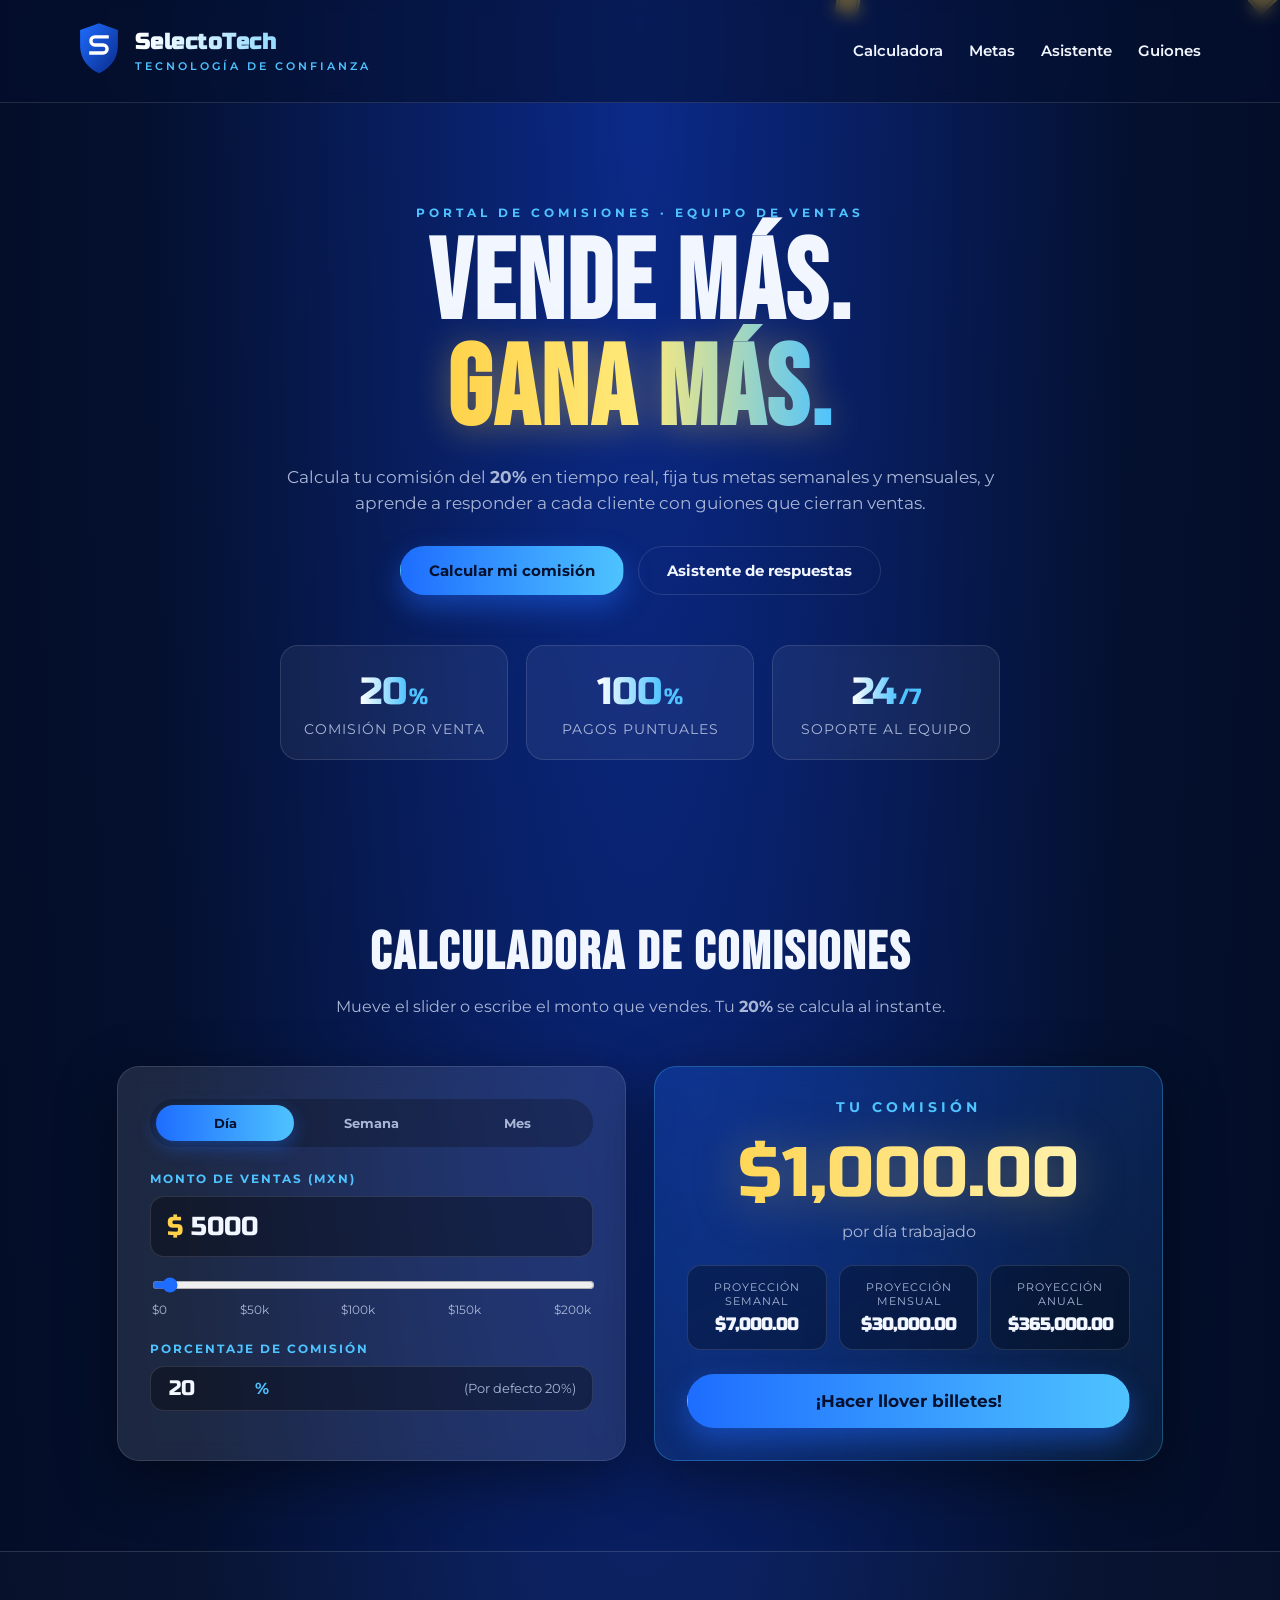
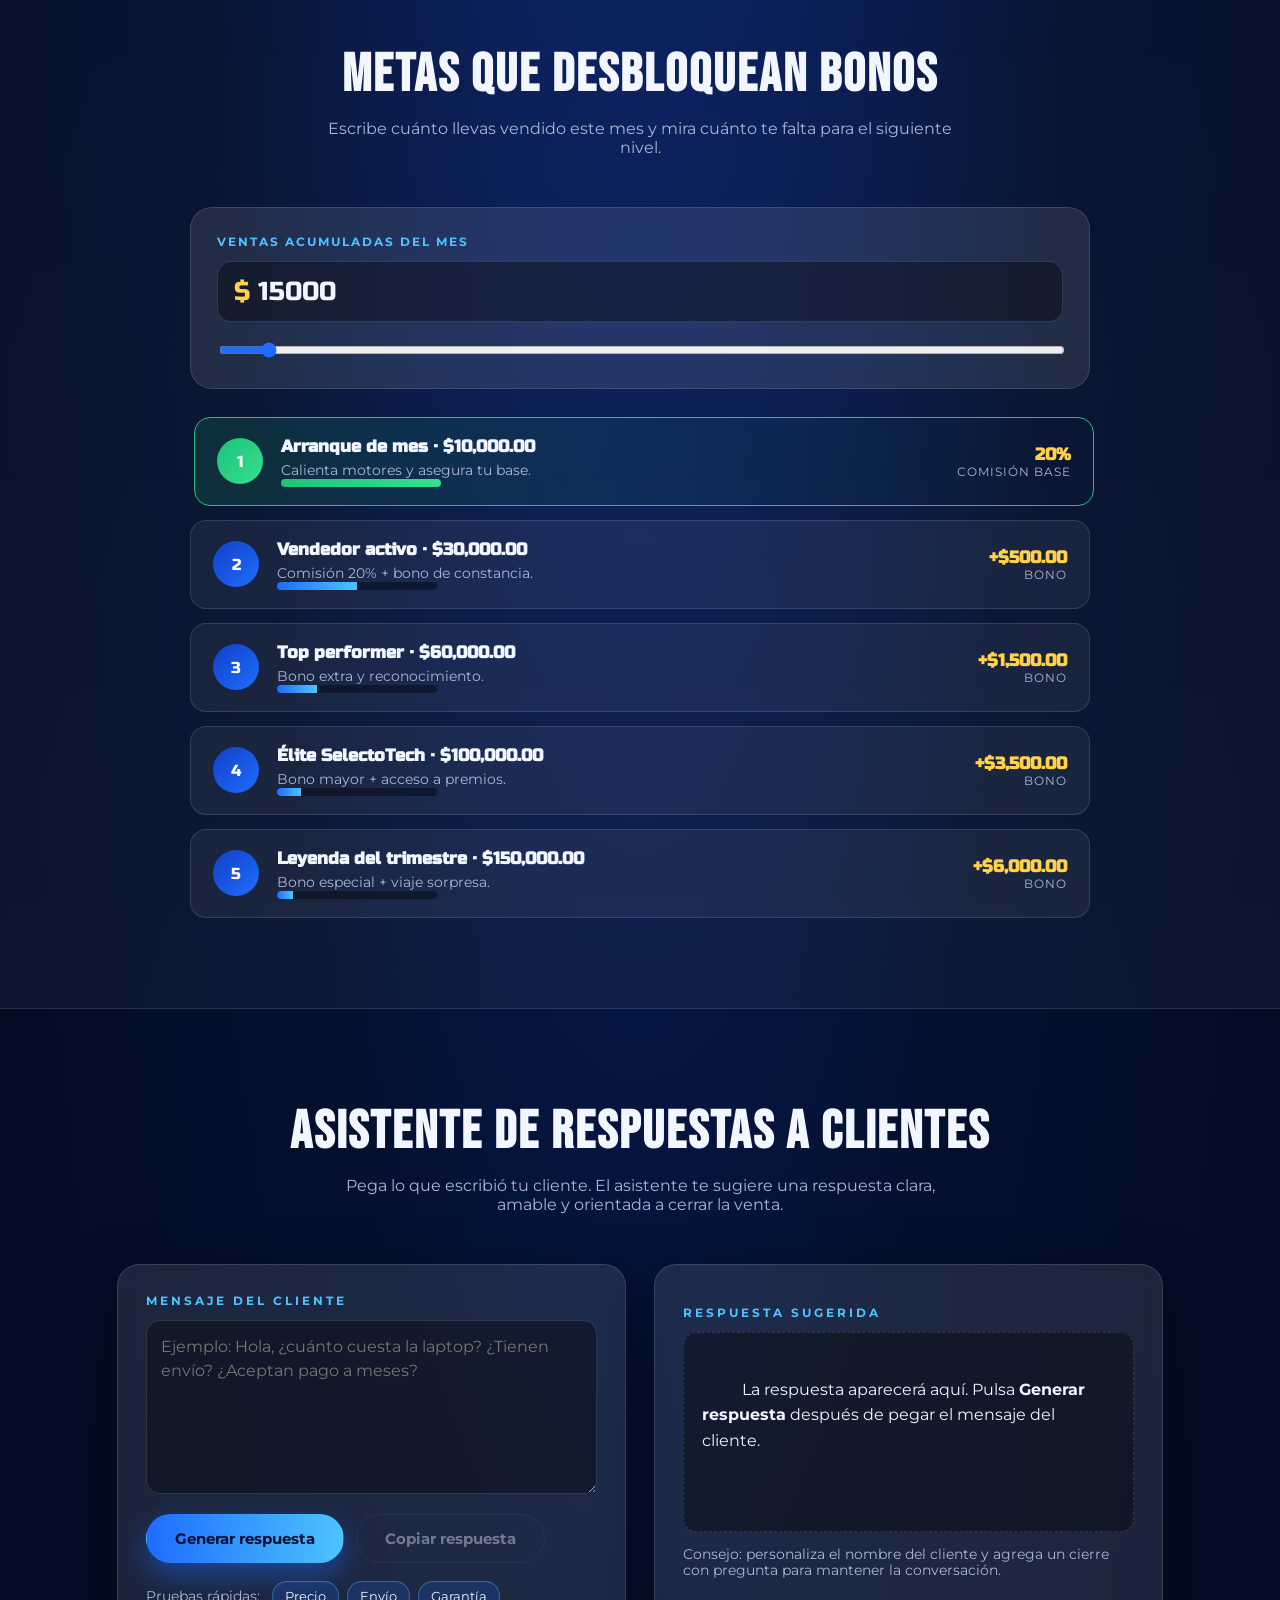
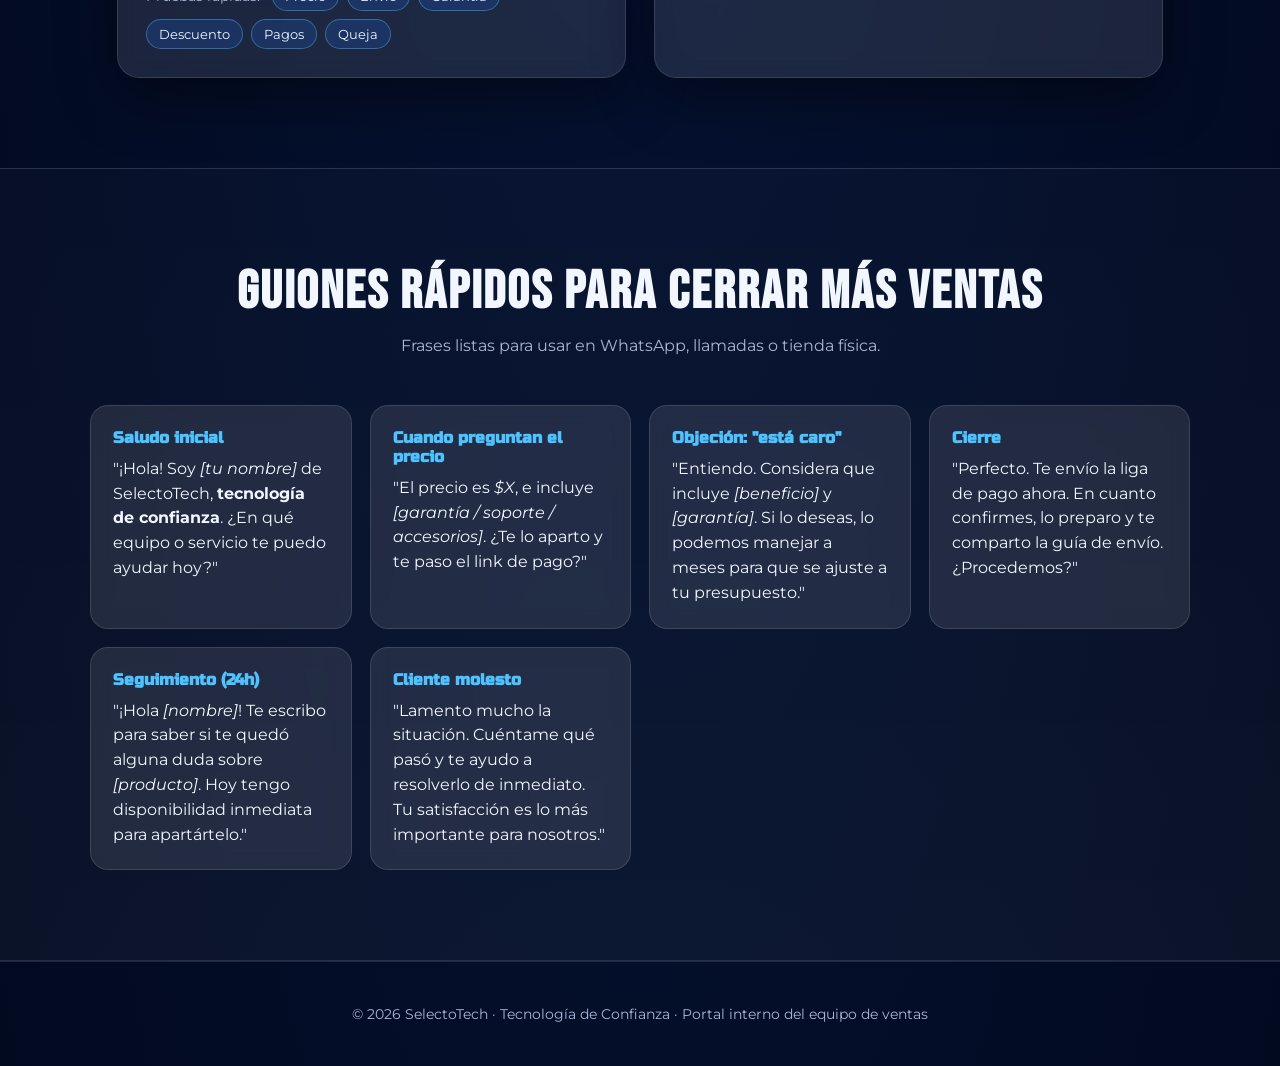
==== index.html @ 4cace069 "Add SelectoTech commissions landing page Interactive landing for the sales team with: - Real-time 20" ====
<!DOCTYPE html>
<html lang="es">
<head>
  <meta charset="UTF-8" />
  <meta name="viewport" content="width=device-width, initial-scale=1.0" />
  <title>SelectoTech | Portal de Comisiones</title>
  <meta name="description" content="Portal interactivo para el equipo de ventas de SelectoTech. Calcula tu comisión y aprende a responder a tus clientes." />
  <link rel="preconnect" href="https://fonts.googleapis.com" />
  <link rel="preconnect" href="https://fonts.gstatic.com" crossorigin />
  <link href="https://fonts.googleapis.com/css2?family=Bebas+Neue&family=Montserrat:wght@400;600;800&family=Russo+One&display=swap" rel="stylesheet" />
  <link rel="stylesheet" href="styles.css" />
</head>
<body>
  <!-- Lluvia de billetes -->
  <canvas id="moneyCanvas" aria-hidden="true"></canvas>

  <!-- Header -->
  <header class="site-header">
    <div class="brand">
      <div class="brand-shield" aria-hidden="true">
        <svg viewBox="0 0 64 80" width="44" height="54">
          <defs>
            <linearGradient id="shieldGrad" x1="0" x2="1" y1="0" y2="1">
              <stop offset="0%" stop-color="#1e6dff" />
              <stop offset="100%" stop-color="#0a2a8a" />
            </linearGradient>
          </defs>
          <path d="M32 2 L60 12 V36 C60 56 46 70 32 76 C18 70 4 56 4 36 V12 Z" fill="url(#shieldGrad)" />
          <path d="M44 22 H26 a6 6 0 0 0 0 12 h12 a6 6 0 0 1 0 12 H20" stroke="#fff" stroke-width="5" fill="none" stroke-linecap="square" />
        </svg>
      </div>
      <div class="brand-text">
        <h1>SelectoTech</h1>
        <span>TECNOLOGÍA DE CONFIANZA</span>
      </div>
    </div>
    <nav>
      <a href="#calculadora">Calculadora</a>
      <a href="#metas">Metas</a>
      <a href="#asistente">Asistente</a>
      <a href="#guion">Guiones</a>
    </nav>
  </header>

  <!-- Hero -->
  <section class="hero">
    <div class="hero-inner">
      <p class="eyebrow">PORTAL DE COMISIONES · EQUIPO DE VENTAS</p>
      <h2 class="hero-title">VENDE MÁS.<br /><span class="gradient-text">GANA MÁS.</span></h2>
      <p class="hero-sub">Calcula tu comisión del <strong>20%</strong> en tiempo real, fija tus metas semanales y mensuales, y aprende a responder a cada cliente con guiones que cierran ventas.</p>
      <div class="hero-cta">
        <a class="btn btn-primary" href="#calculadora">Calcular mi comisión</a>
        <a class="btn btn-ghost" href="#asistente">Asistente de respuestas</a>
      </div>
      <div class="hero-stats">
        <div><span class="stat-num" data-count="20">0</span><span class="stat-suffix">%</span><p>Comisión por venta</p></div>
        <div><span class="stat-num" data-count="100">0</span><span class="stat-suffix">%</span><p>Pagos puntuales</p></div>
        <div><span class="stat-num" data-count="24">0</span><span class="stat-suffix">/7</span><p>Soporte al equipo</p></div>
      </div>
    </div>
  </section>

  <!-- Calculadora -->
  <section id="calculadora" class="section">
    <div class="section-head">
      <h3>Calculadora de comisiones</h3>
      <p>Mueve el slider o escribe el monto que vendes. Tu <strong>20%</strong> se calcula al instante.</p>
    </div>

    <div class="calc-grid">
      <div class="calc-card">
        <div class="calc-tabs" role="tablist">
          <button class="calc-tab active" data-period="dia" role="tab">Día</button>
          <button class="calc-tab" data-period="semana" role="tab">Semana</button>
          <button class="calc-tab" data-period="mes" role="tab">Mes</button>
        </div>

        <label class="calc-label" for="ventaInput">Monto de ventas (MXN)</label>
        <div class="calc-input-row">
          <span class="currency">$</span>
          <input id="ventaInput" type="number" min="0" step="100" value="5000" />
        </div>

        <input id="ventaSlider" type="range" min="0" max="200000" step="500" value="5000" />
        <div class="slider-marks">
          <span>$0</span><span>$50k</span><span>$100k</span><span>$150k</span><span>$200k</span>
        </div>

        <label class="calc-label" for="rateInput">Porcentaje de comisión</label>
        <div class="rate-row">
          <input id="rateInput" type="number" min="1" max="100" step="1" value="20" />
          <span>%</span>
          <small>(Por defecto 20%)</small>
        </div>
      </div>

      <div class="result-card">
        <p class="result-label">TU COMISIÓN</p>
        <div class="result-amount" id="resultAmount">$1,000.00</div>
        <p class="result-period" id="resultPeriodLabel">por día trabajado</p>

        <div class="projection">
          <div>
            <p>Proyección semanal</p>
            <strong id="projWeek">$7,000.00</strong>
          </div>
          <div>
            <p>Proyección mensual</p>
            <strong id="projMonth">$30,000.00</strong>
          </div>
          <div>
            <p>Proyección anual</p>
            <strong id="projYear">$365,000.00</strong>
          </div>
        </div>

        <button id="celebrateBtn" class="btn btn-primary btn-lg">¡Hacer llover billetes!</button>
      </div>
    </div>
  </section>

  <!-- Metas -->
  <section id="metas" class="section section-alt">
    <div class="section-head">
      <h3>Metas que desbloquean bonos</h3>
      <p>Escribe cuánto llevas vendido este mes y mira cuánto te falta para el siguiente nivel.</p>
    </div>

    <div class="goals-wrapper">
      <div class="goals-input">
        <label for="ventaMes">Ventas acumuladas del mes</label>
        <div class="calc-input-row">
          <span class="currency">$</span>
          <input id="ventaMes" type="number" min="0" step="500" value="15000" />
        </div>
        <input id="ventaMesSlider" type="range" min="0" max="300000" step="1000" value="15000" />
      </div>

      <div class="goals-list" id="goalsList">
        <!-- Niveles inyectados por JS -->
      </div>
    </div>
  </section>

  <!-- Asistente -->
  <section id="asistente" class="section">
    <div class="section-head">
      <h3>Asistente de respuestas a clientes</h3>
      <p>Pega lo que escribió tu cliente. El asistente te sugiere una respuesta clara, amable y orientada a cerrar la venta.</p>
    </div>

    <div class="assistant">
      <div class="assistant-input">
        <label for="clienteMsg">Mensaje del cliente</label>
        <textarea id="clienteMsg" rows="6" placeholder="Ejemplo: Hola, ¿cuánto cuesta la laptop? ¿Tienen envío? ¿Aceptan pago a meses?"></textarea>
        <div class="assistant-actions">
          <button id="responderBtn" class="btn btn-primary">Generar respuesta</button>
          <button id="copiarBtn" class="btn btn-ghost" disabled>Copiar respuesta</button>
        </div>
        <div class="quick-tags">
          <span>Pruebas rápidas:</span>
          <button class="chip" data-sample="Hola, ¿cuánto cuesta la laptop?">Precio</button>
          <button class="chip" data-sample="¿Tienen envío a Monterrey?">Envío</button>
          <button class="chip" data-sample="¿Manejan garantía?">Garantía</button>
          <button class="chip" data-sample="Lo veo muy caro, ¿me dan descuento?">Descuento</button>
          <button class="chip" data-sample="¿Aceptan meses sin intereses?">Pagos</button>
          <button class="chip" data-sample="Tengo una queja, mi pedido no llegó.">Queja</button>
        </div>
      </div>

      <div class="assistant-output">
        <p class="output-label">RESPUESTA SUGERIDA</p>
        <div id="respuestaBox" class="respuesta-box">
          La respuesta aparecerá aquí. Pulsa <strong>Generar respuesta</strong> después de pegar el mensaje del cliente.
        </div>
        <p class="output-tip">Consejo: personaliza el nombre del cliente y agrega un cierre con pregunta para mantener la conversación.</p>
      </div>
    </div>
  </section>

  <!-- Guiones -->
  <section id="guion" class="section section-alt">
    <div class="section-head">
      <h3>Guiones rápidos para cerrar más ventas</h3>
      <p>Frases listas para usar en WhatsApp, llamadas o tienda física.</p>
    </div>

    <div class="scripts-grid">
      <article class="script-card">
        <h4>Saludo inicial</h4>
        <p>"¡Hola! Soy <em>[tu nombre]</em> de SelectoTech, <strong>tecnología de confianza</strong>. ¿En qué equipo o servicio te puedo ayudar hoy?"</p>
      </article>
      <article class="script-card">
        <h4>Cuando preguntan el precio</h4>
        <p>"El precio es <em>$X</em>, e incluye <em>[garantía / soporte / accesorios]</em>. ¿Te lo aparto y te paso el link de pago?"</p>
      </article>
      <article class="script-card">
        <h4>Objeción: "está caro"</h4>
        <p>"Entiendo. Considera que incluye <em>[beneficio]</em> y <em>[garantía]</em>. Si lo deseas, lo podemos manejar a meses para que se ajuste a tu presupuesto."</p>
      </article>
      <article class="script-card">
        <h4>Cierre</h4>
        <p>"Perfecto. Te envío la liga de pago ahora. En cuanto confirmes, lo preparo y te comparto la guía de envío. ¿Procedemos?"</p>
      </article>
      <article class="script-card">
        <h4>Seguimiento (24h)</h4>
        <p>"¡Hola <em>[nombre]</em>! Te escribo para saber si te quedó alguna duda sobre <em>[producto]</em>. Hoy tengo disponibilidad inmediata para apartártelo."</p>
      </article>
      <article class="script-card">
        <h4>Cliente molesto</h4>
        <p>"Lamento mucho la situación. Cuéntame qué pasó y te ayudo a resolverlo de inmediato. Tu satisfacción es lo más importante para nosotros."</p>
      </article>
    </div>
  </section>

  <footer class="site-footer">
    <p>© <span id="year"></span> SelectoTech · Tecnología de Confianza · Portal interno del equipo de ventas</p>
  </footer>

  <script src="script.js"></script>
</body>
</html>
---- styles.css ----
:root {
  --blue-900: #061a4a;
  --blue-800: #0a2a8a;
  --blue-700: #1240c7;
  --blue-500: #1e6dff;
  --blue-300: #4ec3ff;
  --blue-100: #d6ecff;
  --gold: #ffd24a;
  --green: #1ec27a;
  --bg: #04102e;
  --bg-soft: #07194a;
  --text: #f1f6ff;
  --muted: #a9b6d6;
  --card: rgba(255, 255, 255, 0.06);
  --card-strong: rgba(255, 255, 255, 0.1);
  --border: rgba(255, 255, 255, 0.12);
  --shadow: 0 18px 60px rgba(0, 0, 0, 0.45);
}

* { box-sizing: border-box; }

html, body {
  margin: 0;
  padding: 0;
  background: radial-gradient(ellipse at top, #0b2a8a 0%, var(--bg) 55%, #020a20 100%);
  color: var(--text);
  font-family: 'Montserrat', system-ui, sans-serif;
  scroll-behavior: smooth;
  overflow-x: hidden;
}

#moneyCanvas {
  position: fixed;
  inset: 0;
  width: 100%;
  height: 100%;
  pointer-events: none;
  z-index: 0;
}

.site-header,
.hero,
.section,
.site-footer { position: relative; z-index: 1; }

/* Header */
.site-header {
  display: flex;
  justify-content: space-between;
  align-items: center;
  padding: 22px 6vw;
  backdrop-filter: blur(8px);
  background: rgba(4, 16, 46, 0.55);
  border-bottom: 1px solid var(--border);
  position: sticky;
  top: 0;
  z-index: 20;
}

.brand { display: flex; align-items: center; gap: 14px; }
.brand-text h1 {
  margin: 0;
  font-family: 'Russo One', sans-serif;
  font-size: 1.35rem;
  letter-spacing: 0.5px;
  background: linear-gradient(90deg, #ffffff, var(--blue-300));
  -webkit-background-clip: text;
  background-clip: text;
  color: transparent;
}
.brand-text span {
  font-size: 0.7rem;
  letter-spacing: 3px;
  color: var(--blue-300);
  font-weight: 600;
}
.site-header nav { display: flex; gap: 22px; flex-wrap: wrap; }
.site-header nav a {
  color: var(--text);
  text-decoration: none;
  font-weight: 600;
  font-size: 0.92rem;
  position: relative;
  padding: 6px 2px;
}
.site-header nav a::after {
  content: '';
  position: absolute;
  left: 0; right: 0; bottom: 0;
  height: 2px;
  background: linear-gradient(90deg, var(--blue-500), var(--blue-300));
  transform: scaleX(0);
  transition: transform .25s;
  transform-origin: left;
}
.site-header nav a:hover::after { transform: scaleX(1); }

/* Hero */
.hero {
  padding: 90px 6vw 70px;
  text-align: center;
  overflow: hidden;
}
.eyebrow {
  text-transform: uppercase;
  letter-spacing: 4px;
  color: var(--blue-300);
  font-weight: 700;
  font-size: 0.78rem;
}
.hero-title {
  font-family: 'Bebas Neue', sans-serif;
  font-size: clamp(3rem, 9vw, 7rem);
  line-height: 0.95;
  margin: 12px 0 18px;
  letter-spacing: 2px;
}
.gradient-text {
  background: linear-gradient(90deg, var(--gold) 0%, #ffea7a 50%, var(--blue-300) 100%);
  -webkit-background-clip: text;
  background-clip: text;
  color: transparent;
  filter: drop-shadow(0 4px 18px rgba(255, 210, 74, 0.35));
}
.hero-sub {
  color: var(--muted);
  max-width: 720px;
  margin: 0 auto 30px;
  font-size: 1.05rem;
  line-height: 1.55;
}
.hero-cta {
  display: flex;
  gap: 14px;
  justify-content: center;
  flex-wrap: wrap;
  margin-bottom: 50px;
}

.btn {
  display: inline-block;
  padding: 14px 28px;
  border-radius: 999px;
  font-weight: 700;
  text-decoration: none;
  border: 1px solid transparent;
  cursor: pointer;
  font-family: inherit;
  font-size: 0.95rem;
  transition: transform .15s, box-shadow .15s, background .2s;
}
.btn-primary {
  background: linear-gradient(90deg, var(--blue-500), var(--blue-300));
  color: #04102e;
  box-shadow: 0 12px 28px rgba(30, 109, 255, 0.45);
}
.btn-primary:hover { transform: translateY(-2px); box-shadow: 0 18px 36px rgba(30, 109, 255, 0.55); }
.btn-ghost {
  background: transparent;
  border-color: var(--border);
  color: var(--text);
}
.btn-ghost:hover { background: var(--card-strong); }
.btn-lg { padding: 16px 30px; font-size: 1.05rem; }
.btn:disabled { opacity: 0.4; cursor: not-allowed; }

.hero-stats {
  display: grid;
  grid-template-columns: repeat(3, minmax(0, 1fr));
  max-width: 720px;
  margin: 0 auto;
  gap: 18px;
}
.hero-stats > div {
  background: var(--card);
  border: 1px solid var(--border);
  border-radius: 18px;
  padding: 22px 14px;
  backdrop-filter: blur(6px);
}
.stat-num {
  font-family: 'Russo One', sans-serif;
  font-size: 2.4rem;
  background: linear-gradient(90deg, #fff, var(--blue-300));
  -webkit-background-clip: text;
  background-clip: text;
  color: transparent;
}
.stat-suffix {
  font-family: 'Russo One', sans-serif;
  font-size: 1.4rem;
  color: var(--blue-300);
  margin-left: 2px;
}
.hero-stats p {
  margin: 6px 0 0;
  color: var(--muted);
  font-size: 0.85rem;
  letter-spacing: 1px;
  text-transform: uppercase;
}

/* Sections */
.section {
  padding: 90px 6vw;
  max-width: 1200px;
  margin: 0 auto;
}
.section-alt {
  background: linear-gradient(180deg, rgba(255,255,255,0.02), rgba(255,255,255,0.04));
  border-top: 1px solid var(--border);
  border-bottom: 1px solid var(--border);
  max-width: none;
}
.section-head {
  text-align: center;
  margin-bottom: 50px;
}
.section-head h3 {
  font-family: 'Bebas Neue', sans-serif;
  font-size: clamp(2.2rem, 5vw, 3.4rem);
  letter-spacing: 2px;
  margin: 0 0 12px;
}
.section-head p {
  color: var(--muted);
  max-width: 640px;
  margin: 0 auto;
}

/* Calculadora */
.calc-grid {
  display: grid;
  grid-template-columns: 1fr 1fr;
  gap: 28px;
  max-width: 1100px;
  margin: 0 auto;
}
.calc-card, .result-card {
  background: var(--card-strong);
  border: 1px solid var(--border);
  border-radius: 22px;
  padding: 32px;
  box-shadow: var(--shadow);
  backdrop-filter: blur(10px);
}
.calc-tabs {
  display: flex;
  gap: 8px;
  background: rgba(0, 0, 0, 0.25);
  padding: 6px;
  border-radius: 999px;
  margin-bottom: 24px;
}
.calc-tab {
  flex: 1;
  background: transparent;
  border: none;
  color: var(--muted);
  padding: 10px;
  border-radius: 999px;
  cursor: pointer;
  font-weight: 700;
  font-family: inherit;
  transition: all .2s;
}
.calc-tab.active {
  background: linear-gradient(90deg, var(--blue-500), var(--blue-300));
  color: #04102e;
  box-shadow: 0 6px 18px rgba(30, 109, 255, 0.4);
}
.calc-label {
  display: block;
  font-size: 0.78rem;
  text-transform: uppercase;
  letter-spacing: 2px;
  color: var(--blue-300);
  margin-bottom: 10px;
  font-weight: 700;
}
.calc-input-row {
  display: flex;
  align-items: center;
  background: rgba(0, 0, 0, 0.35);
  border: 1px solid var(--border);
  border-radius: 14px;
  padding: 0 16px;
  margin-bottom: 18px;
}
.calc-input-row .currency {
  font-family: 'Russo One', sans-serif;
  color: var(--gold);
  font-size: 1.6rem;
  margin-right: 8px;
}
.calc-input-row input {
  flex: 1;
  background: transparent;
  border: none;
  outline: none;
  color: var(--text);
  font-family: 'Russo One', sans-serif;
  font-size: 1.6rem;
  padding: 14px 0;
  width: 100%;
}
input[type='range'] {
  width: 100%;
  accent-color: var(--blue-500);
}
.slider-marks {
  display: flex;
  justify-content: space-between;
  color: var(--muted);
  font-size: 0.72rem;
  margin: 6px 2px 24px;
}
.rate-row {
  display: flex;
  align-items: center;
  gap: 8px;
  background: rgba(0, 0, 0, 0.35);
  border: 1px solid var(--border);
  border-radius: 14px;
  padding: 8px 16px;
}
.rate-row input {
  background: transparent;
  border: none;
  outline: none;
  color: var(--text);
  font-family: 'Russo One', sans-serif;
  font-size: 1.3rem;
  width: 80px;
}
.rate-row span { color: var(--blue-300); font-weight: 700; }
.rate-row small { color: var(--muted); margin-left: auto; }

.result-card {
  background: linear-gradient(160deg, rgba(30, 109, 255, 0.25), rgba(78, 195, 255, 0.08));
  border-color: rgba(78, 195, 255, 0.3);
  text-align: center;
  display: flex;
  flex-direction: column;
  justify-content: space-between;
}
.result-label {
  margin: 0 0 10px;
  font-size: 0.85rem;
  letter-spacing: 4px;
  color: var(--blue-300);
  font-weight: 700;
}
.result-amount {
  font-family: 'Russo One', sans-serif;
  font-size: clamp(2.6rem, 7vw, 4.4rem);
  margin: 6px 0;
  background: linear-gradient(90deg, var(--gold), #fff5b8);
  -webkit-background-clip: text;
  background-clip: text;
  color: transparent;
  filter: drop-shadow(0 4px 24px rgba(255, 210, 74, 0.3));
  transition: transform .2s;
}
.result-amount.bump { transform: scale(1.05); }
.result-period { color: var(--muted); margin: 0 0 24px; }
.projection {
  display: grid;
  grid-template-columns: repeat(3, 1fr);
  gap: 12px;
  margin-bottom: 24px;
}
.projection > div {
  background: rgba(0, 0, 0, 0.3);
  border: 1px solid var(--border);
  border-radius: 14px;
  padding: 14px 8px;
}
.projection p {
  margin: 0 0 6px;
  font-size: 0.7rem;
  letter-spacing: 1px;
  text-transform: uppercase;
  color: var(--muted);
}
.projection strong {
  font-family: 'Russo One', sans-serif;
  font-size: 1.05rem;
  color: var(--text);
}

/* Metas */
.goals-wrapper {
  max-width: 900px;
  margin: 0 auto;
  display: grid;
  gap: 28px;
}
.goals-input {
  background: var(--card-strong);
  border: 1px solid var(--border);
  border-radius: 22px;
  padding: 26px;
  backdrop-filter: blur(10px);
}
.goals-input label {
  display: block;
  text-transform: uppercase;
  letter-spacing: 2px;
  font-size: 0.78rem;
  color: var(--blue-300);
  font-weight: 700;
  margin-bottom: 12px;
}
.goals-list {
  display: grid;
  gap: 14px;
}
.goal-card {
  background: var(--card);
  border: 1px solid var(--border);
  border-radius: 16px;
  padding: 18px 22px;
  display: grid;
  grid-template-columns: auto 1fr auto;
  align-items: center;
  gap: 18px;
  transition: border-color .25s, transform .25s;
}
.goal-card.unlocked {
  border-color: var(--green);
  background: linear-gradient(90deg, rgba(30, 194, 122, 0.15), transparent);
  transform: translateX(4px);
}
.goal-icon {
  font-family: 'Russo One', sans-serif;
  width: 46px;
  height: 46px;
  border-radius: 50%;
  display: grid;
  place-items: center;
  background: linear-gradient(135deg, var(--blue-700), var(--blue-500));
  color: #fff;
}
.goal-card.unlocked .goal-icon {
  background: linear-gradient(135deg, var(--green), #34e08e);
}
.goal-info h5 {
  margin: 0 0 4px;
  font-family: 'Russo One', sans-serif;
  font-size: 1.05rem;
}
.goal-info p { margin: 0; color: var(--muted); font-size: 0.88rem; }
.goal-bar {
  position: relative;
  width: 160px;
  height: 8px;
  background: rgba(0, 0, 0, 0.4);
  border-radius: 999px;
  overflow: hidden;
}
.goal-bar span {
  position: absolute;
  inset: 0;
  background: linear-gradient(90deg, var(--blue-500), var(--blue-300));
  width: 0%;
  transition: width .4s ease;
}
.goal-card.unlocked .goal-bar span {
  background: linear-gradient(90deg, var(--green), #34e08e);
}
.goal-reward {
  text-align: right;
}
.goal-reward strong {
  font-family: 'Russo One', sans-serif;
  color: var(--gold);
  font-size: 1.05rem;
}
.goal-reward p { margin: 0; font-size: 0.72rem; color: var(--muted); text-transform: uppercase; letter-spacing: 1px; }

/* Asistente */
.assistant {
  display: grid;
  grid-template-columns: 1fr 1fr;
  gap: 28px;
  max-width: 1100px;
  margin: 0 auto;
}
.assistant-input, .assistant-output {
  background: var(--card-strong);
  border: 1px solid var(--border);
  border-radius: 22px;
  padding: 28px;
  backdrop-filter: blur(10px);
  box-shadow: var(--shadow);
}
.assistant-input label,
.output-label {
  display: block;
  text-transform: uppercase;
  letter-spacing: 3px;
  font-size: 0.78rem;
  color: var(--blue-300);
  font-weight: 700;
  margin-bottom: 12px;
}
.assistant-input textarea {
  width: 100%;
  background: rgba(0, 0, 0, 0.35);
  border: 1px solid var(--border);
  border-radius: 14px;
  color: var(--text);
  padding: 14px;
  resize: vertical;
  font-family: inherit;
  font-size: 1rem;
  line-height: 1.5;
  outline: none;
  transition: border-color .2s;
}
.assistant-input textarea:focus { border-color: var(--blue-500); }
.assistant-actions {
  display: flex;
  gap: 12px;
  margin-top: 16px;
  flex-wrap: wrap;
}
.quick-tags {
  margin-top: 18px;
  display: flex;
  flex-wrap: wrap;
  gap: 8px;
  align-items: center;
}
.quick-tags > span { color: var(--muted); font-size: 0.85rem; margin-right: 4px; }
.chip {
  background: rgba(30, 109, 255, 0.18);
  border: 1px solid rgba(78, 195, 255, 0.4);
  color: var(--text);
  padding: 6px 12px;
  border-radius: 999px;
  cursor: pointer;
  font-family: inherit;
  font-size: 0.82rem;
  transition: background .2s, transform .15s;
}
.chip:hover { background: rgba(30, 109, 255, 0.4); transform: translateY(-1px); }
.respuesta-box {
  background: rgba(0, 0, 0, 0.35);
  border: 1px dashed var(--border);
  border-radius: 14px;
  padding: 18px;
  min-height: 200px;
  white-space: pre-wrap;
  line-height: 1.6;
  color: var(--text);
}
.respuesta-box.has-content {
  border-style: solid;
  border-color: var(--blue-500);
  background: linear-gradient(160deg, rgba(30, 109, 255, 0.18), rgba(0,0,0,0.35));
}
.output-tip {
  margin-top: 14px;
  color: var(--muted);
  font-size: 0.85rem;
}

/* Guiones */
.scripts-grid {
  display: grid;
  grid-template-columns: repeat(auto-fit, minmax(260px, 1fr));
  gap: 18px;
  max-width: 1100px;
  margin: 0 auto;
}
.script-card {
  background: var(--card-strong);
  border: 1px solid var(--border);
  border-radius: 18px;
  padding: 22px;
  backdrop-filter: blur(10px);
  transition: transform .25s, border-color .25s;
}
.script-card:hover {
  transform: translateY(-4px);
  border-color: var(--blue-300);
}
.script-card h4 {
  font-family: 'Russo One', sans-serif;
  margin: 0 0 10px;
  color: var(--blue-300);
}
.script-card p {
  margin: 0;
  color: var(--text);
  line-height: 1.55;
}

/* Footer */
.site-footer {
  text-align: center;
  padding: 30px 6vw;
  color: var(--muted);
  font-size: 0.85rem;
  border-top: 1px solid var(--border);
}

/* Responsive */
@media (max-width: 860px) {
  .calc-grid, .assistant { grid-template-columns: 1fr; }
  .hero-stats { grid-template-columns: 1fr; }
  .site-header { flex-direction: column; gap: 14px; }
  .goal-card { grid-template-columns: auto 1fr; }
  .goal-bar { grid-column: 1 / -1; width: 100%; }
  .goal-reward { grid-column: 1 / -1; text-align: left; }
}
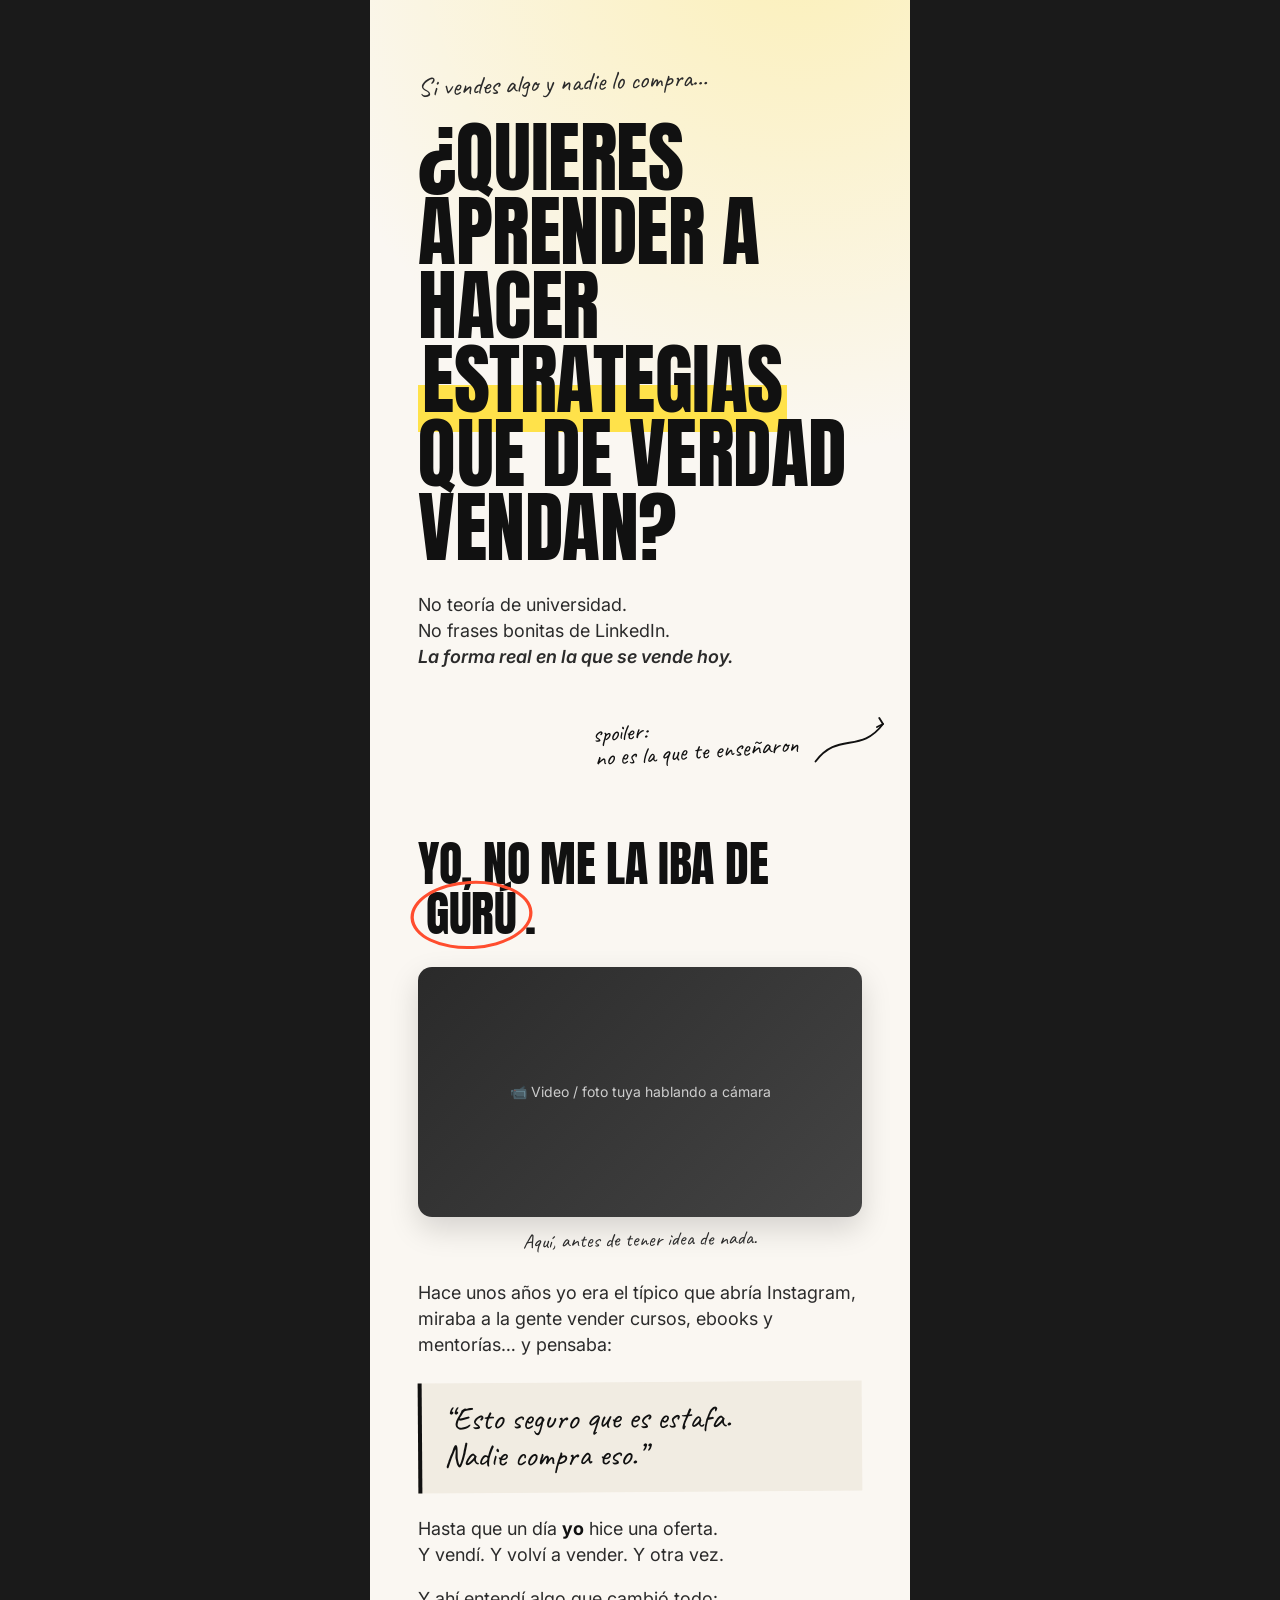
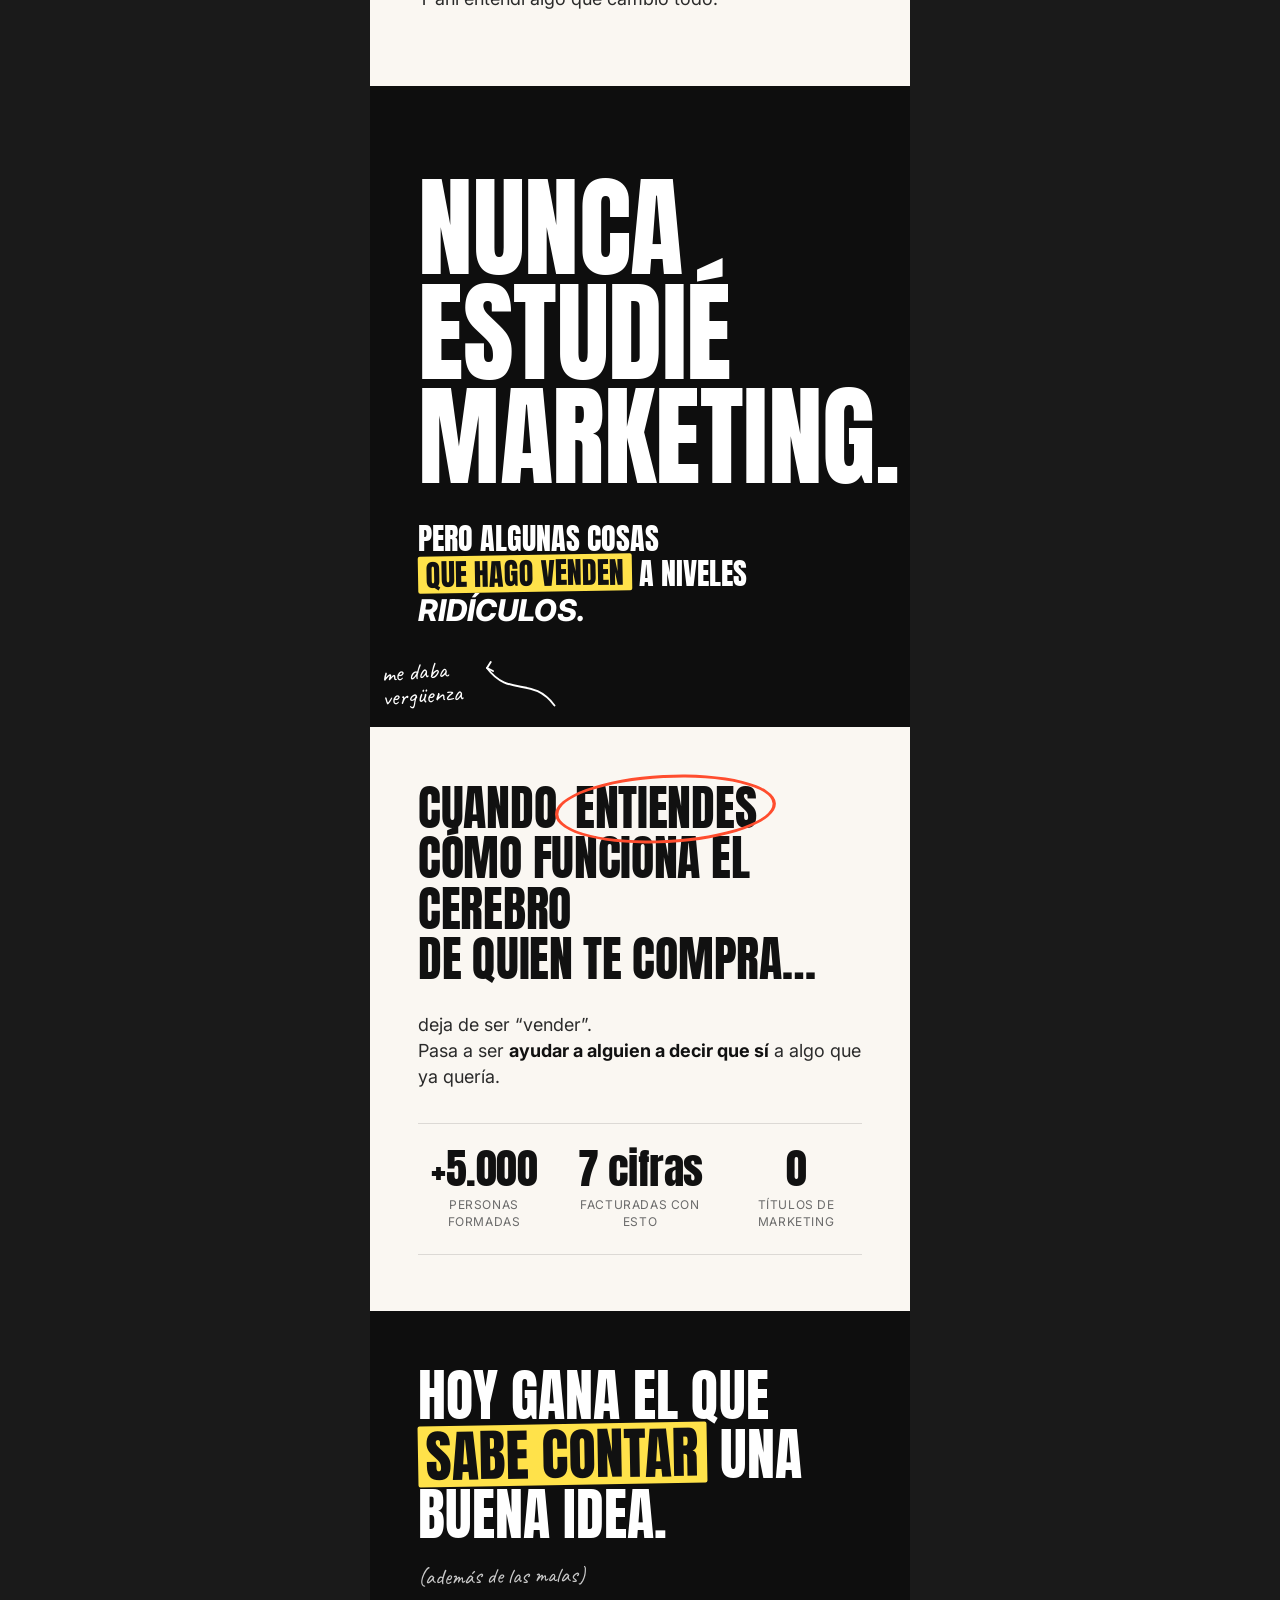
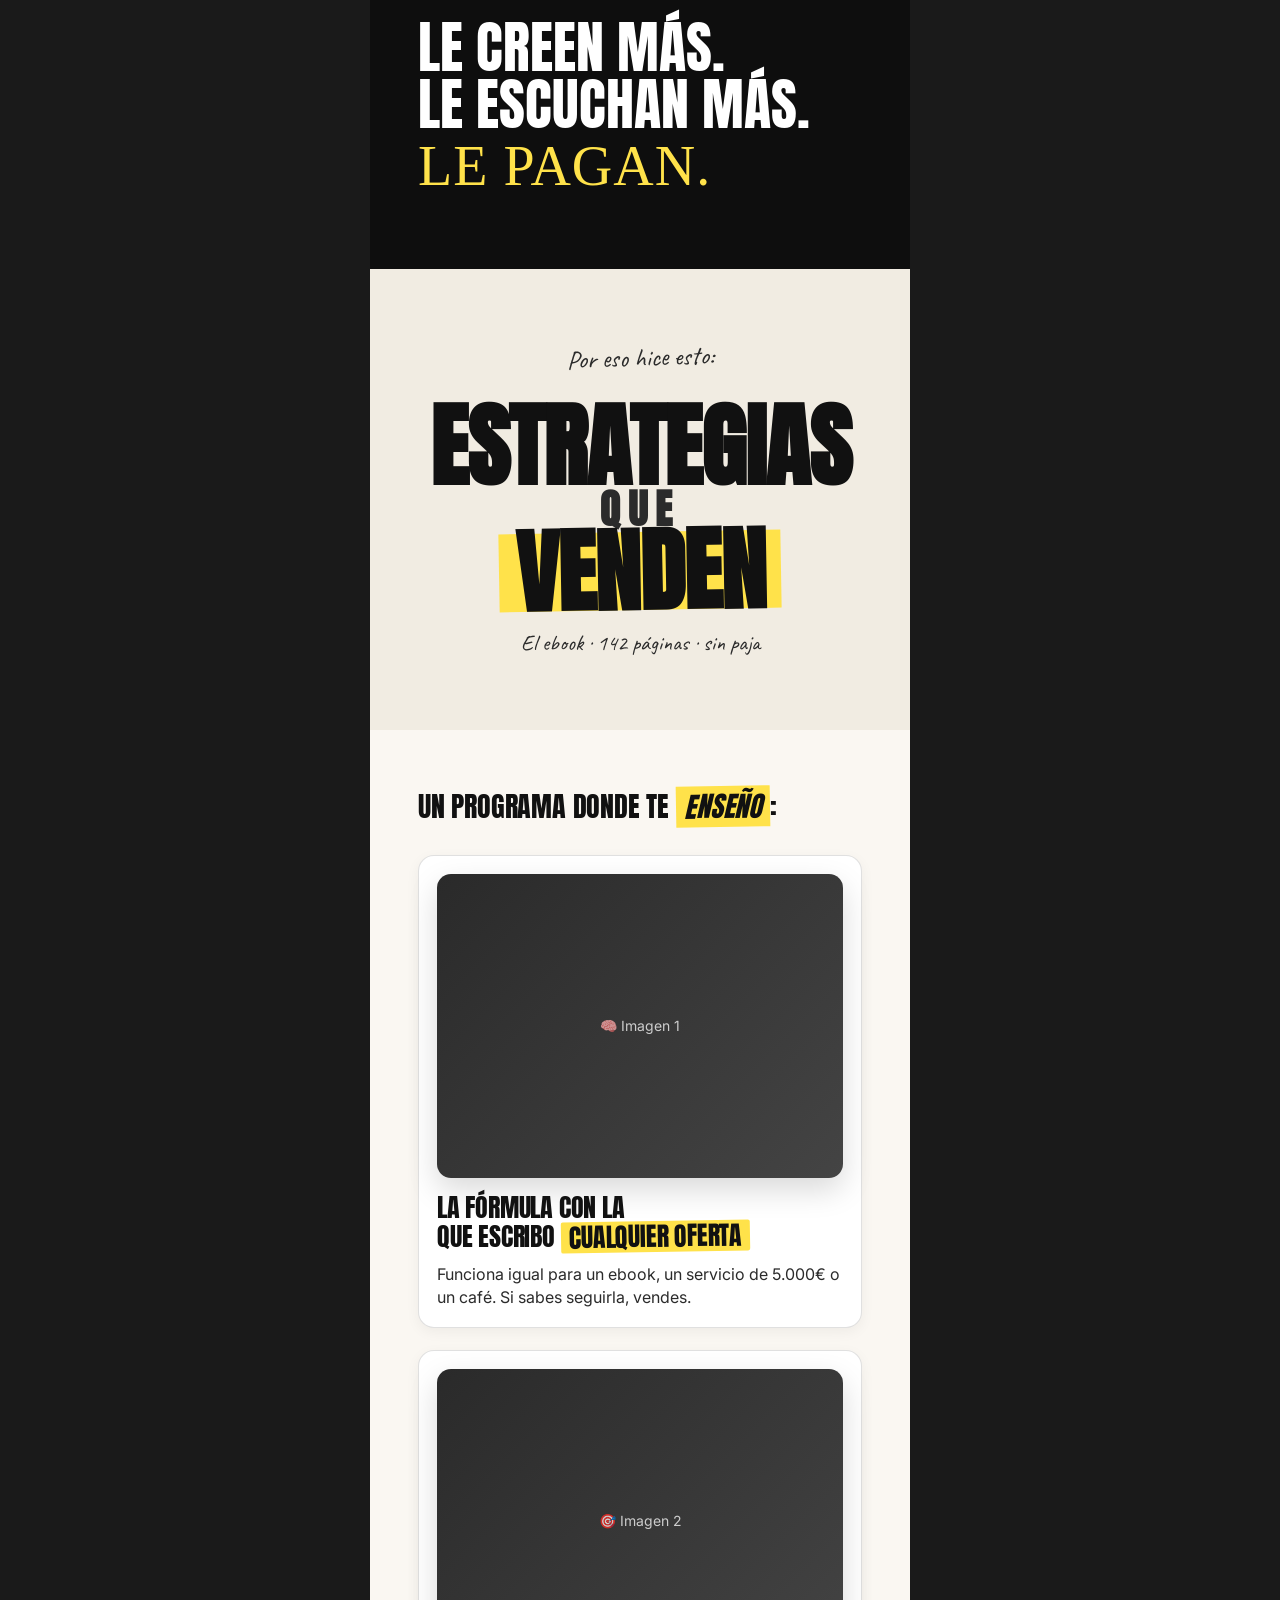
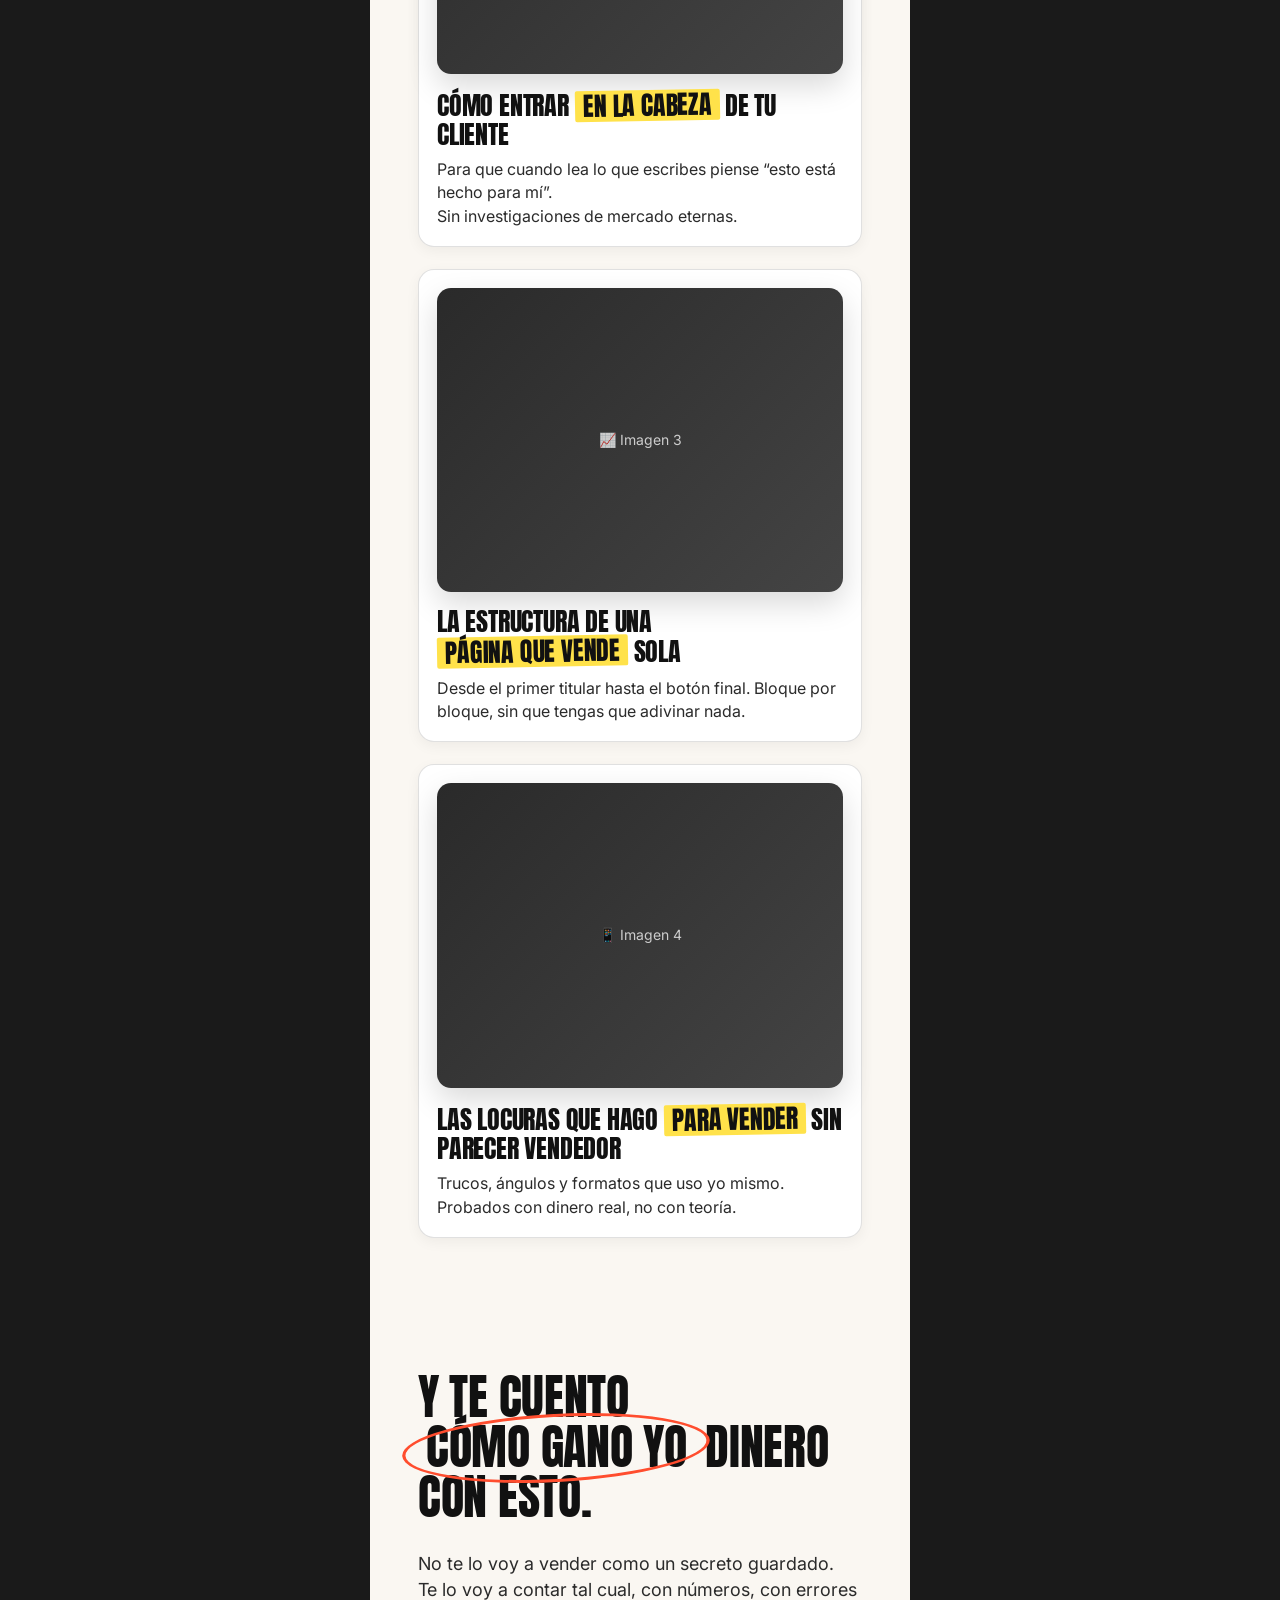
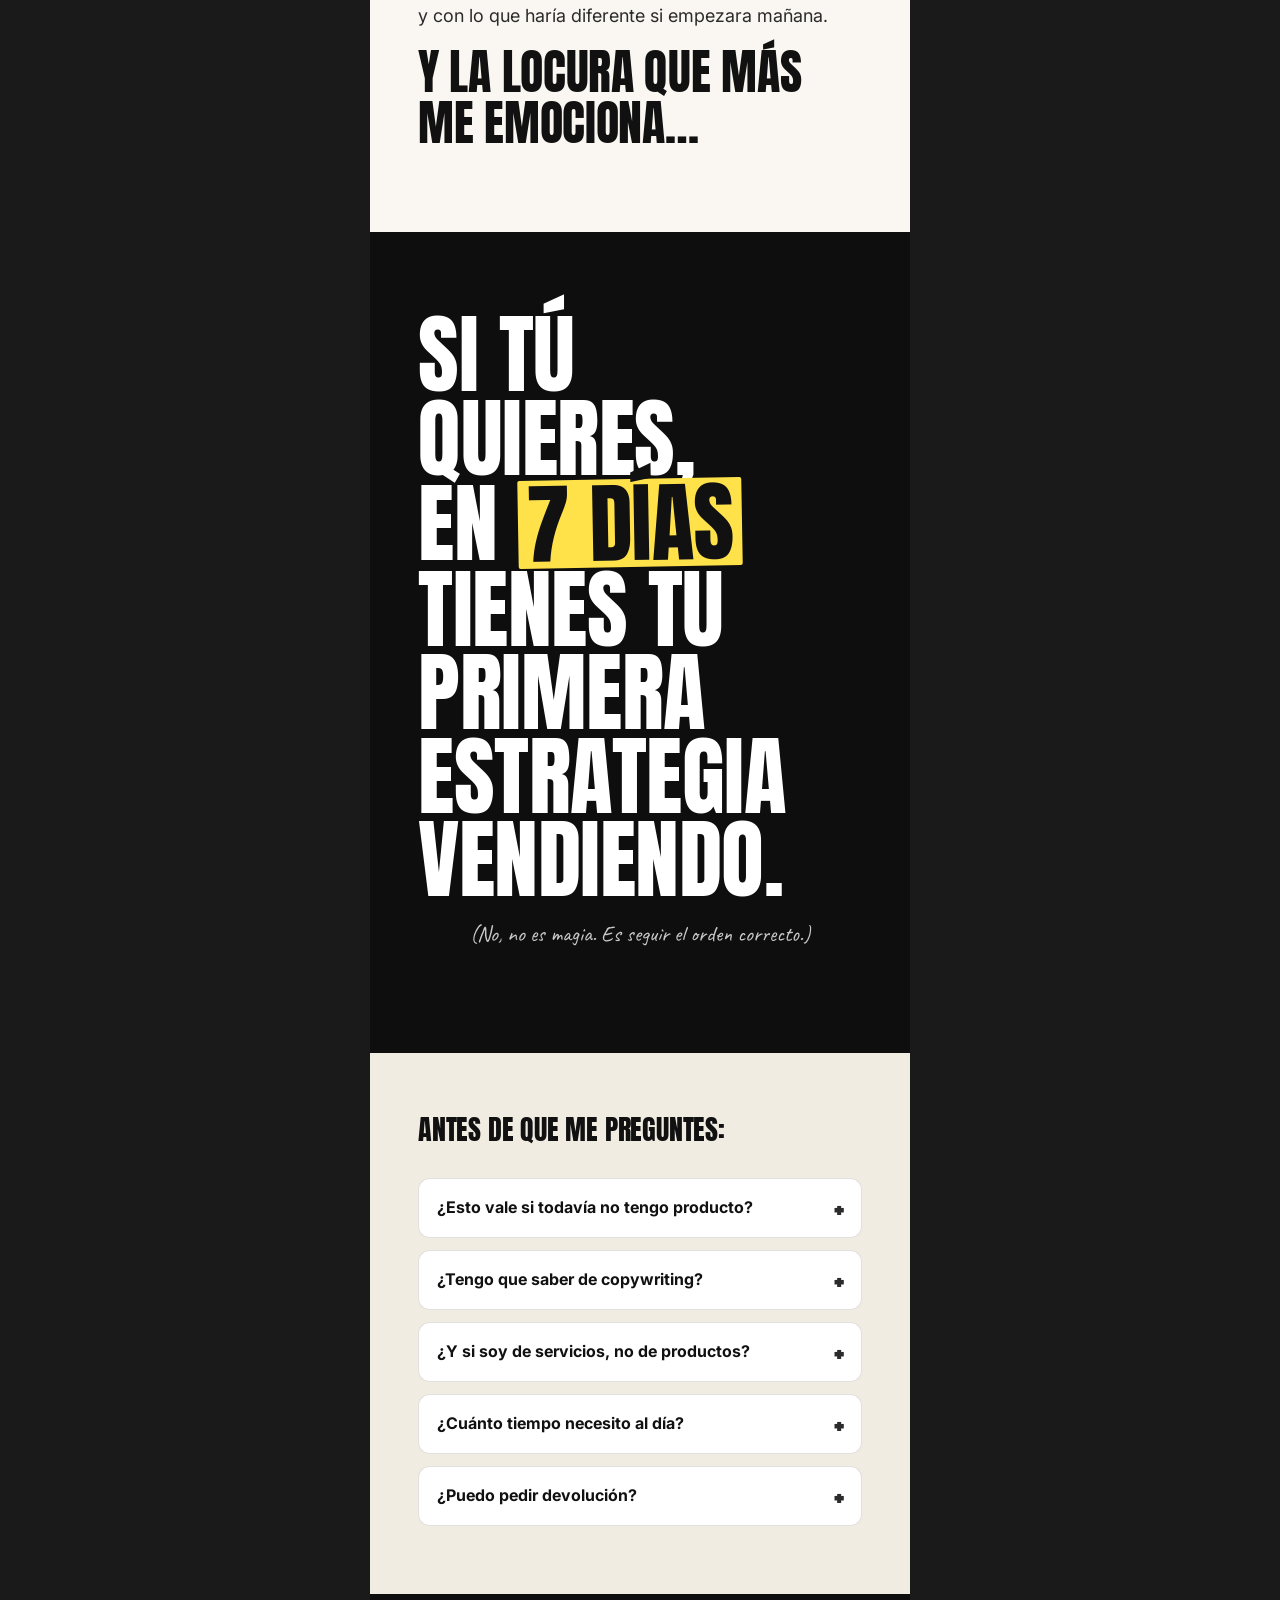
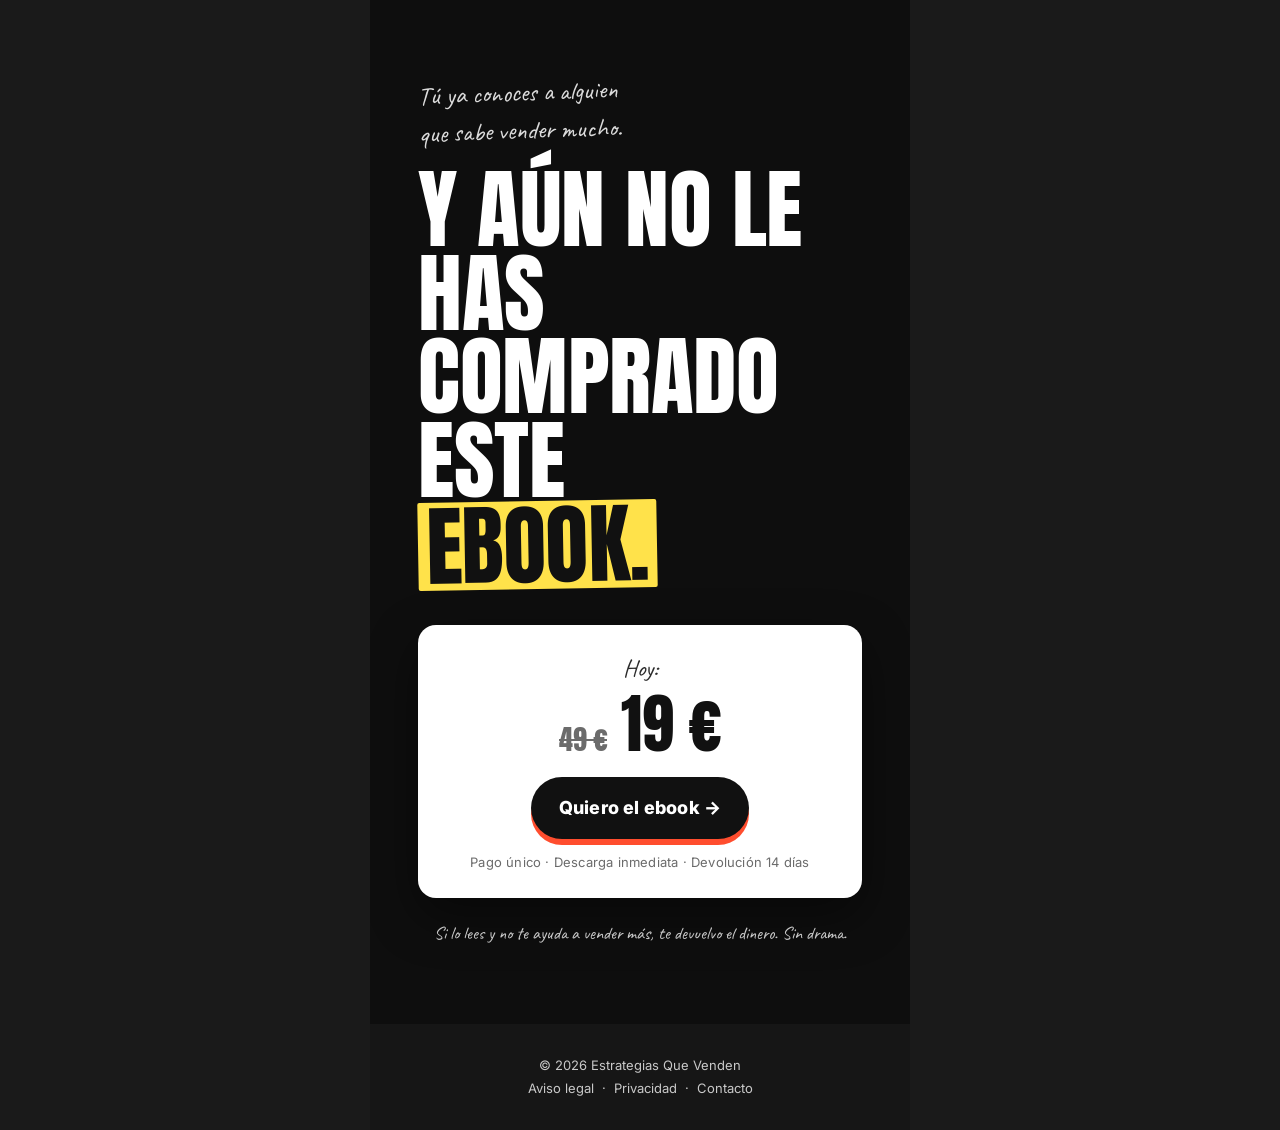
==== commit 5e78794e: "Add ebook landing page "Estrategias Que Venden" Long-form sales letter mimicking the reference image" ====
--- a/index.html
+++ b/index.html
@@ -1,222 +1,380 @@
-<!DOCTYPE html>
+<!doctype html>
 <html lang="es">
-<head>
-  <meta charset="UTF-8" />
-  <meta name="viewport" content="width=device-width, initial-scale=1.0" />
-  <title>SelectoTech | Portal de Comisiones</title>
-  <meta name="description" content="Portal interactivo para el equipo de ventas de SelectoTech. Calcula tu comisión y aprende a responder a tus clientes." />
-  <link rel="preconnect" href="https://fonts.googleapis.com" />
-  <link rel="preconnect" href="https://fonts.gstatic.com" crossorigin />
-  <link href="https://fonts.googleapis.com/css2?family=Bebas+Neue&family=Montserrat:wght@400;600;800&family=Russo+One&display=swap" rel="stylesheet" />
-  <link rel="stylesheet" href="styles.css" />
-</head>
-<body>
-  <!-- Lluvia de billetes -->
-  <canvas id="moneyCanvas" aria-hidden="true"></canvas>
-
-  <!-- Header -->
-  <header class="site-header">
-    <div class="brand">
-      <div class="brand-shield" aria-hidden="true">
-        <svg viewBox="0 0 64 80" width="44" height="54">
-          <defs>
-            <linearGradient id="shieldGrad" x1="0" x2="1" y1="0" y2="1">
-              <stop offset="0%" stop-color="#1e6dff" />
-              <stop offset="100%" stop-color="#0a2a8a" />
-            </linearGradient>
-          </defs>
-          <path d="M32 2 L60 12 V36 C60 56 46 70 32 76 C18 70 4 56 4 36 V12 Z" fill="url(#shieldGrad)" />
-          <path d="M44 22 H26 a6 6 0 0 0 0 12 h12 a6 6 0 0 1 0 12 H20" stroke="#fff" stroke-width="5" fill="none" stroke-linecap="square" />
-        </svg>
-      </div>
-      <div class="brand-text">
-        <h1>SelectoTech</h1>
-        <span>TECNOLOGÍA DE CONFIANZA</span>
-      </div>
-    </div>
-    <nav>
-      <a href="#calculadora">Calculadora</a>
-      <a href="#metas">Metas</a>
-      <a href="#asistente">Asistente</a>
-      <a href="#guion">Guiones</a>
-    </nav>
-  </header>
-
-  <!-- Hero -->
-  <section class="hero">
-    <div class="hero-inner">
-      <p class="eyebrow">PORTAL DE COMISIONES · EQUIPO DE VENTAS</p>
-      <h2 class="hero-title">VENDE MÁS.<br /><span class="gradient-text">GANA MÁS.</span></h2>
-      <p class="hero-sub">Calcula tu comisión del <strong>20%</strong> en tiempo real, fija tus metas semanales y mensuales, y aprende a responder a cada cliente con guiones que cierran ventas.</p>
-      <div class="hero-cta">
-        <a class="btn btn-primary" href="#calculadora">Calcular mi comisión</a>
-        <a class="btn btn-ghost" href="#asistente">Asistente de respuestas</a>
-      </div>
-      <div class="hero-stats">
-        <div><span class="stat-num" data-count="20">0</span><span class="stat-suffix">%</span><p>Comisión por venta</p></div>
-        <div><span class="stat-num" data-count="100">0</span><span class="stat-suffix">%</span><p>Pagos puntuales</p></div>
-        <div><span class="stat-num" data-count="24">0</span><span class="stat-suffix">/7</span><p>Soporte al equipo</p></div>
-      </div>
-    </div>
-  </section>
-
-  <!-- Calculadora -->
-  <section id="calculadora" class="section">
-    <div class="section-head">
-      <h3>Calculadora de comisiones</h3>
-      <p>Mueve el slider o escribe el monto que vendes. Tu <strong>20%</strong> se calcula al instante.</p>
-    </div>
-
-    <div class="calc-grid">
-      <div class="calc-card">
-        <div class="calc-tabs" role="tablist">
-          <button class="calc-tab active" data-period="dia" role="tab">Día</button>
-          <button class="calc-tab" data-period="semana" role="tab">Semana</button>
-          <button class="calc-tab" data-period="mes" role="tab">Mes</button>
+  <head>
+    <meta charset="utf-8" />
+    <meta name="viewport" content="width=device-width, initial-scale=1" />
+    <title>Estrategias Que Venden — el ebook</title>
+    <meta
+      name="description"
+      content="El ebook donde te enseño, paso a paso, a crear estrategias de marketing que de verdad venden. Sin teoría aburrida. Solo lo que funciona."
+    />
+    <link rel="preconnect" href="https://fonts.googleapis.com" />
+    <link rel="preconnect" href="https://fonts.gstatic.com" crossorigin />
+    <link
+      href="https://fonts.googleapis.com/css2?family=Anton&family=Caveat:wght@500;700&family=Inter:wght@400;500;600;700;800;900&family=Permanent+Marker&display=swap"
+      rel="stylesheet"
+    />
+    <link rel="stylesheet" href="styles.css" />
+  </head>
+  <body>
+    <main class="page">
+      <!-- ============================ HERO ============================ -->
+      <section class="hero">
+        <p class="kicker">Si vendes algo y nadie lo compra…</p>
+
+        <h1 class="hero-title">
+          <span class="word">¿Quieres</span>
+          <span class="word">aprender</span>
+          <span class="word">a hacer</span>
+          <span class="word highlight">estrategias</span>
+          <span class="word">que de verdad</span>
+          <span class="word underline-stroke">vendan?</span>
+        </h1>
+
+        <p class="hero-sub">
+          No teoría de universidad.<br />
+          No frases bonitas de LinkedIn.<br />
+          <em>La forma real en la que se vende hoy.</em>
+        </p>
+
+        <div class="scribble scribble-right">
+          <span class="caveat">spoiler:<br />no es la que te enseñaron</span>
+          <svg viewBox="0 0 120 80" aria-hidden="true">
+            <path
+              d="M10 70 C 40 30, 70 60, 100 20"
+              fill="none"
+              stroke="currentColor"
+              stroke-width="2.5"
+              stroke-linecap="round"
+            />
+            <path
+              d="M95 12 L100 20 L92 24"
+              fill="none"
+              stroke="currentColor"
+              stroke-width="2.5"
+              stroke-linecap="round"
+              stroke-linejoin="round"
+            />
+          </svg>
         </div>
-
-        <label class="calc-label" for="ventaInput">Monto de ventas (MXN)</label>
-        <div class="calc-input-row">
-          <span class="currency">$</span>
-          <input id="ventaInput" type="number" min="0" step="100" value="5000" />
+      </section>
+
+      <!-- ============================ STORY 1 ============================ -->
+      <section class="story light">
+        <p class="big-line">
+          Yo, no me la iba de
+          <span class="circle-handdrawn">gurú</span>.
+        </p>
+
+        <figure class="media">
+          <div class="image-placeholder ratio-16-9">
+            <span>📹 Video / foto tuya hablando a cámara</span>
+          </div>
+          <figcaption>Aquí, antes de tener idea de nada.</figcaption>
+        </figure>
+
+        <p class="paragraph">
+          Hace unos años yo era el típico que abría Instagram, miraba a la gente
+          vender cursos, ebooks y mentorías… y pensaba:
+        </p>
+
+        <p class="quote-handwritten">
+          “Esto seguro que es estafa. <br />
+          Nadie compra eso.”
+        </p>
+
+        <p class="paragraph">
+          Hasta que un día <strong>yo</strong> hice una oferta.<br />
+          Y vendí. Y volví a vender. Y otra vez.
+        </p>
+
+        <p class="paragraph">
+          Y ahí entendí algo que cambió todo:
+        </p>
+      </section>
+
+      <!-- ============================ DARK SLOGAN ============================ -->
+      <section class="dark slogan">
+        <h2 class="anton">
+          Nunca estudié<br />
+          marketing.
+        </h2>
+
+        <div class="scribble scribble-left light-scribble">
+          <svg viewBox="0 0 120 80" aria-hidden="true">
+            <path
+              d="M110 70 C 80 30, 50 60, 20 20"
+              fill="none"
+              stroke="currentColor"
+              stroke-width="2.5"
+              stroke-linecap="round"
+            />
+            <path
+              d="M25 12 L20 20 L28 24"
+              fill="none"
+              stroke="currentColor"
+              stroke-width="2.5"
+              stroke-linecap="round"
+              stroke-linejoin="round"
+            />
+          </svg>
+          <span class="caveat">me daba<br />vergüenza</span>
         </div>
 
-        <input id="ventaSlider" type="range" min="0" max="200000" step="500" value="5000" />
-        <div class="slider-marks">
-          <span>$0</span><span>$50k</span><span>$100k</span><span>$150k</span><span>$200k</span>
+        <p class="dark-sub">
+          Pero algunas cosas
+          <span class="hl-yellow">que hago venden</span>
+          a niveles
+          <em>ridículos.</em>
+        </p>
+      </section>
+
+      <!-- ============================ STORY 2 ============================ -->
+      <section class="story light">
+        <p class="big-line">
+          Cuando <span class="circle-handdrawn">entiendes</span><br />
+          cómo funciona el cerebro<br />
+          de quien te compra…
+        </p>
+
+        <p class="paragraph">
+          deja de ser “vender”. <br />
+          Pasa a ser
+          <strong>ayudar a alguien a decir que sí</strong>
+          a algo que ya quería.
+        </p>
+
+        <div class="stats">
+          <div class="stat">
+            <div class="stat-num">+5.000</div>
+            <div class="stat-label">personas formadas</div>
+          </div>
+          <div class="stat">
+            <div class="stat-num">7 cifras</div>
+            <div class="stat-label">facturadas con esto</div>
+          </div>
+          <div class="stat">
+            <div class="stat-num">0</div>
+            <div class="stat-label">títulos de marketing</div>
+          </div>
         </div>
-
-        <label class="calc-label" for="rateInput">Porcentaje de comisión</label>
-        <div class="rate-row">
-          <input id="rateInput" type="number" min="1" max="100" step="1" value="20" />
-          <span>%</span>
-          <small>(Por defecto 20%)</small>
+      </section>
+
+      <!-- ============================ DARK BLOCK 2 ============================ -->
+      <section class="dark cta-block">
+        <p class="big-line light-text">
+          Hoy gana el que
+          <span class="hl-yellow">sabe contar</span>
+          una buena idea.
+        </p>
+
+        <p class="dim">(además de las malas)</p>
+
+        <p class="big-line light-text">
+          Le creen más.<br />
+          Le escuchan más.<br />
+          <span class="marker">Le pagan.</span>
+        </p>
+      </section>
+
+      <!-- ============================ BRAND REVEAL ============================ -->
+      <section class="brand-reveal">
+        <p class="kicker dark-kicker">Por eso hice esto:</p>
+
+        <h2 class="brand-name">
+          <span class="b1">Estrategias</span>
+          <span class="b2">Que</span>
+          <span class="b3">Venden</span>
+        </h2>
+
+        <p class="brand-tag">El ebook · 142 páginas · sin paja</p>
+      </section>
+
+      <!-- ============================ WHAT YOU LEARN ============================ -->
+      <section class="learn">
+        <p class="section-title">Un programa donde te <em>enseño</em>:</p>
+
+        <article class="bullet">
+          <div class="image-placeholder ratio-4-3">
+            <span>🧠 Imagen 1</span>
+          </div>
+          <h3>
+            La fórmula con la<br />
+            que escribo
+            <span class="hl-yellow">cualquier oferta</span>
+          </h3>
+          <p>
+            Funciona igual para un ebook, un servicio de 5.000€ o un café. Si
+            sabes seguirla, vendes.
+          </p>
+        </article>
+
+        <article class="bullet">
+          <div class="image-placeholder ratio-4-3">
+            <span>🎯 Imagen 2</span>
+          </div>
+          <h3>
+            Cómo entrar
+            <span class="hl-yellow">en la cabeza</span>
+            de tu cliente
+          </h3>
+          <p>
+            Para que cuando lea lo que escribes piense “esto está hecho para
+            mí”. <br />
+            Sin investigaciones de mercado eternas.
+          </p>
+        </article>
+
+        <article class="bullet">
+          <div class="image-placeholder ratio-4-3">
+            <span>📈 Imagen 3</span>
+          </div>
+          <h3>
+            La estructura de una
+            <span class="hl-yellow">página que vende</span>
+            sola
+          </h3>
+          <p>
+            Desde el primer titular hasta el botón final. Bloque por bloque, sin
+            que tengas que adivinar nada.
+          </p>
+        </article>
+
+        <article class="bullet">
+          <div class="image-placeholder ratio-4-3">
+            <span>📱 Imagen 4</span>
+          </div>
+          <h3>
+            Las locuras que hago
+            <span class="hl-yellow">para vender</span>
+            sin parecer vendedor
+          </h3>
+          <p>
+            Trucos, ángulos y formatos que uso yo mismo. Probados con dinero
+            real, no con teoría.
+          </p>
+        </article>
+      </section>
+
+      <!-- ============================ MORE STORY ============================ -->
+      <section class="story light">
+        <p class="big-line">
+          Y te cuento
+          <span class="circle-handdrawn">cómo gano yo</span>
+          dinero con esto.
+        </p>
+
+        <p class="paragraph">
+          No te lo voy a vender como un secreto guardado. <br />
+          Te lo voy a contar tal cual, con números, con errores y con lo que
+          haría diferente si empezara mañana.
+        </p>
+
+        <p class="big-line">
+          Y la locura que MÁS me emociona…
+        </p>
+      </section>
+
+      <!-- ============================ BIG PROMISE ============================ -->
+      <section class="promise dark">
+        <p class="anton xl">
+          Si tú quieres,<br />
+          en
+          <span class="hl-yellow">7 días</span>
+          tienes tu<br />
+          primera estrategia<br />
+          <span class="underline-stroke">vendiendo.</span>
+        </p>
+
+        <p class="dim center">
+          (No, no es magia. Es seguir el orden correcto.)
+        </p>
+      </section>
+
+      <!-- ============================ FAQ ============================ -->
+      <section class="faq">
+        <p class="section-title">Antes de que me preguntes:</p>
+
+        <details>
+          <summary>¿Esto vale si todavía no tengo producto?</summary>
+          <p>
+            Sí. De hecho, el ebook empieza por ahí: cómo elegir qué vender (y a
+            quién) antes de gastar un euro.
+          </p>
+        </details>
+
+        <details>
+          <summary>¿Tengo que saber de copywriting?</summary>
+          <p>
+            No. Si sabes escribir un WhatsApp a un amigo, te sobra. El método
+            está pensado para gente que arranca de cero.
+          </p>
+        </details>
+
+        <details>
+          <summary>¿Y si soy de servicios, no de productos?</summary>
+          <p>
+            Mejor. Los servicios son lo más fácil de vender cuando aplicas estas
+            estructuras: márgenes altos, menos competencia, decisiones rápidas.
+          </p>
+        </details>
+
+        <details>
+          <summary>¿Cuánto tiempo necesito al día?</summary>
+          <p>
+            Con 1 hora al día durante una semana tienes la estrategia montada.
+            Implementarla depende de ti.
+          </p>
+        </details>
+
+        <details>
+          <summary>¿Puedo pedir devolución?</summary>
+          <p>
+            Sí. 14 días, sin preguntas raras. Si no te sirve, te devuelvo el
+            dinero y seguimos siendo amigos.
+          </p>
+        </details>
+      </section>
+
+      <!-- ============================ FINAL CTA ============================ -->
+      <section class="final-cta dark">
+        <p class="kicker light-kicker">Tú ya conoces a alguien<br />que sabe vender mucho.</p>
+
+        <h2 class="anton xxl">
+          Y aún no le has<br />
+          comprado este<br />
+          <span class="hl-yellow">ebook.</span>
+        </h2>
+
+        <div class="price-card">
+          <p class="price-label">Hoy:</p>
+          <p class="price">
+            <span class="strike">49 €</span>
+            <span class="now">19 €</span>
+          </p>
+          <a href="#comprar" class="buy-btn">Quiero el ebook →</a>
+          <p class="micro">
+            Pago único · Descarga inmediata · Devolución 14 días
+          </p>
         </div>
-      </div>
-
-      <div class="result-card">
-        <p class="result-label">TU COMISIÓN</p>
-        <div class="result-amount" id="resultAmount">$1,000.00</div>
-        <p class="result-period" id="resultPeriodLabel">por día trabajado</p>
-
-        <div class="projection">
-          <div>
-            <p>Proyección semanal</p>
-            <strong id="projWeek">$7,000.00</strong>
-          </div>
-          <div>
-            <p>Proyección mensual</p>
-            <strong id="projMonth">$30,000.00</strong>
-          </div>
-          <div>
-            <p>Proyección anual</p>
-            <strong id="projYear">$365,000.00</strong>
-          </div>
-        </div>
-
-        <button id="celebrateBtn" class="btn btn-primary btn-lg">¡Hacer llover billetes!</button>
-      </div>
-    </div>
-  </section>
-
-  <!-- Metas -->
-  <section id="metas" class="section section-alt">
-    <div class="section-head">
-      <h3>Metas que desbloquean bonos</h3>
-      <p>Escribe cuánto llevas vendido este mes y mira cuánto te falta para el siguiente nivel.</p>
-    </div>
-
-    <div class="goals-wrapper">
-      <div class="goals-input">
-        <label for="ventaMes">Ventas acumuladas del mes</label>
-        <div class="calc-input-row">
-          <span class="currency">$</span>
-          <input id="ventaMes" type="number" min="0" step="500" value="15000" />
-        </div>
-        <input id="ventaMesSlider" type="range" min="0" max="300000" step="1000" value="15000" />
-      </div>
-
-      <div class="goals-list" id="goalsList">
-        <!-- Niveles inyectados por JS -->
-      </div>
-    </div>
-  </section>
-
-  <!-- Asistente -->
-  <section id="asistente" class="section">
-    <div class="section-head">
-      <h3>Asistente de respuestas a clientes</h3>
-      <p>Pega lo que escribió tu cliente. El asistente te sugiere una respuesta clara, amable y orientada a cerrar la venta.</p>
-    </div>
-
-    <div class="assistant">
-      <div class="assistant-input">
-        <label for="clienteMsg">Mensaje del cliente</label>
-        <textarea id="clienteMsg" rows="6" placeholder="Ejemplo: Hola, ¿cuánto cuesta la laptop? ¿Tienen envío? ¿Aceptan pago a meses?"></textarea>
-        <div class="assistant-actions">
-          <button id="responderBtn" class="btn btn-primary">Generar respuesta</button>
-          <button id="copiarBtn" class="btn btn-ghost" disabled>Copiar respuesta</button>
-        </div>
-        <div class="quick-tags">
-          <span>Pruebas rápidas:</span>
-          <button class="chip" data-sample="Hola, ¿cuánto cuesta la laptop?">Precio</button>
-          <button class="chip" data-sample="¿Tienen envío a Monterrey?">Envío</button>
-          <button class="chip" data-sample="¿Manejan garantía?">Garantía</button>
-          <button class="chip" data-sample="Lo veo muy caro, ¿me dan descuento?">Descuento</button>
-          <button class="chip" data-sample="¿Aceptan meses sin intereses?">Pagos</button>
-          <button class="chip" data-sample="Tengo una queja, mi pedido no llegó.">Queja</button>
-        </div>
-      </div>
-
-      <div class="assistant-output">
-        <p class="output-label">RESPUESTA SUGERIDA</p>
-        <div id="respuestaBox" class="respuesta-box">
-          La respuesta aparecerá aquí. Pulsa <strong>Generar respuesta</strong> después de pegar el mensaje del cliente.
-        </div>
-        <p class="output-tip">Consejo: personaliza el nombre del cliente y agrega un cierre con pregunta para mantener la conversación.</p>
-      </div>
-    </div>
-  </section>
-
-  <!-- Guiones -->
-  <section id="guion" class="section section-alt">
-    <div class="section-head">
-      <h3>Guiones rápidos para cerrar más ventas</h3>
-      <p>Frases listas para usar en WhatsApp, llamadas o tienda física.</p>
-    </div>
-
-    <div class="scripts-grid">
-      <article class="script-card">
-        <h4>Saludo inicial</h4>
-        <p>"¡Hola! Soy <em>[tu nombre]</em> de SelectoTech, <strong>tecnología de confianza</strong>. ¿En qué equipo o servicio te puedo ayudar hoy?"</p>
-      </article>
-      <article class="script-card">
-        <h4>Cuando preguntan el precio</h4>
-        <p>"El precio es <em>$X</em>, e incluye <em>[garantía / soporte / accesorios]</em>. ¿Te lo aparto y te paso el link de pago?"</p>
-      </article>
-      <article class="script-card">
-        <h4>Objeción: "está caro"</h4>
-        <p>"Entiendo. Considera que incluye <em>[beneficio]</em> y <em>[garantía]</em>. Si lo deseas, lo podemos manejar a meses para que se ajuste a tu presupuesto."</p>
-      </article>
-      <article class="script-card">
-        <h4>Cierre</h4>
-        <p>"Perfecto. Te envío la liga de pago ahora. En cuanto confirmes, lo preparo y te comparto la guía de envío. ¿Procedemos?"</p>
-      </article>
-      <article class="script-card">
-        <h4>Seguimiento (24h)</h4>
-        <p>"¡Hola <em>[nombre]</em>! Te escribo para saber si te quedó alguna duda sobre <em>[producto]</em>. Hoy tengo disponibilidad inmediata para apartártelo."</p>
-      </article>
-      <article class="script-card">
-        <h4>Cliente molesto</h4>
-        <p>"Lamento mucho la situación. Cuéntame qué pasó y te ayudo a resolverlo de inmediato. Tu satisfacción es lo más importante para nosotros."</p>
-      </article>
-    </div>
-  </section>
-
-  <footer class="site-footer">
-    <p>© <span id="year"></span> SelectoTech · Tecnología de Confianza · Portal interno del equipo de ventas</p>
-  </footer>
-
-  <script src="script.js"></script>
-</body>
+
+        <p class="dim center small">
+          Si lo lees y no te ayuda a vender más, te devuelvo el dinero. Sin
+          drama.
+        </p>
+      </section>
+
+      <footer class="foot">
+        <p>© <span id="year"></span> Estrategias Que Venden</p>
+        <p class="legal">
+          <a href="#">Aviso legal</a> · <a href="#">Privacidad</a> ·
+          <a href="#">Contacto</a>
+        </p>
+      </footer>
+    </main>
+
+    <script>
+      document.getElementById("year").textContent = new Date().getFullYear();
+    </script>
+  </body>
 </html>
--- a/styles.css
+++ b/styles.css
@@ -1,618 +1,692 @@
+/* =========================================================
+   Estrategias Que Venden — Landing Page
+   Storytelling / mobile-first sales letter style
+   ========================================================= */
+
 :root {
-  --blue-900: #061a4a;
-  --blue-800: #0a2a8a;
-  --blue-700: #1240c7;
-  --blue-500: #1e6dff;
-  --blue-300: #4ec3ff;
-  --blue-100: #d6ecff;
-  --gold: #ffd24a;
-  --green: #1ec27a;
-  --bg: #04102e;
-  --bg-soft: #07194a;
-  --text: #f1f6ff;
-  --muted: #a9b6d6;
-  --card: rgba(255, 255, 255, 0.06);
-  --card-strong: rgba(255, 255, 255, 0.1);
-  --border: rgba(255, 255, 255, 0.12);
-  --shadow: 0 18px 60px rgba(0, 0, 0, 0.45);
-}
-
-* { box-sizing: border-box; }
-
-html, body {
+  --bg-light: #faf7f2;
+  --bg-paper: #f1ece2;
+  --bg-dark: #0e0e0e;
+  --bg-dark-2: #161616;
+  --ink: #111111;
+  --ink-soft: #2b2b2b;
+  --ink-dim: #6b6b6b;
+  --light: #ffffff;
+  --light-dim: #c9c9c9;
+  --accent: #ffe24a;      /* highlighter yellow */
+  --accent-2: #ff4d2e;    /* hot orange-red */
+  --rule: rgba(0, 0, 0, 0.12);
+
+  --max-w: 540px;
+  --side: 22px;
+
+  --f-sans: "Inter", system-ui, -apple-system, "Segoe UI", Roboto, sans-serif;
+  --f-display: "Anton", "Inter", sans-serif;
+  --f-hand: "Caveat", cursive;
+  --f-marker: "Permanent Marker", cursive;
+}
+
+* {
+  box-sizing: border-box;
+  -webkit-font-smoothing: antialiased;
+}
+
+html,
+body {
   margin: 0;
   padding: 0;
-  background: radial-gradient(ellipse at top, #0b2a8a 0%, var(--bg) 55%, #020a20 100%);
-  color: var(--text);
-  font-family: 'Montserrat', system-ui, sans-serif;
-  scroll-behavior: smooth;
-  overflow-x: hidden;
-}
-
-#moneyCanvas {
-  position: fixed;
-  inset: 0;
-  width: 100%;
-  height: 100%;
+  background: #1a1a1a;
+  color: var(--ink);
+  font-family: var(--f-sans);
+  font-size: 17px;
+  line-height: 1.45;
+}
+
+img {
+  max-width: 100%;
+  display: block;
+}
+
+a {
+  color: inherit;
+}
+
+/* ------------ Page container (mobile-first column) ------------ */
+.page {
+  max-width: var(--max-w);
+  margin: 0 auto;
+  background: var(--bg-light);
+  overflow: hidden;
+}
+
+/* ----------------------- Sections ----------------------- */
+section {
+  padding: 56px var(--side);
+  position: relative;
+}
+
+section.light {
+  background: var(--bg-light);
+  color: var(--ink);
+}
+
+section.dark {
+  background: var(--bg-dark);
+  color: var(--light);
+}
+
+section.dark .paragraph,
+section.dark .dim {
+  color: var(--light-dim);
+}
+
+/* ----------------------- Hero ----------------------- */
+.hero {
+  padding-top: 64px;
+  padding-bottom: 80px;
+  background:
+    radial-gradient(
+      circle at 80% -10%,
+      rgba(255, 226, 74, 0.35),
+      transparent 55%
+    ),
+    var(--bg-light);
+}
+
+.kicker {
+  font-family: var(--f-hand);
+  font-size: 26px;
+  color: var(--ink-soft);
+  margin: 0 0 18px;
+  transform: rotate(-2deg);
+  display: inline-block;
+}
+
+.dark-kicker {
+  color: var(--ink-soft);
+}
+
+.light-kicker {
+  color: var(--light);
+  opacity: 0.85;
+}
+
+.hero-title {
+  font-family: var(--f-display);
+  font-weight: 400;
+  font-size: 54px;
+  line-height: 0.95;
+  letter-spacing: -0.5px;
+  margin: 0 0 28px;
+  text-transform: uppercase;
+}
+
+.hero-title .word {
+  display: inline;
+}
+
+.hero-title .word.highlight {
+  background: linear-gradient(transparent 55%, var(--accent) 55% 95%, transparent 95%);
+  padding: 0 4px;
+}
+
+.underline-stroke {
+  position: relative;
+  display: inline-block;
+}
+.underline-stroke::after {
+  content: "";
+  position: absolute;
+  left: -2px;
+  right: -2px;
+  bottom: -4px;
+  height: 6px;
+  background: var(--accent-2);
+  border-radius: 4px;
+  transform: skewX(-12deg) rotate(-1deg);
+  z-index: -1;
+}
+
+.hero-sub {
+  font-size: 18px;
+  color: var(--ink-soft);
+  margin: 0 0 32px;
+  max-width: 440px;
+}
+
+.hero-sub em {
+  font-style: italic;
+  font-weight: 600;
+}
+
+/* ----------------------- Scribbles (handdrawn) ----------------------- */
+.scribble {
+  position: absolute;
+  display: flex;
+  align-items: center;
+  gap: 10px;
+  color: var(--ink);
+}
+
+.scribble svg {
+  width: 90px;
+  height: 60px;
+  flex-shrink: 0;
+}
+
+.scribble .caveat {
+  font-family: var(--f-hand);
+  font-size: 24px;
+  line-height: 1;
+  transform: rotate(-4deg);
+}
+
+.scribble-right {
+  right: 12px;
+  bottom: 14px;
+}
+
+.scribble-left {
+  left: 12px;
+  bottom: 14px;
+  flex-direction: row-reverse;
+}
+
+.light-scribble {
+  color: var(--light);
+}
+
+/* ----------------------- Story blocks ----------------------- */
+.story .big-line {
+  font-family: var(--f-display);
+  font-size: 36px;
+  line-height: 1.05;
+  text-transform: uppercase;
+  margin: 0 0 28px;
+  letter-spacing: -0.3px;
+}
+
+.story .paragraph {
+  font-size: 18px;
+  margin: 0 0 18px;
+  color: var(--ink-soft);
+  max-width: 460px;
+}
+
+.story .paragraph strong {
+  color: var(--ink);
+}
+
+.quote-handwritten {
+  font-family: var(--f-hand);
+  font-size: 32px;
+  line-height: 1.15;
+  background: var(--bg-paper);
+  padding: 18px 22px;
+  border-left: 4px solid var(--ink);
+  margin: 24px 0;
+  transform: rotate(-0.4deg);
+  color: var(--ink);
+}
+
+/* circle drawn around word */
+.circle-handdrawn {
+  position: relative;
+  display: inline-block;
+  padding: 0 8px;
+}
+.circle-handdrawn::before {
+  content: "";
+  position: absolute;
+  inset: -8px -2px -10px -2px;
+  border: 3px solid var(--accent-2);
+  border-radius: 50%;
+  transform: rotate(-3deg) scaleX(1.1);
   pointer-events: none;
-  z-index: 0;
-}
-
-.site-header,
-.hero,
-.section,
-.site-footer { position: relative; z-index: 1; }
-
-/* Header */
-.site-header {
+}
+
+/* ----------------------- Media placeholders ----------------------- */
+.media {
+  margin: 26px 0;
+}
+
+.media figcaption {
+  font-family: var(--f-hand);
+  font-size: 20px;
+  color: var(--ink-soft);
+  margin-top: 8px;
+  text-align: center;
+  transform: rotate(-1deg);
+}
+
+.image-placeholder {
+  background: linear-gradient(135deg, #2a2a2a 0%, #444 100%);
+  color: rgba(255, 255, 255, 0.75);
+  border-radius: 14px;
+  display: flex;
+  align-items: center;
+  justify-content: center;
+  font-family: var(--f-sans);
+  font-size: 14px;
+  text-align: center;
+  padding: 18px;
+  box-shadow: 0 12px 30px rgba(0, 0, 0, 0.15);
+}
+
+.ratio-16-9 {
+  aspect-ratio: 16 / 9;
+}
+.ratio-4-3 {
+  aspect-ratio: 4 / 3;
+}
+
+/* ----------------------- Dark slogan ----------------------- */
+.slogan {
+  padding-top: 90px;
+  padding-bottom: 100px;
+  text-align: left;
+}
+
+.anton {
+  font-family: var(--f-display);
+  font-weight: 400;
+  text-transform: uppercase;
+  letter-spacing: -0.5px;
+  line-height: 0.95;
+  margin: 0;
+}
+
+.slogan .anton {
+  font-size: 72px;
+}
+
+.dark-sub {
+  font-family: var(--f-display);
+  font-size: 30px;
+  line-height: 1.1;
+  margin: 32px 0 0;
+  text-transform: uppercase;
+  color: var(--light);
+}
+
+.dark-sub em {
+  font-style: italic;
+  font-family: "Inter", sans-serif;
+  font-weight: 800;
+}
+
+.hl-yellow {
+  background: var(--accent);
+  color: var(--ink);
+  padding: 2px 8px;
+  display: inline-block;
+  transform: rotate(-1deg);
+  border-radius: 2px;
+}
+
+/* ----------------------- Stats ----------------------- */
+.stats {
+  display: grid;
+  grid-template-columns: repeat(3, 1fr);
+  gap: 12px;
+  margin: 32px 0 0;
+  padding: 24px 0;
+  border-top: 1px solid var(--rule);
+  border-bottom: 1px solid var(--rule);
+}
+
+.stat {
+  text-align: center;
+}
+
+.stat-num {
+  font-family: var(--f-display);
+  font-size: 30px;
+  line-height: 1;
+  letter-spacing: -0.5px;
+}
+
+.stat-label {
+  font-size: 12px;
+  text-transform: uppercase;
+  letter-spacing: 0.6px;
+  color: var(--ink-dim);
+  margin-top: 6px;
+}
+
+/* ----------------------- CTA block (dark middle) ----------------------- */
+.cta-block .big-line {
+  font-family: var(--f-display);
+  font-size: 40px;
+  line-height: 1.02;
+  text-transform: uppercase;
+  margin: 0 0 18px;
+  color: var(--light);
+}
+
+.cta-block .dim {
+  font-family: var(--f-hand);
+  font-size: 22px;
+  color: var(--light-dim);
+  margin: 0 0 26px;
+  transform: rotate(-1deg);
+  display: inline-block;
+}
+
+.marker {
+  font-family: var(--f-marker);
+  color: var(--accent);
+  font-weight: 400;
+  letter-spacing: 1px;
+}
+
+.light-text {
+  color: var(--light);
+}
+
+/* ----------------------- Brand reveal ----------------------- */
+.brand-reveal {
+  background: var(--bg-paper);
+  text-align: center;
+  padding: 70px var(--side);
+}
+
+.brand-name {
+  font-family: var(--f-display);
+  font-size: 64px;
+  line-height: 0.85;
+  margin: 12px 0 18px;
+  text-transform: uppercase;
+  letter-spacing: -1px;
+  display: flex;
+  flex-direction: column;
+  align-items: center;
+}
+
+.brand-name .b1 {
+  color: var(--ink);
+}
+.brand-name .b2 {
+  font-size: 0.45em;
+  letter-spacing: 8px;
+  color: var(--ink-soft);
+  margin: 6px 0;
+}
+.brand-name .b3 {
+  background: var(--accent);
+  padding: 0 16px;
+  transform: rotate(-1deg);
+  color: var(--ink);
+}
+
+.brand-tag {
+  font-family: var(--f-hand);
+  font-size: 22px;
+  color: var(--ink-soft);
+  margin: 16px 0 0;
+}
+
+/* ----------------------- Learn / Bullets ----------------------- */
+.section-title {
+  font-family: var(--f-display);
+  font-size: 28px;
+  text-transform: uppercase;
+  margin: 0 0 28px;
+  letter-spacing: -0.2px;
+}
+
+.section-title em {
+  font-style: italic;
+  background: var(--accent);
+  padding: 0 8px;
+  display: inline-block;
+  transform: rotate(-1deg);
+}
+
+.bullet {
+  background: var(--light);
+  border-radius: 16px;
+  padding: 18px;
+  margin: 0 0 22px;
+  box-shadow: 0 4px 14px rgba(0, 0, 0, 0.05);
+  border: 1px solid var(--rule);
+}
+
+.bullet .image-placeholder {
+  margin-bottom: 16px;
+}
+
+.bullet h3 {
+  font-family: var(--f-display);
+  font-weight: 400;
+  font-size: 26px;
+  line-height: 1.05;
+  text-transform: uppercase;
+  margin: 0 0 10px;
+  letter-spacing: -0.2px;
+}
+
+.bullet p {
+  margin: 0;
+  color: var(--ink-soft);
+  font-size: 16px;
+}
+
+/* ----------------------- Promise ----------------------- */
+.promise {
+  text-align: left;
+  padding: 80px var(--side);
+}
+
+.anton.xl {
+  font-size: 60px;
+  color: var(--light);
+}
+
+.anton.xxl {
+  font-size: 64px;
+  color: var(--light);
+}
+
+.dim {
+  color: var(--ink-dim);
+  font-family: var(--f-hand);
+  font-size: 22px;
+}
+
+.dim.center {
+  display: block;
+  text-align: center;
+  margin-top: 18px;
+}
+
+.dim.small {
+  font-size: 18px;
+  margin-top: 22px;
+}
+
+/* ----------------------- FAQ ----------------------- */
+.faq {
+  background: var(--bg-paper);
+}
+
+.faq details {
+  background: var(--light);
+  border-radius: 12px;
+  border: 1px solid var(--rule);
+  padding: 16px 18px;
+  margin: 0 0 12px;
+}
+
+.faq summary {
+  cursor: pointer;
+  list-style: none;
+  font-weight: 700;
+  font-size: 16px;
   display: flex;
   justify-content: space-between;
   align-items: center;
-  padding: 22px 6vw;
-  backdrop-filter: blur(8px);
-  background: rgba(4, 16, 46, 0.55);
-  border-bottom: 1px solid var(--border);
-  position: sticky;
-  top: 0;
-  z-index: 20;
-}
-
-.brand { display: flex; align-items: center; gap: 14px; }
-.brand-text h1 {
-  margin: 0;
-  font-family: 'Russo One', sans-serif;
-  font-size: 1.35rem;
-  letter-spacing: 0.5px;
-  background: linear-gradient(90deg, #ffffff, var(--blue-300));
-  -webkit-background-clip: text;
-  background-clip: text;
-  color: transparent;
-}
-.brand-text span {
-  font-size: 0.7rem;
-  letter-spacing: 3px;
-  color: var(--blue-300);
-  font-weight: 600;
-}
-.site-header nav { display: flex; gap: 22px; flex-wrap: wrap; }
-.site-header nav a {
-  color: var(--text);
+  gap: 12px;
+}
+
+.faq summary::-webkit-details-marker {
+  display: none;
+}
+
+.faq summary::after {
+  content: "+";
+  font-family: var(--f-display);
+  font-size: 26px;
+  color: var(--ink-soft);
+  line-height: 1;
+  transition: transform 0.2s ease;
+}
+
+.faq details[open] summary::after {
+  content: "–";
+}
+
+.faq details p {
+  margin: 12px 0 0;
+  color: var(--ink-soft);
+  font-size: 16px;
+}
+
+/* ----------------------- Final CTA ----------------------- */
+.final-cta {
+  padding-top: 80px;
+  padding-bottom: 60px;
+  text-align: left;
+}
+
+.final-cta .kicker {
+  color: var(--light);
+  opacity: 0.85;
+}
+
+.price-card {
+  background: var(--light);
+  color: var(--ink);
+  border-radius: 18px;
+  padding: 26px 22px;
+  margin: 36px 0 18px;
+  text-align: center;
+  box-shadow: 0 18px 50px rgba(0, 0, 0, 0.45);
+}
+
+.price-label {
+  font-family: var(--f-hand);
+  font-size: 24px;
+  margin: 0 0 6px;
+  color: var(--ink-soft);
+}
+
+.price {
+  margin: 0 0 18px;
+  display: flex;
+  align-items: baseline;
+  justify-content: center;
+  gap: 14px;
+  font-family: var(--f-display);
+  letter-spacing: -0.5px;
+}
+
+.price .strike {
+  font-size: 28px;
+  color: var(--ink-dim);
+  text-decoration: line-through;
+}
+
+.price .now {
+  font-size: 64px;
+  line-height: 1;
+}
+
+.buy-btn {
+  display: inline-block;
+  background: var(--ink);
+  color: var(--light);
   text-decoration: none;
-  font-weight: 600;
-  font-size: 0.92rem;
-  position: relative;
-  padding: 6px 2px;
-}
-.site-header nav a::after {
-  content: '';
-  position: absolute;
-  left: 0; right: 0; bottom: 0;
-  height: 2px;
-  background: linear-gradient(90deg, var(--blue-500), var(--blue-300));
-  transform: scaleX(0);
-  transition: transform .25s;
-  transform-origin: left;
-}
-.site-header nav a:hover::after { transform: scaleX(1); }
-
-/* Hero */
-.hero {
-  padding: 90px 6vw 70px;
+  font-weight: 800;
+  font-size: 18px;
+  padding: 18px 28px;
+  border-radius: 999px;
+  letter-spacing: 0.2px;
+  transition: transform 0.15s ease, box-shadow 0.15s ease;
+  box-shadow: 0 6px 0 var(--accent-2);
+}
+
+.buy-btn:hover {
+  transform: translateY(-2px);
+  box-shadow: 0 8px 0 var(--accent-2);
+}
+
+.buy-btn:active {
+  transform: translateY(2px);
+  box-shadow: 0 2px 0 var(--accent-2);
+}
+
+.micro {
+  margin: 14px 0 0;
+  font-size: 13px;
+  color: var(--ink-dim);
+  letter-spacing: 0.2px;
+}
+
+/* ----------------------- Footer ----------------------- */
+.foot {
+  background: var(--bg-dark-2);
+  color: var(--light-dim);
+  padding: 28px var(--side);
+  font-size: 13px;
   text-align: center;
-  overflow: hidden;
-}
-.eyebrow {
-  text-transform: uppercase;
-  letter-spacing: 4px;
-  color: var(--blue-300);
-  font-weight: 700;
-  font-size: 0.78rem;
-}
-.hero-title {
-  font-family: 'Bebas Neue', sans-serif;
-  font-size: clamp(3rem, 9vw, 7rem);
-  line-height: 0.95;
-  margin: 12px 0 18px;
-  letter-spacing: 2px;
-}
-.gradient-text {
-  background: linear-gradient(90deg, var(--gold) 0%, #ffea7a 50%, var(--blue-300) 100%);
-  -webkit-background-clip: text;
-  background-clip: text;
-  color: transparent;
-  filter: drop-shadow(0 4px 18px rgba(255, 210, 74, 0.35));
-}
-.hero-sub {
-  color: var(--muted);
-  max-width: 720px;
-  margin: 0 auto 30px;
-  font-size: 1.05rem;
-  line-height: 1.55;
-}
-.hero-cta {
-  display: flex;
-  gap: 14px;
-  justify-content: center;
-  flex-wrap: wrap;
-  margin-bottom: 50px;
-}
-
-.btn {
-  display: inline-block;
-  padding: 14px 28px;
-  border-radius: 999px;
-  font-weight: 700;
+}
+
+.foot p {
+  margin: 4px 0;
+}
+
+.foot .legal a {
+  color: var(--light-dim);
   text-decoration: none;
-  border: 1px solid transparent;
-  cursor: pointer;
-  font-family: inherit;
-  font-size: 0.95rem;
-  transition: transform .15s, box-shadow .15s, background .2s;
-}
-.btn-primary {
-  background: linear-gradient(90deg, var(--blue-500), var(--blue-300));
-  color: #04102e;
-  box-shadow: 0 12px 28px rgba(30, 109, 255, 0.45);
-}
-.btn-primary:hover { transform: translateY(-2px); box-shadow: 0 18px 36px rgba(30, 109, 255, 0.55); }
-.btn-ghost {
-  background: transparent;
-  border-color: var(--border);
-  color: var(--text);
-}
-.btn-ghost:hover { background: var(--card-strong); }
-.btn-lg { padding: 16px 30px; font-size: 1.05rem; }
-.btn:disabled { opacity: 0.4; cursor: not-allowed; }
-
-.hero-stats {
-  display: grid;
-  grid-template-columns: repeat(3, minmax(0, 1fr));
-  max-width: 720px;
-  margin: 0 auto;
-  gap: 18px;
-}
-.hero-stats > div {
-  background: var(--card);
-  border: 1px solid var(--border);
-  border-radius: 18px;
-  padding: 22px 14px;
-  backdrop-filter: blur(6px);
-}
-.stat-num {
-  font-family: 'Russo One', sans-serif;
-  font-size: 2.4rem;
-  background: linear-gradient(90deg, #fff, var(--blue-300));
-  -webkit-background-clip: text;
-  background-clip: text;
-  color: transparent;
-}
-.stat-suffix {
-  font-family: 'Russo One', sans-serif;
-  font-size: 1.4rem;
-  color: var(--blue-300);
-  margin-left: 2px;
-}
-.hero-stats p {
-  margin: 6px 0 0;
-  color: var(--muted);
-  font-size: 0.85rem;
-  letter-spacing: 1px;
-  text-transform: uppercase;
-}
-
-/* Sections */
-.section {
-  padding: 90px 6vw;
-  max-width: 1200px;
-  margin: 0 auto;
-}
-.section-alt {
-  background: linear-gradient(180deg, rgba(255,255,255,0.02), rgba(255,255,255,0.04));
-  border-top: 1px solid var(--border);
-  border-bottom: 1px solid var(--border);
-  max-width: none;
-}
-.section-head {
-  text-align: center;
-  margin-bottom: 50px;
-}
-.section-head h3 {
-  font-family: 'Bebas Neue', sans-serif;
-  font-size: clamp(2.2rem, 5vw, 3.4rem);
-  letter-spacing: 2px;
-  margin: 0 0 12px;
-}
-.section-head p {
-  color: var(--muted);
-  max-width: 640px;
-  margin: 0 auto;
-}
-
-/* Calculadora */
-.calc-grid {
-  display: grid;
-  grid-template-columns: 1fr 1fr;
-  gap: 28px;
-  max-width: 1100px;
-  margin: 0 auto;
-}
-.calc-card, .result-card {
-  background: var(--card-strong);
-  border: 1px solid var(--border);
-  border-radius: 22px;
-  padding: 32px;
-  box-shadow: var(--shadow);
-  backdrop-filter: blur(10px);
-}
-.calc-tabs {
-  display: flex;
-  gap: 8px;
-  background: rgba(0, 0, 0, 0.25);
-  padding: 6px;
-  border-radius: 999px;
-  margin-bottom: 24px;
-}
-.calc-tab {
-  flex: 1;
-  background: transparent;
-  border: none;
-  color: var(--muted);
-  padding: 10px;
-  border-radius: 999px;
-  cursor: pointer;
-  font-weight: 700;
-  font-family: inherit;
-  transition: all .2s;
-}
-.calc-tab.active {
-  background: linear-gradient(90deg, var(--blue-500), var(--blue-300));
-  color: #04102e;
-  box-shadow: 0 6px 18px rgba(30, 109, 255, 0.4);
-}
-.calc-label {
-  display: block;
-  font-size: 0.78rem;
-  text-transform: uppercase;
-  letter-spacing: 2px;
-  color: var(--blue-300);
-  margin-bottom: 10px;
-  font-weight: 700;
-}
-.calc-input-row {
-  display: flex;
-  align-items: center;
-  background: rgba(0, 0, 0, 0.35);
-  border: 1px solid var(--border);
-  border-radius: 14px;
-  padding: 0 16px;
-  margin-bottom: 18px;
-}
-.calc-input-row .currency {
-  font-family: 'Russo One', sans-serif;
-  color: var(--gold);
-  font-size: 1.6rem;
-  margin-right: 8px;
-}
-.calc-input-row input {
-  flex: 1;
-  background: transparent;
-  border: none;
-  outline: none;
-  color: var(--text);
-  font-family: 'Russo One', sans-serif;
-  font-size: 1.6rem;
-  padding: 14px 0;
-  width: 100%;
-}
-input[type='range'] {
-  width: 100%;
-  accent-color: var(--blue-500);
-}
-.slider-marks {
-  display: flex;
-  justify-content: space-between;
-  color: var(--muted);
-  font-size: 0.72rem;
-  margin: 6px 2px 24px;
-}
-.rate-row {
-  display: flex;
-  align-items: center;
-  gap: 8px;
-  background: rgba(0, 0, 0, 0.35);
-  border: 1px solid var(--border);
-  border-radius: 14px;
-  padding: 8px 16px;
-}
-.rate-row input {
-  background: transparent;
-  border: none;
-  outline: none;
-  color: var(--text);
-  font-family: 'Russo One', sans-serif;
-  font-size: 1.3rem;
-  width: 80px;
-}
-.rate-row span { color: var(--blue-300); font-weight: 700; }
-.rate-row small { color: var(--muted); margin-left: auto; }
-
-.result-card {
-  background: linear-gradient(160deg, rgba(30, 109, 255, 0.25), rgba(78, 195, 255, 0.08));
-  border-color: rgba(78, 195, 255, 0.3);
-  text-align: center;
-  display: flex;
-  flex-direction: column;
-  justify-content: space-between;
-}
-.result-label {
-  margin: 0 0 10px;
-  font-size: 0.85rem;
-  letter-spacing: 4px;
-  color: var(--blue-300);
-  font-weight: 700;
-}
-.result-amount {
-  font-family: 'Russo One', sans-serif;
-  font-size: clamp(2.6rem, 7vw, 4.4rem);
-  margin: 6px 0;
-  background: linear-gradient(90deg, var(--gold), #fff5b8);
-  -webkit-background-clip: text;
-  background-clip: text;
-  color: transparent;
-  filter: drop-shadow(0 4px 24px rgba(255, 210, 74, 0.3));
-  transition: transform .2s;
-}
-.result-amount.bump { transform: scale(1.05); }
-.result-period { color: var(--muted); margin: 0 0 24px; }
-.projection {
-  display: grid;
-  grid-template-columns: repeat(3, 1fr);
-  gap: 12px;
-  margin-bottom: 24px;
-}
-.projection > div {
-  background: rgba(0, 0, 0, 0.3);
-  border: 1px solid var(--border);
-  border-radius: 14px;
-  padding: 14px 8px;
-}
-.projection p {
-  margin: 0 0 6px;
-  font-size: 0.7rem;
-  letter-spacing: 1px;
-  text-transform: uppercase;
-  color: var(--muted);
-}
-.projection strong {
-  font-family: 'Russo One', sans-serif;
-  font-size: 1.05rem;
-  color: var(--text);
-}
-
-/* Metas */
-.goals-wrapper {
-  max-width: 900px;
-  margin: 0 auto;
-  display: grid;
-  gap: 28px;
-}
-.goals-input {
-  background: var(--card-strong);
-  border: 1px solid var(--border);
-  border-radius: 22px;
-  padding: 26px;
-  backdrop-filter: blur(10px);
-}
-.goals-input label {
-  display: block;
-  text-transform: uppercase;
-  letter-spacing: 2px;
-  font-size: 0.78rem;
-  color: var(--blue-300);
-  font-weight: 700;
-  margin-bottom: 12px;
-}
-.goals-list {
-  display: grid;
-  gap: 14px;
-}
-.goal-card {
-  background: var(--card);
-  border: 1px solid var(--border);
-  border-radius: 16px;
-  padding: 18px 22px;
-  display: grid;
-  grid-template-columns: auto 1fr auto;
-  align-items: center;
-  gap: 18px;
-  transition: border-color .25s, transform .25s;
-}
-.goal-card.unlocked {
-  border-color: var(--green);
-  background: linear-gradient(90deg, rgba(30, 194, 122, 0.15), transparent);
-  transform: translateX(4px);
-}
-.goal-icon {
-  font-family: 'Russo One', sans-serif;
-  width: 46px;
-  height: 46px;
-  border-radius: 50%;
-  display: grid;
-  place-items: center;
-  background: linear-gradient(135deg, var(--blue-700), var(--blue-500));
-  color: #fff;
-}
-.goal-card.unlocked .goal-icon {
-  background: linear-gradient(135deg, var(--green), #34e08e);
-}
-.goal-info h5 {
-  margin: 0 0 4px;
-  font-family: 'Russo One', sans-serif;
-  font-size: 1.05rem;
-}
-.goal-info p { margin: 0; color: var(--muted); font-size: 0.88rem; }
-.goal-bar {
-  position: relative;
-  width: 160px;
-  height: 8px;
-  background: rgba(0, 0, 0, 0.4);
-  border-radius: 999px;
-  overflow: hidden;
-}
-.goal-bar span {
-  position: absolute;
-  inset: 0;
-  background: linear-gradient(90deg, var(--blue-500), var(--blue-300));
-  width: 0%;
-  transition: width .4s ease;
-}
-.goal-card.unlocked .goal-bar span {
-  background: linear-gradient(90deg, var(--green), #34e08e);
-}
-.goal-reward {
-  text-align: right;
-}
-.goal-reward strong {
-  font-family: 'Russo One', sans-serif;
-  color: var(--gold);
-  font-size: 1.05rem;
-}
-.goal-reward p { margin: 0; font-size: 0.72rem; color: var(--muted); text-transform: uppercase; letter-spacing: 1px; }
-
-/* Asistente */
-.assistant {
-  display: grid;
-  grid-template-columns: 1fr 1fr;
-  gap: 28px;
-  max-width: 1100px;
-  margin: 0 auto;
-}
-.assistant-input, .assistant-output {
-  background: var(--card-strong);
-  border: 1px solid var(--border);
-  border-radius: 22px;
-  padding: 28px;
-  backdrop-filter: blur(10px);
-  box-shadow: var(--shadow);
-}
-.assistant-input label,
-.output-label {
-  display: block;
-  text-transform: uppercase;
-  letter-spacing: 3px;
-  font-size: 0.78rem;
-  color: var(--blue-300);
-  font-weight: 700;
-  margin-bottom: 12px;
-}
-.assistant-input textarea {
-  width: 100%;
-  background: rgba(0, 0, 0, 0.35);
-  border: 1px solid var(--border);
-  border-radius: 14px;
-  color: var(--text);
-  padding: 14px;
-  resize: vertical;
-  font-family: inherit;
-  font-size: 1rem;
-  line-height: 1.5;
-  outline: none;
-  transition: border-color .2s;
-}
-.assistant-input textarea:focus { border-color: var(--blue-500); }
-.assistant-actions {
-  display: flex;
-  gap: 12px;
-  margin-top: 16px;
-  flex-wrap: wrap;
-}
-.quick-tags {
-  margin-top: 18px;
-  display: flex;
-  flex-wrap: wrap;
-  gap: 8px;
-  align-items: center;
-}
-.quick-tags > span { color: var(--muted); font-size: 0.85rem; margin-right: 4px; }
-.chip {
-  background: rgba(30, 109, 255, 0.18);
-  border: 1px solid rgba(78, 195, 255, 0.4);
-  color: var(--text);
-  padding: 6px 12px;
-  border-radius: 999px;
-  cursor: pointer;
-  font-family: inherit;
-  font-size: 0.82rem;
-  transition: background .2s, transform .15s;
-}
-.chip:hover { background: rgba(30, 109, 255, 0.4); transform: translateY(-1px); }
-.respuesta-box {
-  background: rgba(0, 0, 0, 0.35);
-  border: 1px dashed var(--border);
-  border-radius: 14px;
-  padding: 18px;
-  min-height: 200px;
-  white-space: pre-wrap;
-  line-height: 1.6;
-  color: var(--text);
-}
-.respuesta-box.has-content {
-  border-style: solid;
-  border-color: var(--blue-500);
-  background: linear-gradient(160deg, rgba(30, 109, 255, 0.18), rgba(0,0,0,0.35));
-}
-.output-tip {
-  margin-top: 14px;
-  color: var(--muted);
-  font-size: 0.85rem;
-}
-
-/* Guiones */
-.scripts-grid {
-  display: grid;
-  grid-template-columns: repeat(auto-fit, minmax(260px, 1fr));
-  gap: 18px;
-  max-width: 1100px;
-  margin: 0 auto;
-}
-.script-card {
-  background: var(--card-strong);
-  border: 1px solid var(--border);
-  border-radius: 18px;
-  padding: 22px;
-  backdrop-filter: blur(10px);
-  transition: transform .25s, border-color .25s;
-}
-.script-card:hover {
-  transform: translateY(-4px);
-  border-color: var(--blue-300);
-}
-.script-card h4 {
-  font-family: 'Russo One', sans-serif;
-  margin: 0 0 10px;
-  color: var(--blue-300);
-}
-.script-card p {
-  margin: 0;
-  color: var(--text);
-  line-height: 1.55;
-}
-
-/* Footer */
-.site-footer {
-  text-align: center;
-  padding: 30px 6vw;
-  color: var(--muted);
-  font-size: 0.85rem;
-  border-top: 1px solid var(--border);
-}
-
-/* Responsive */
-@media (max-width: 860px) {
-  .calc-grid, .assistant { grid-template-columns: 1fr; }
-  .hero-stats { grid-template-columns: 1fr; }
-  .site-header { flex-direction: column; gap: 14px; }
-  .goal-card { grid-template-columns: auto 1fr; }
-  .goal-bar { grid-column: 1 / -1; width: 100%; }
-  .goal-reward { grid-column: 1 / -1; text-align: left; }
-}
+  margin: 0 4px;
+}
+
+.foot .legal a:hover {
+  color: var(--light);
+}
+
+/* ----------------------- Responsive bumps ----------------------- */
+@media (min-width: 720px) {
+  :root {
+    --side: 48px;
+  }
+  body {
+    font-size: 18px;
+  }
+  .hero-title {
+    font-size: 78px;
+  }
+  .story .big-line {
+    font-size: 48px;
+  }
+  .slogan .anton {
+    font-size: 110px;
+  }
+  .cta-block .big-line {
+    font-size: 56px;
+  }
+  .brand-name {
+    font-size: 92px;
+  }
+  .anton.xl,
+  .anton.xxl {
+    font-size: 88px;
+  }
+  .stats {
+    gap: 24px;
+  }
+  .stat-num {
+    font-size: 42px;
+  }
+}
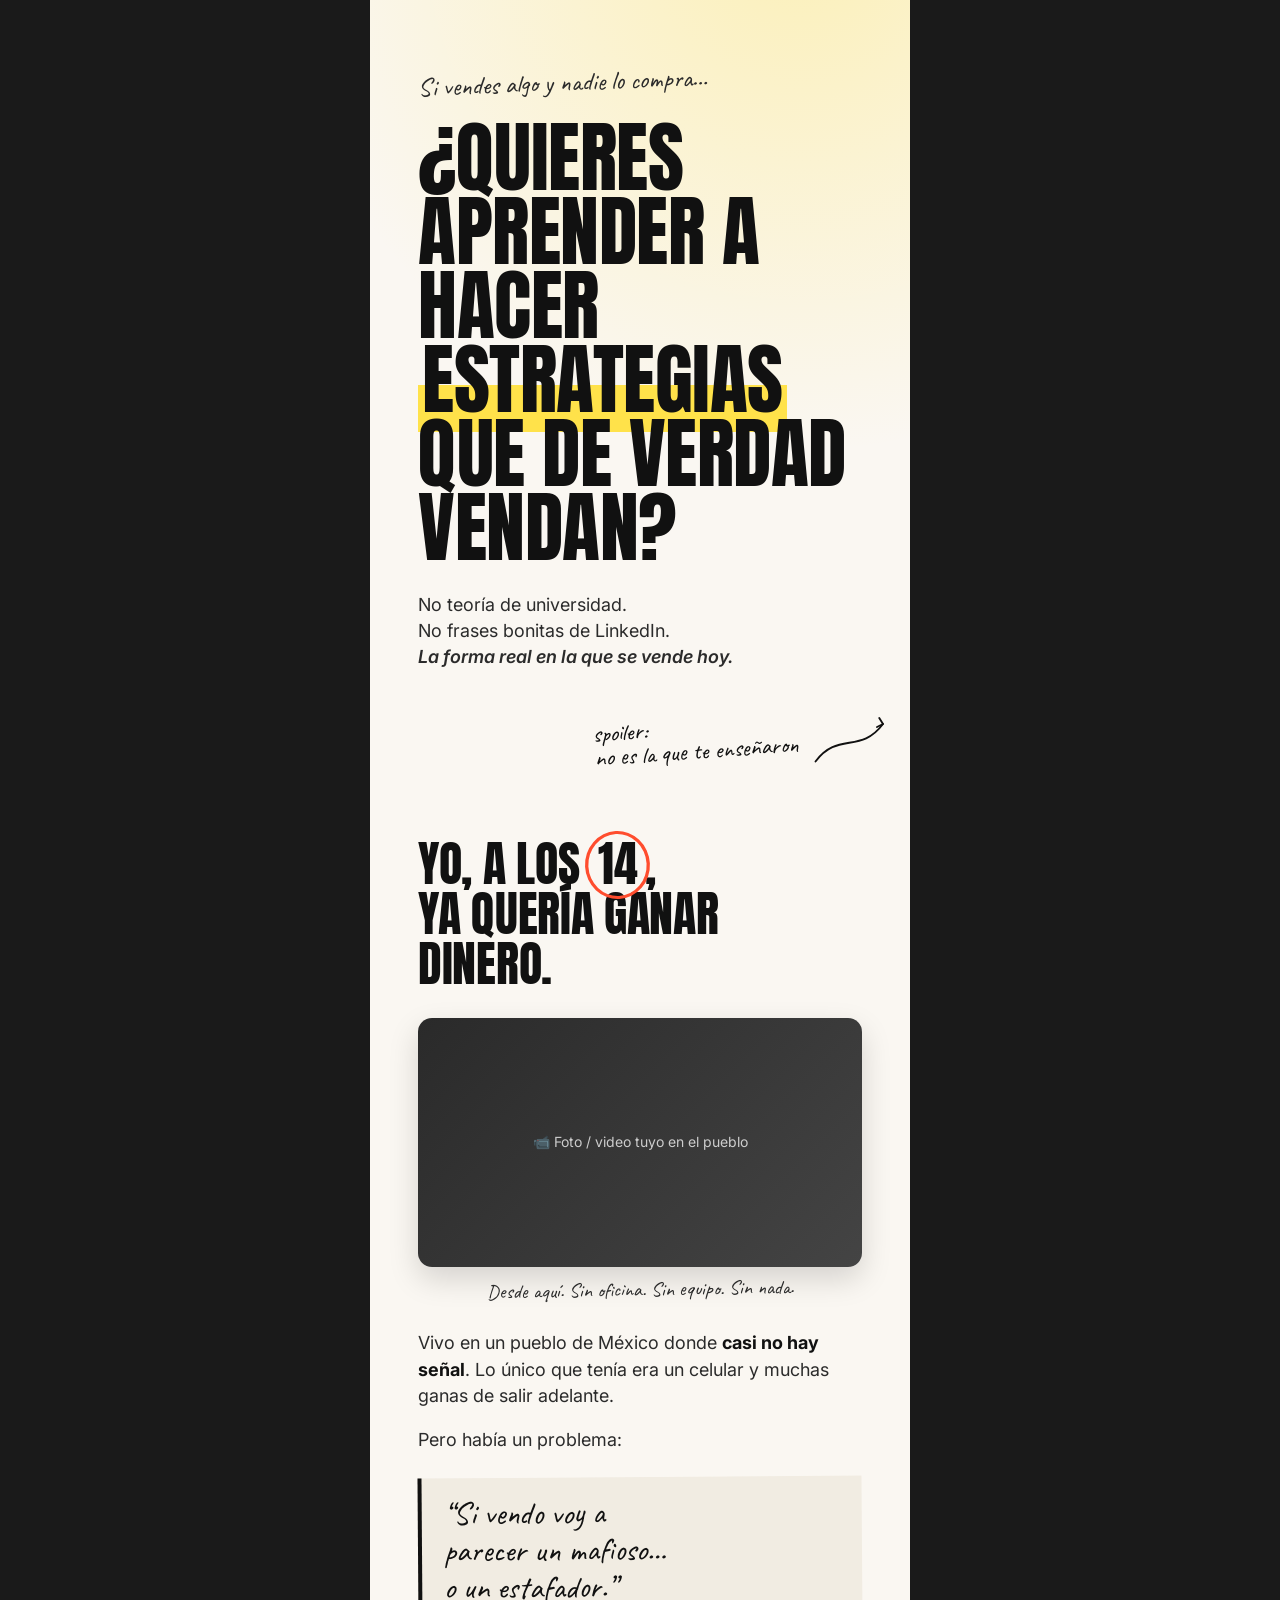
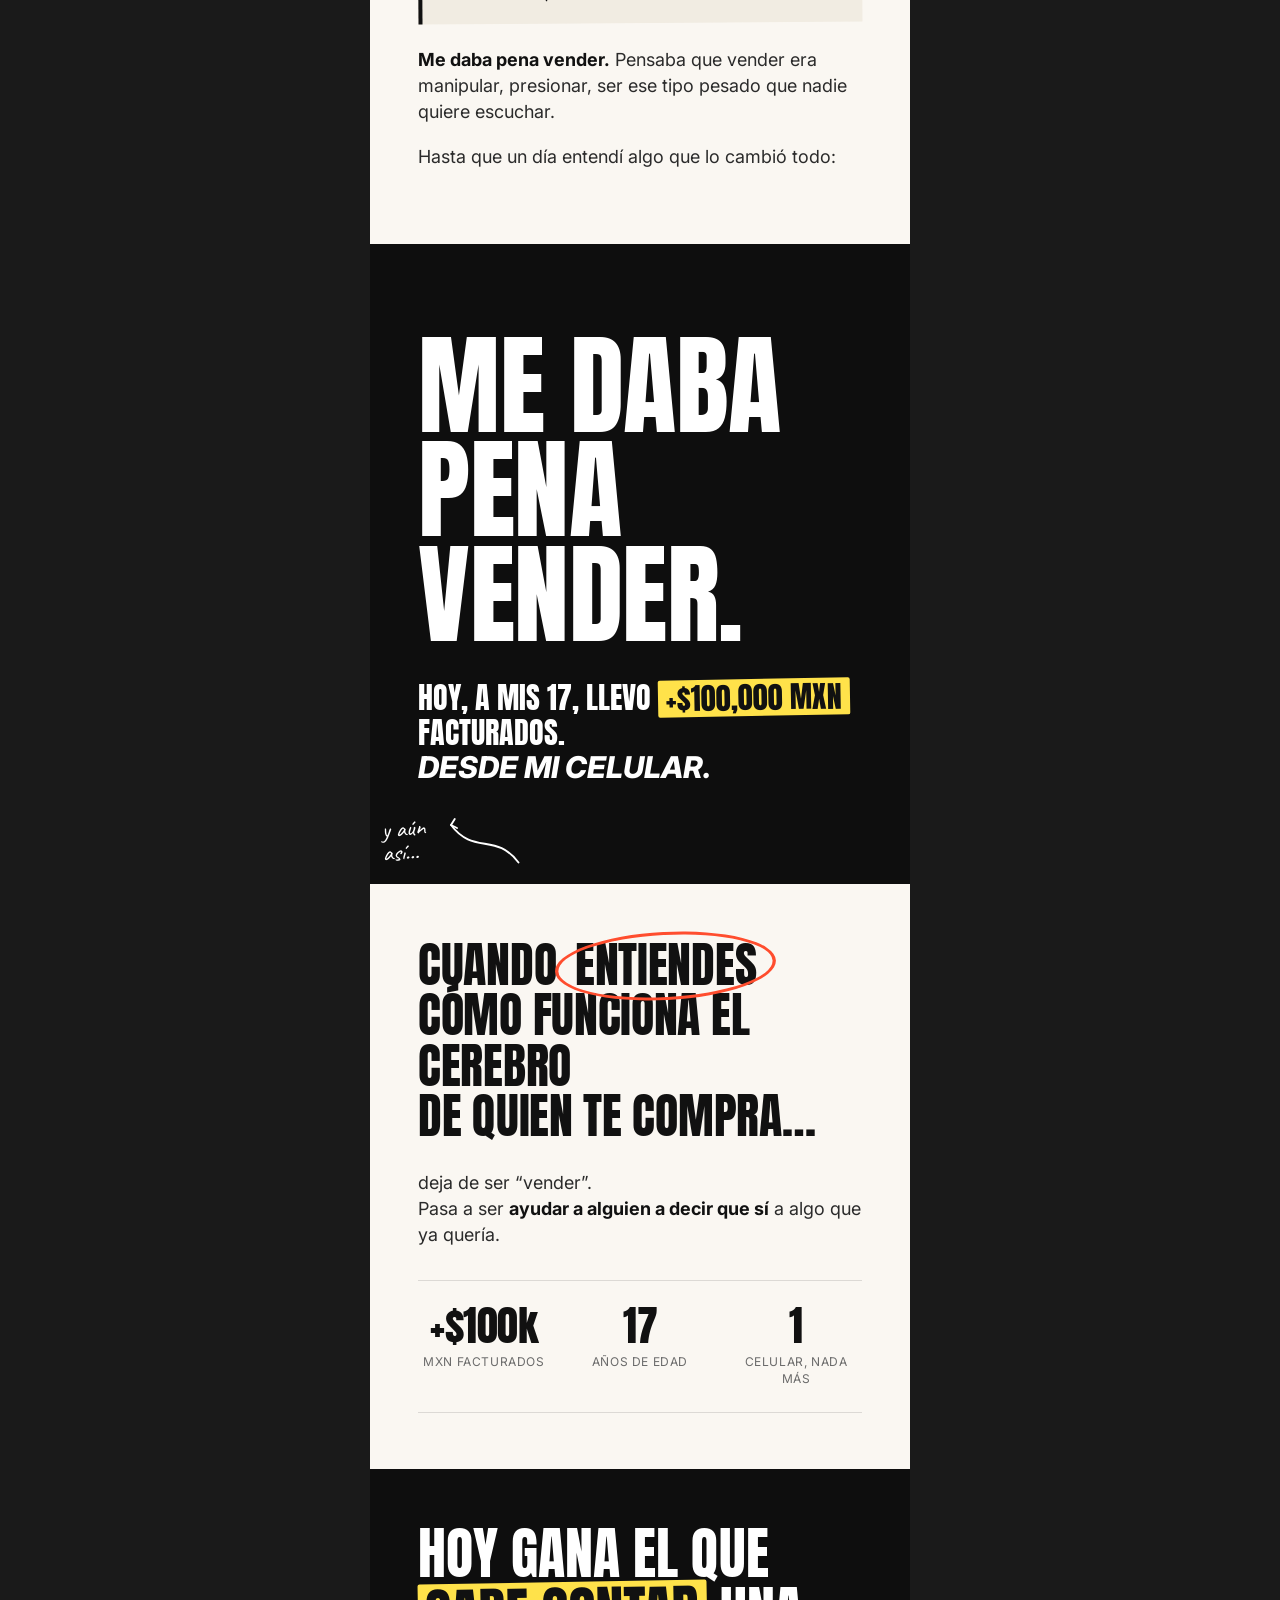
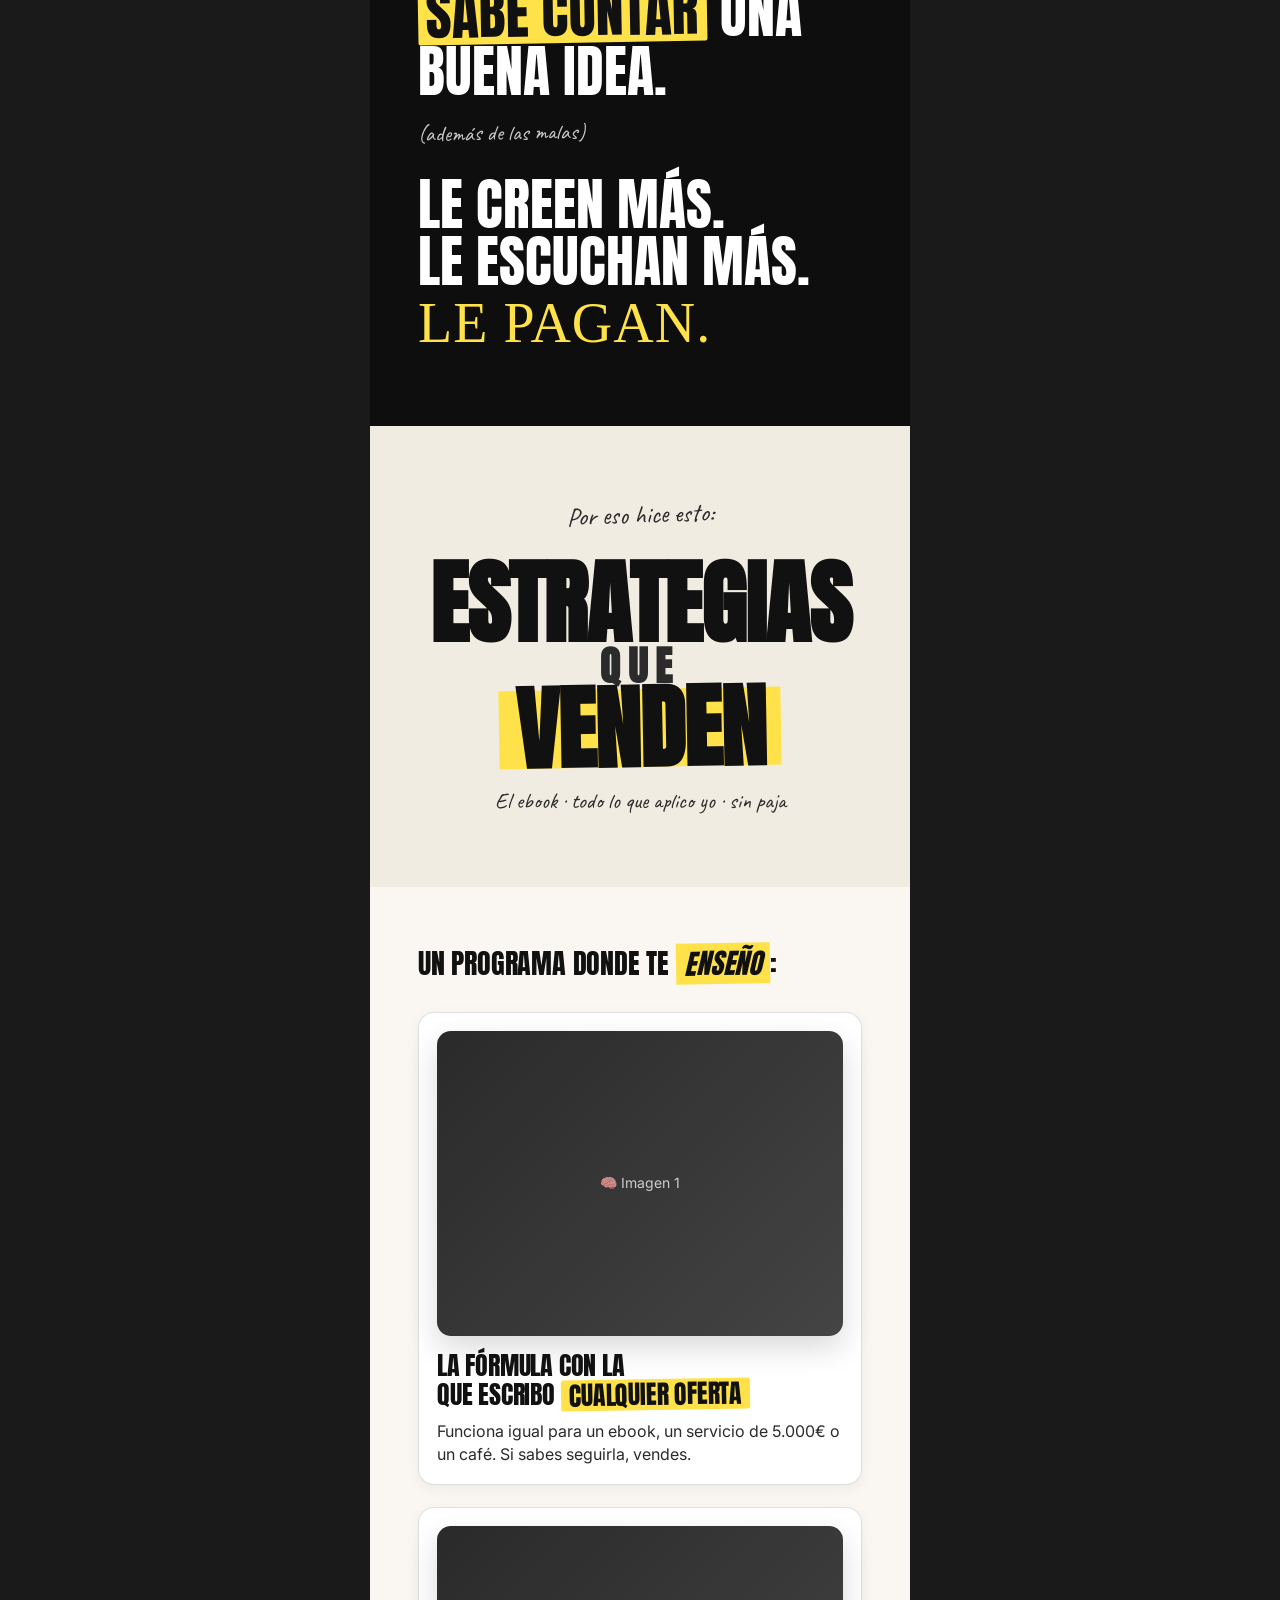
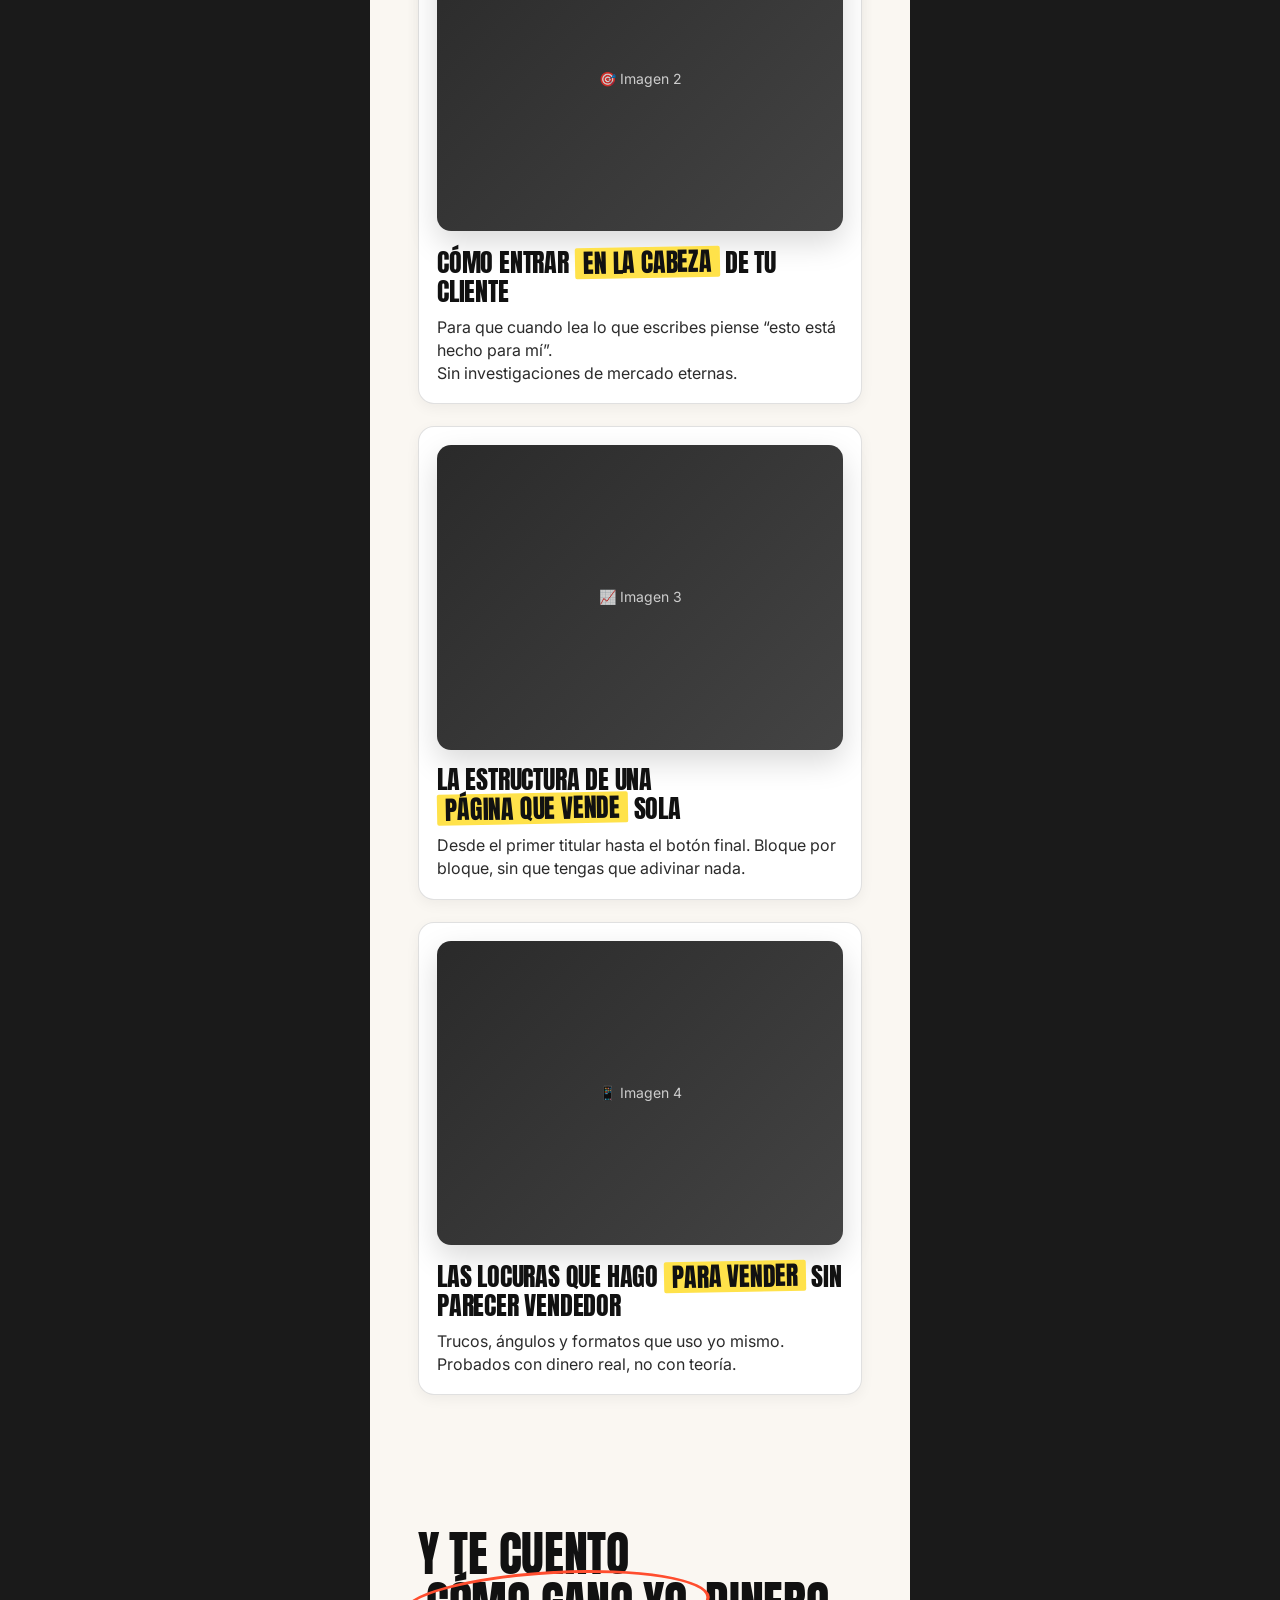
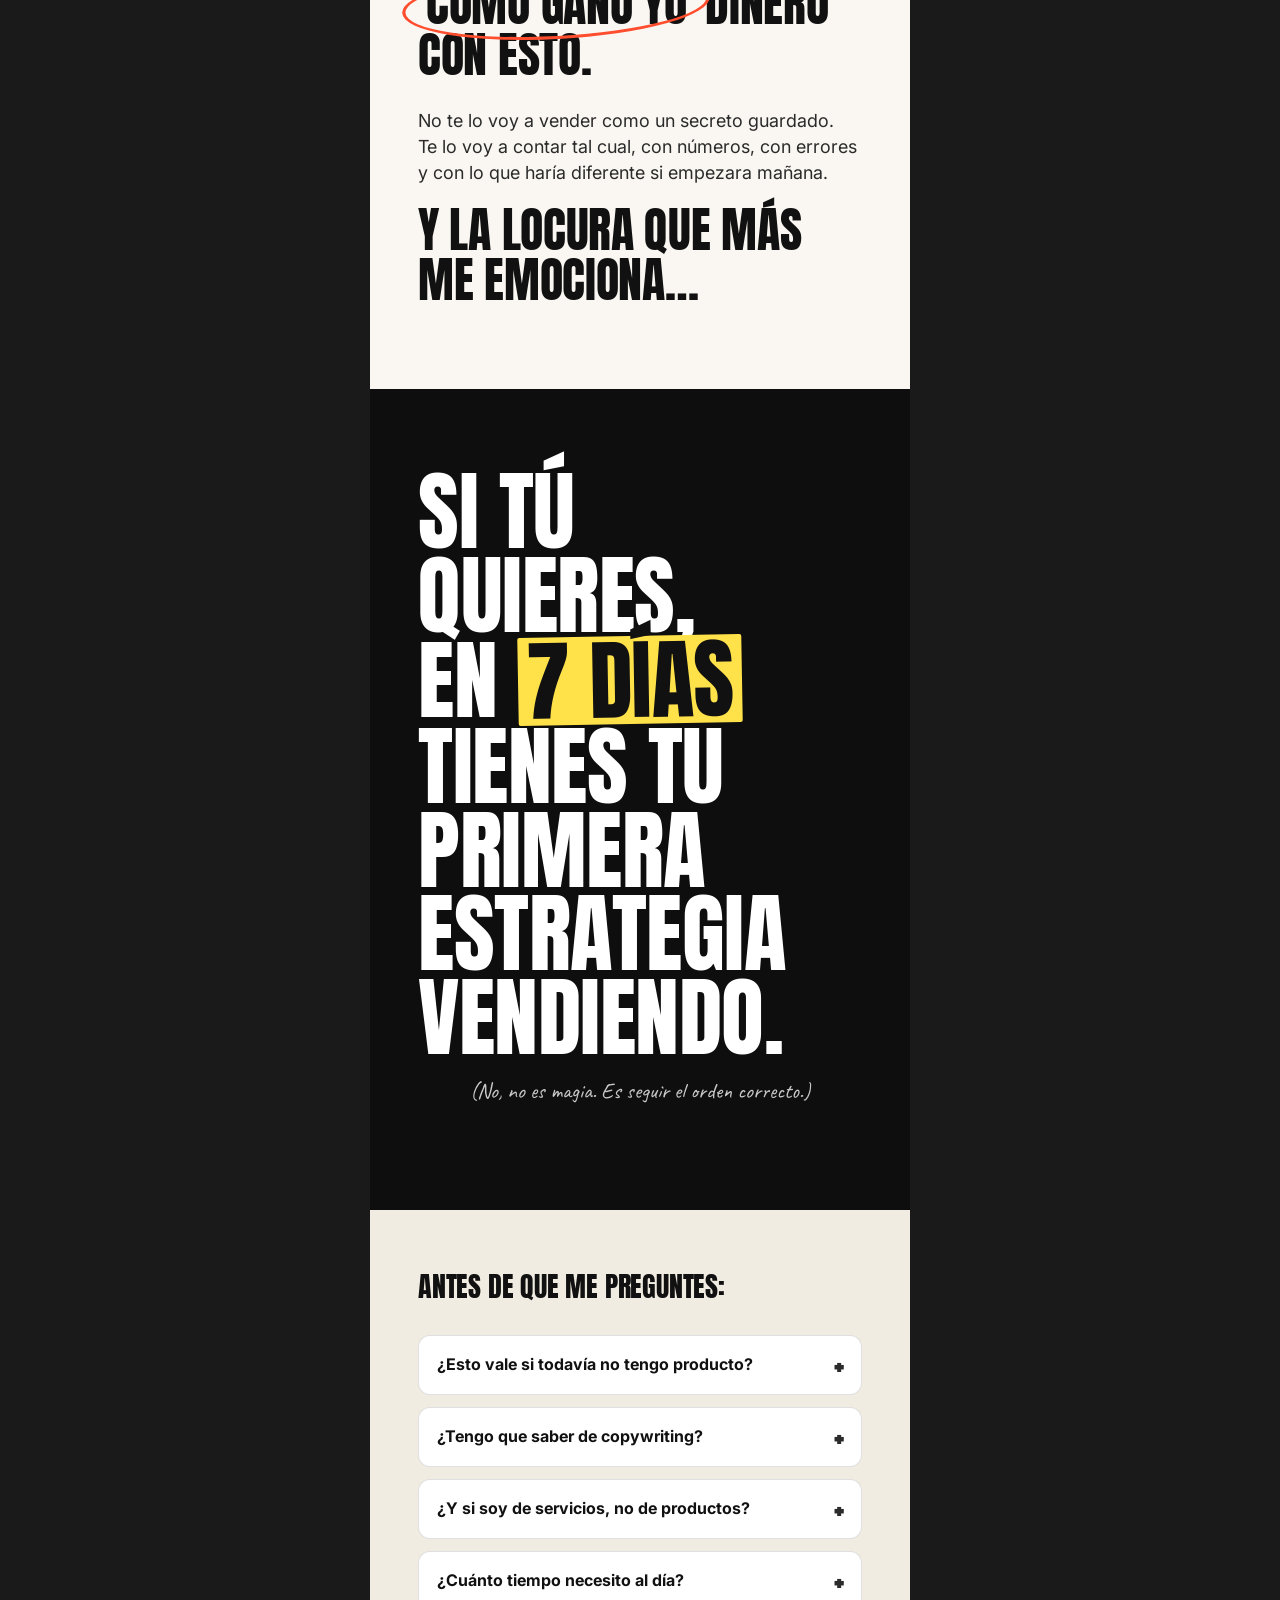
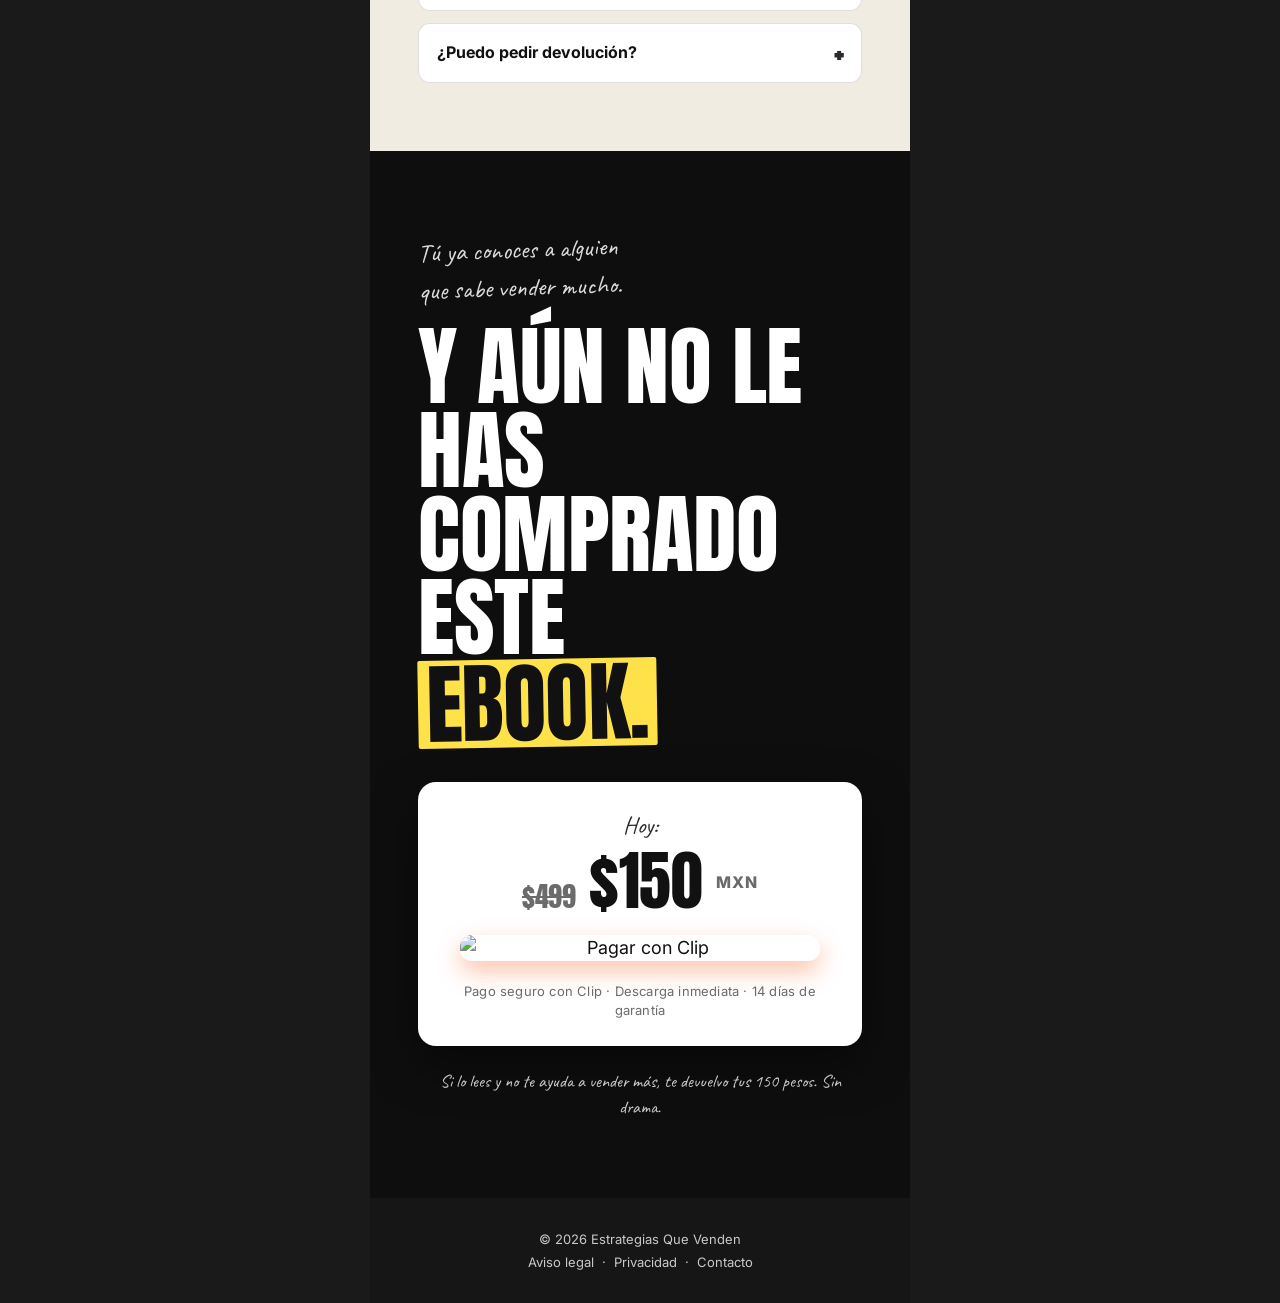
==== commit abf90958: "Personalize copy with author story and add Clip payment button - Rewrite story sections with the aut" ====
--- a/index.html
+++ b/index.html
@@ -62,42 +62,48 @@
       <!-- ============================ STORY 1 ============================ -->
       <section class="story light">
         <p class="big-line">
-          Yo, no me la iba de
-          <span class="circle-handdrawn">gurú</span>.
+          Yo, a los <span class="circle-handdrawn">14</span>,<br />
+          ya quería ganar dinero.
         </p>
 
         <figure class="media">
           <div class="image-placeholder ratio-16-9">
-            <span>📹 Video / foto tuya hablando a cámara</span>
-          </div>
-          <figcaption>Aquí, antes de tener idea de nada.</figcaption>
+            <span>📹 Foto / video tuyo en el pueblo</span>
+          </div>
+          <figcaption>Desde aquí. Sin oficina. Sin equipo. Sin nada.</figcaption>
         </figure>
 
         <p class="paragraph">
-          Hace unos años yo era el típico que abría Instagram, miraba a la gente
-          vender cursos, ebooks y mentorías… y pensaba:
+          Vivo en un pueblo de México donde <strong>casi no hay señal</strong>.
+          Lo único que tenía era un celular y muchas ganas de salir adelante.
+        </p>
+
+        <p class="paragraph">
+          Pero había un problema:
         </p>
 
         <p class="quote-handwritten">
-          “Esto seguro que es estafa. <br />
-          Nadie compra eso.”
-        </p>
-
-        <p class="paragraph">
-          Hasta que un día <strong>yo</strong> hice una oferta.<br />
-          Y vendí. Y volví a vender. Y otra vez.
-        </p>
-
-        <p class="paragraph">
-          Y ahí entendí algo que cambió todo:
+          “Si vendo voy a <br />
+          parecer un mafioso… <br />
+          o un estafador.”
+        </p>
+
+        <p class="paragraph">
+          <strong>Me daba pena vender.</strong> Pensaba que vender era
+          manipular, presionar, ser ese tipo pesado que nadie quiere escuchar.
+        </p>
+
+        <p class="paragraph">
+          Hasta que un día entendí algo que lo cambió todo:
         </p>
       </section>
 
       <!-- ============================ DARK SLOGAN ============================ -->
       <section class="dark slogan">
         <h2 class="anton">
-          Nunca estudié<br />
-          marketing.
+          Me daba<br />
+          pena<br />
+          vender.
         </h2>
 
         <div class="scribble scribble-left light-scribble">
@@ -118,14 +124,14 @@
               stroke-linejoin="round"
             />
           </svg>
-          <span class="caveat">me daba<br />vergüenza</span>
+          <span class="caveat">y aún<br />así…</span>
         </div>
 
         <p class="dark-sub">
-          Pero algunas cosas
-          <span class="hl-yellow">que hago venden</span>
-          a niveles
-          <em>ridículos.</em>
+          Hoy, a mis 17, llevo
+          <span class="hl-yellow">+$100,000 MXN</span>
+          facturados.<br />
+          <em>Desde mi celular.</em>
         </p>
       </section>
 
@@ -146,16 +152,16 @@
 
         <div class="stats">
           <div class="stat">
-            <div class="stat-num">+5.000</div>
-            <div class="stat-label">personas formadas</div>
+            <div class="stat-num">+$100k</div>
+            <div class="stat-label">MXN facturados</div>
           </div>
           <div class="stat">
-            <div class="stat-num">7 cifras</div>
-            <div class="stat-label">facturadas con esto</div>
+            <div class="stat-num">17</div>
+            <div class="stat-label">años de edad</div>
           </div>
           <div class="stat">
-            <div class="stat-num">0</div>
-            <div class="stat-label">títulos de marketing</div>
+            <div class="stat-num">1</div>
+            <div class="stat-label">celular, nada más</div>
           </div>
         </div>
       </section>
@@ -187,7 +193,7 @@
           <span class="b3">Venden</span>
         </h2>
 
-        <p class="brand-tag">El ebook · 142 páginas · sin paja</p>
+        <p class="brand-tag">El ebook · todo lo que aplico yo · sin paja</p>
       </section>
 
       <!-- ============================ WHAT YOU LEARN ============================ -->
@@ -349,17 +355,28 @@
         <div class="price-card">
           <p class="price-label">Hoy:</p>
           <p class="price">
-            <span class="strike">49 €</span>
-            <span class="now">19 €</span>
-          </p>
-          <a href="#comprar" class="buy-btn">Quiero el ebook →</a>
+            <span class="strike">$499</span>
+            <span class="now">$150</span>
+            <span class="currency">MXN</span>
+          </p>
+          <a
+            href="https://pago.clip.mx/c415def5-1a5f-478e-af9f-f1979a54b82a"
+            class="clip-btn"
+            target="_blank"
+            rel="noopener"
+          >
+            <img
+              src="https://assets-global.website-files.com/62588b32d8d6105ab7aa9721/63bf568610f3fdf437235192_Preview.svg"
+              alt="Pagar con Clip"
+            />
+          </a>
           <p class="micro">
-            Pago único · Descarga inmediata · Devolución 14 días
+            Pago seguro con Clip · Descarga inmediata · 14 días de garantía
           </p>
         </div>
 
         <p class="dim center small">
-          Si lo lees y no te ayuda a vender más, te devuelvo el dinero. Sin
+          Si lo lees y no te ayuda a vender más, te devuelvo tus 150 pesos. Sin
           drama.
         </p>
       </section>
--- a/styles.css
+++ b/styles.css
@@ -626,6 +626,44 @@
   box-shadow: 0 2px 0 var(--accent-2);
 }
 
+/* Clip payment button (uses Clip's own SVG button design) */
+.clip-btn {
+  display: inline-block;
+  width: 100%;
+  max-width: 360px;
+  text-decoration: none;
+  border-radius: 12px;
+  overflow: hidden;
+  transition: transform 0.15s ease, box-shadow 0.2s ease;
+  box-shadow: 0 10px 24px rgba(252, 76, 2, 0.35);
+}
+
+.clip-btn:hover {
+  transform: translateY(-2px);
+  box-shadow: 0 14px 30px rgba(252, 76, 2, 0.45);
+}
+
+.clip-btn:active {
+  transform: translateY(2px);
+  box-shadow: 0 6px 14px rgba(252, 76, 2, 0.3);
+}
+
+.clip-btn img {
+  width: 100%;
+  height: auto;
+  display: block;
+}
+
+/* Currency indicator in price block */
+.price .currency {
+  font-family: var(--f-sans);
+  font-size: 16px;
+  font-weight: 800;
+  letter-spacing: 1px;
+  color: var(--ink-dim);
+  align-self: center;
+}
+
 .micro {
   margin: 14px 0 0;
   font-size: 13px;
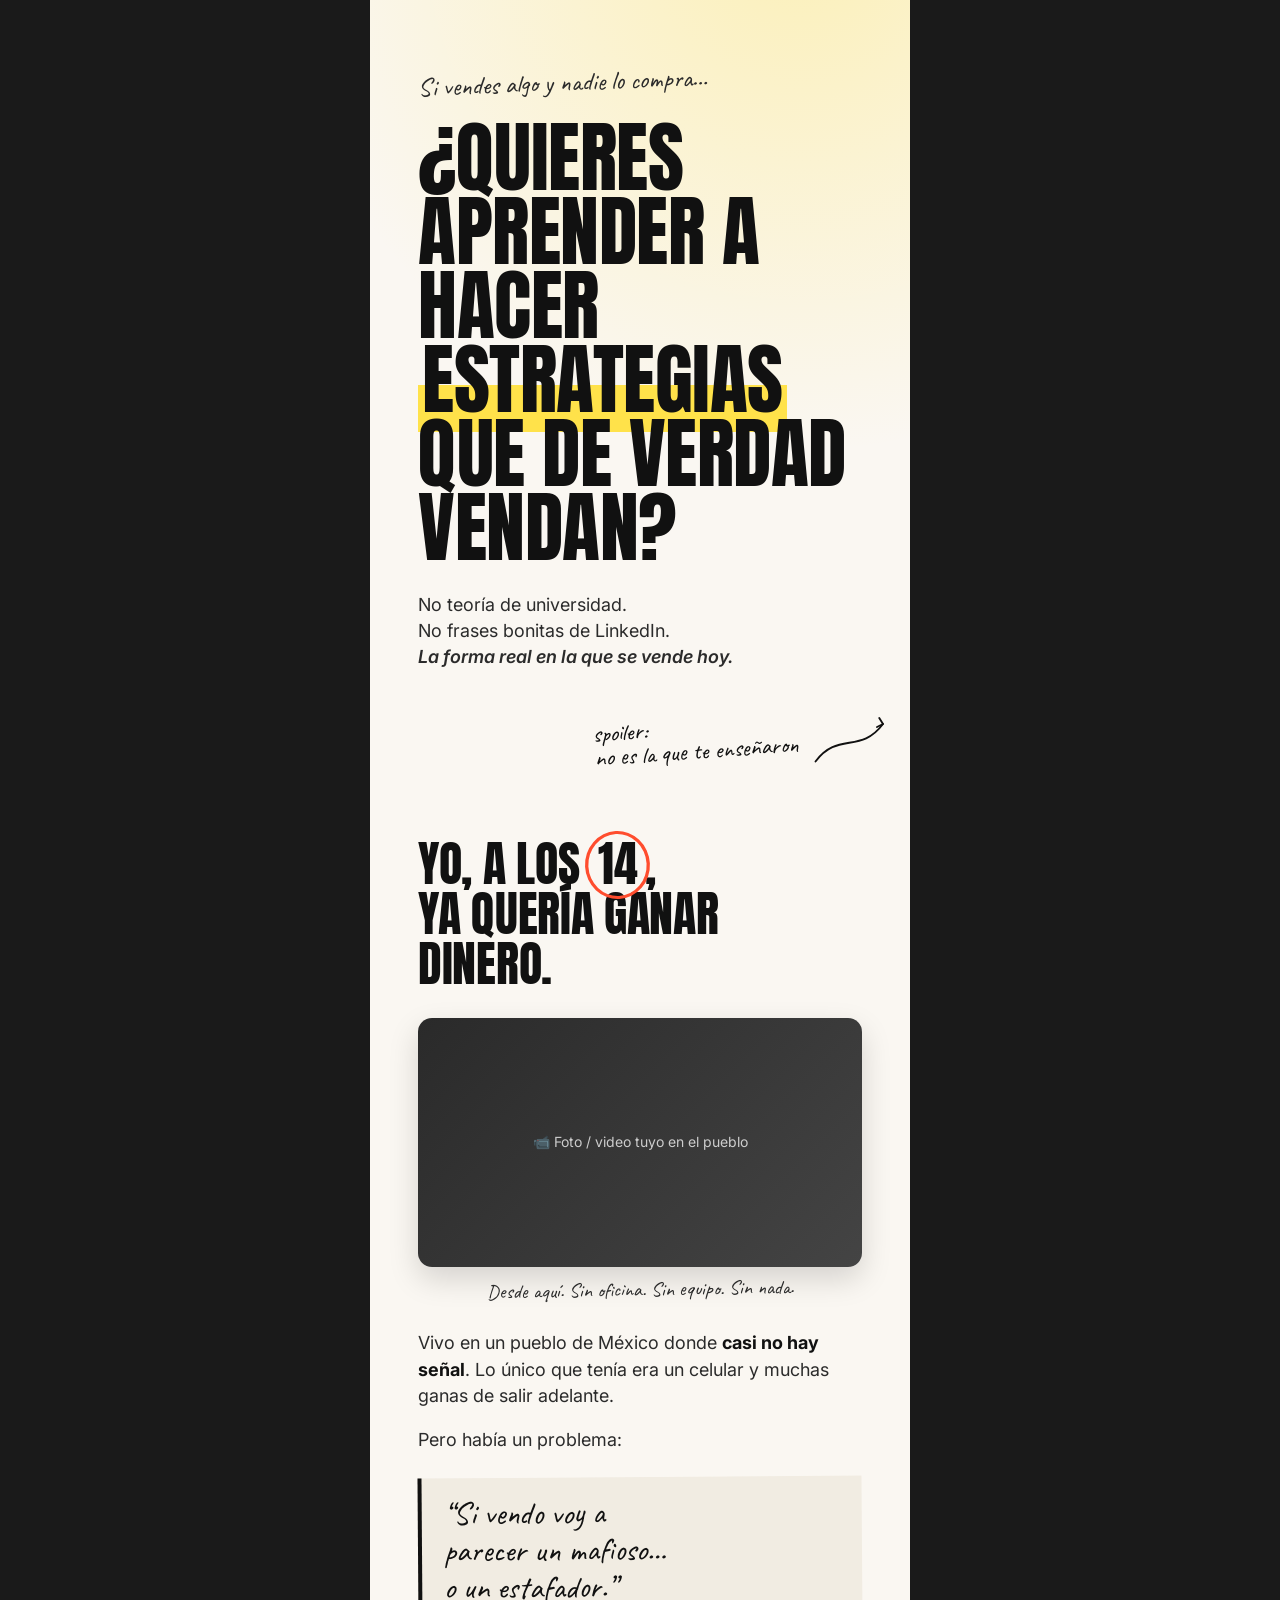
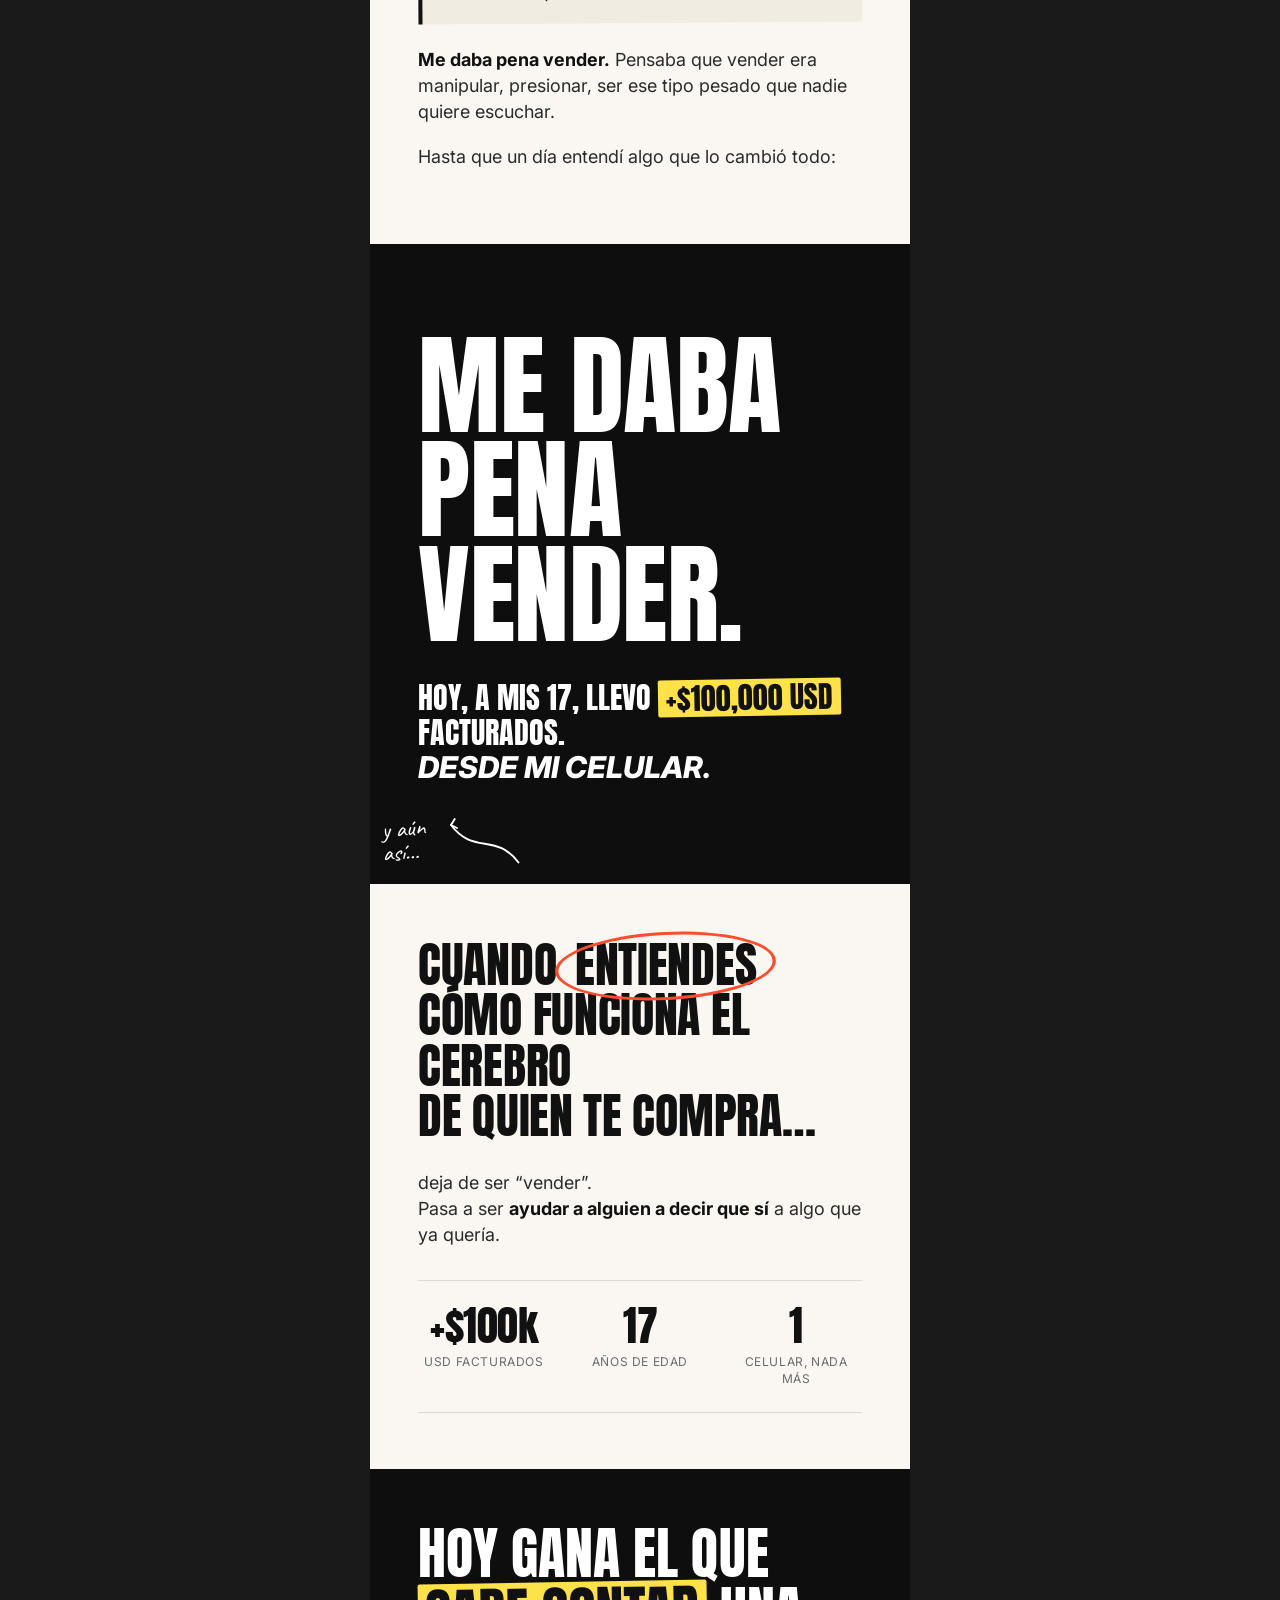
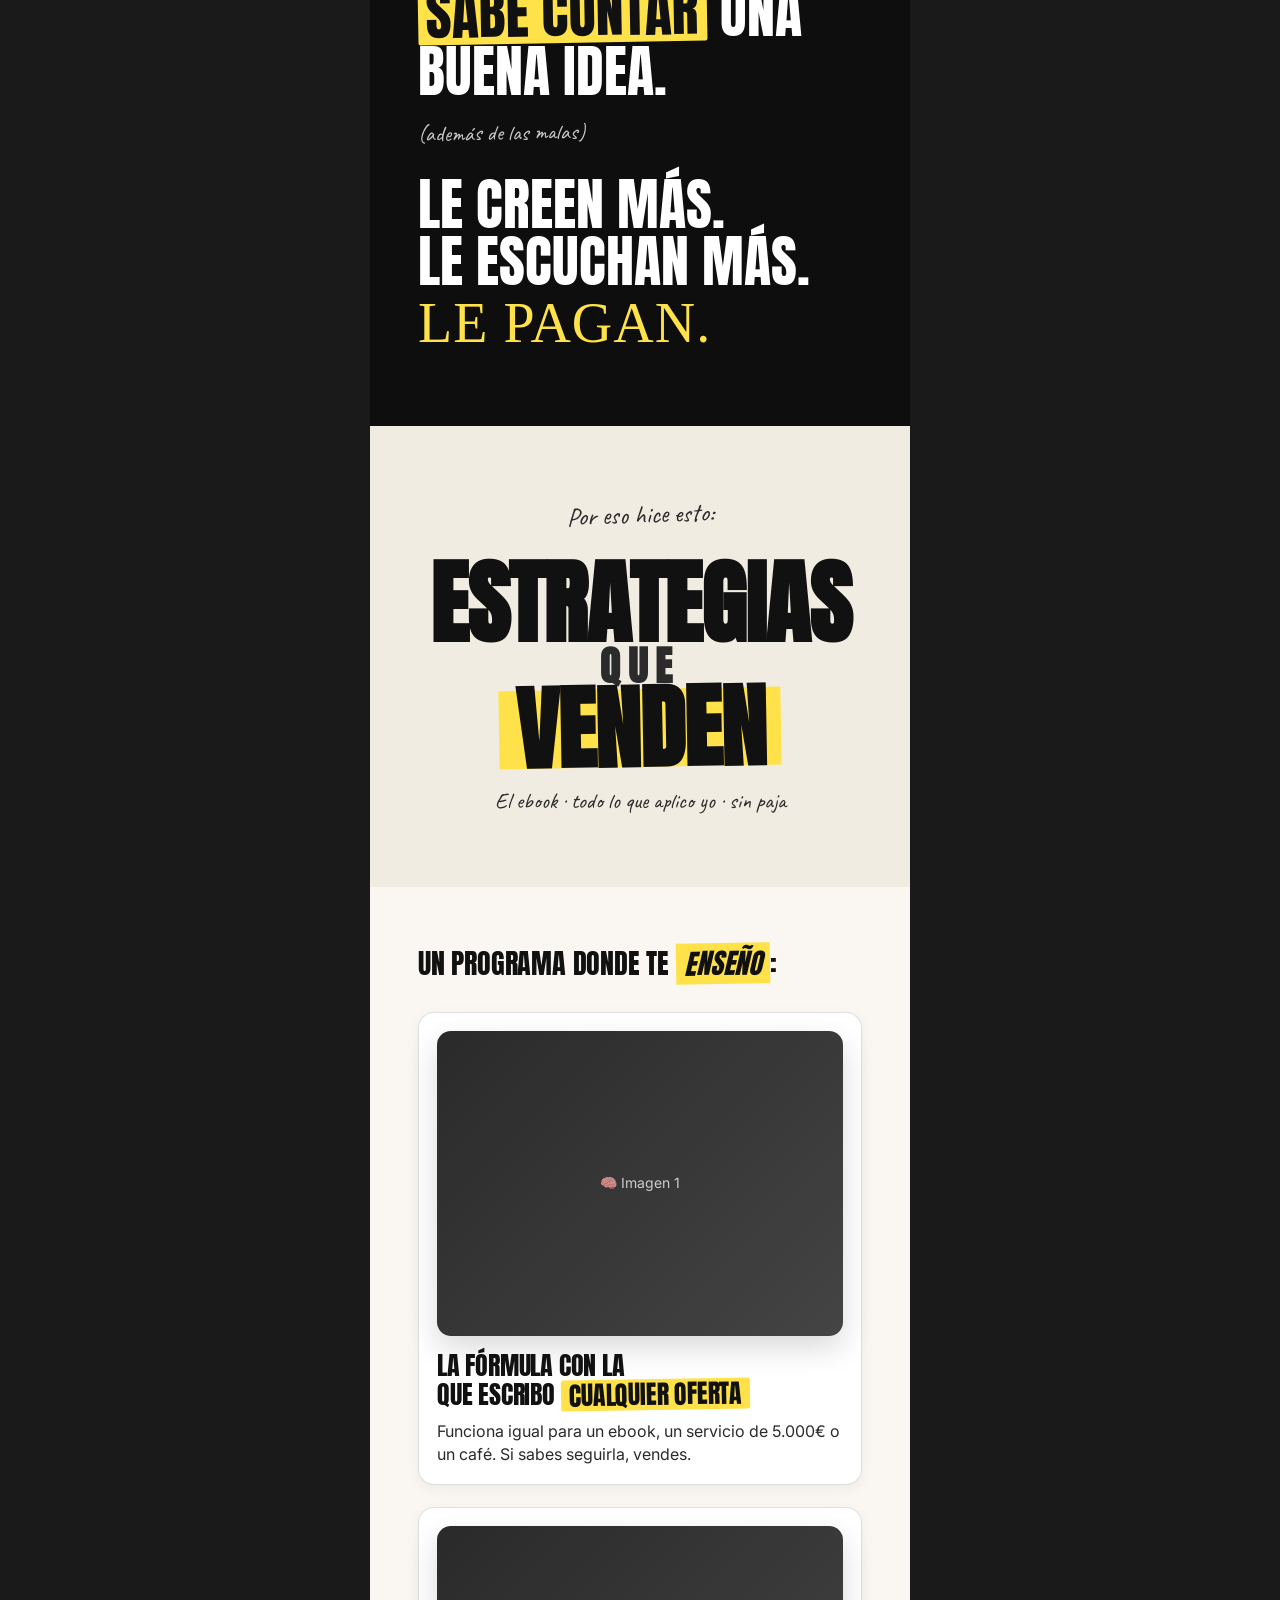
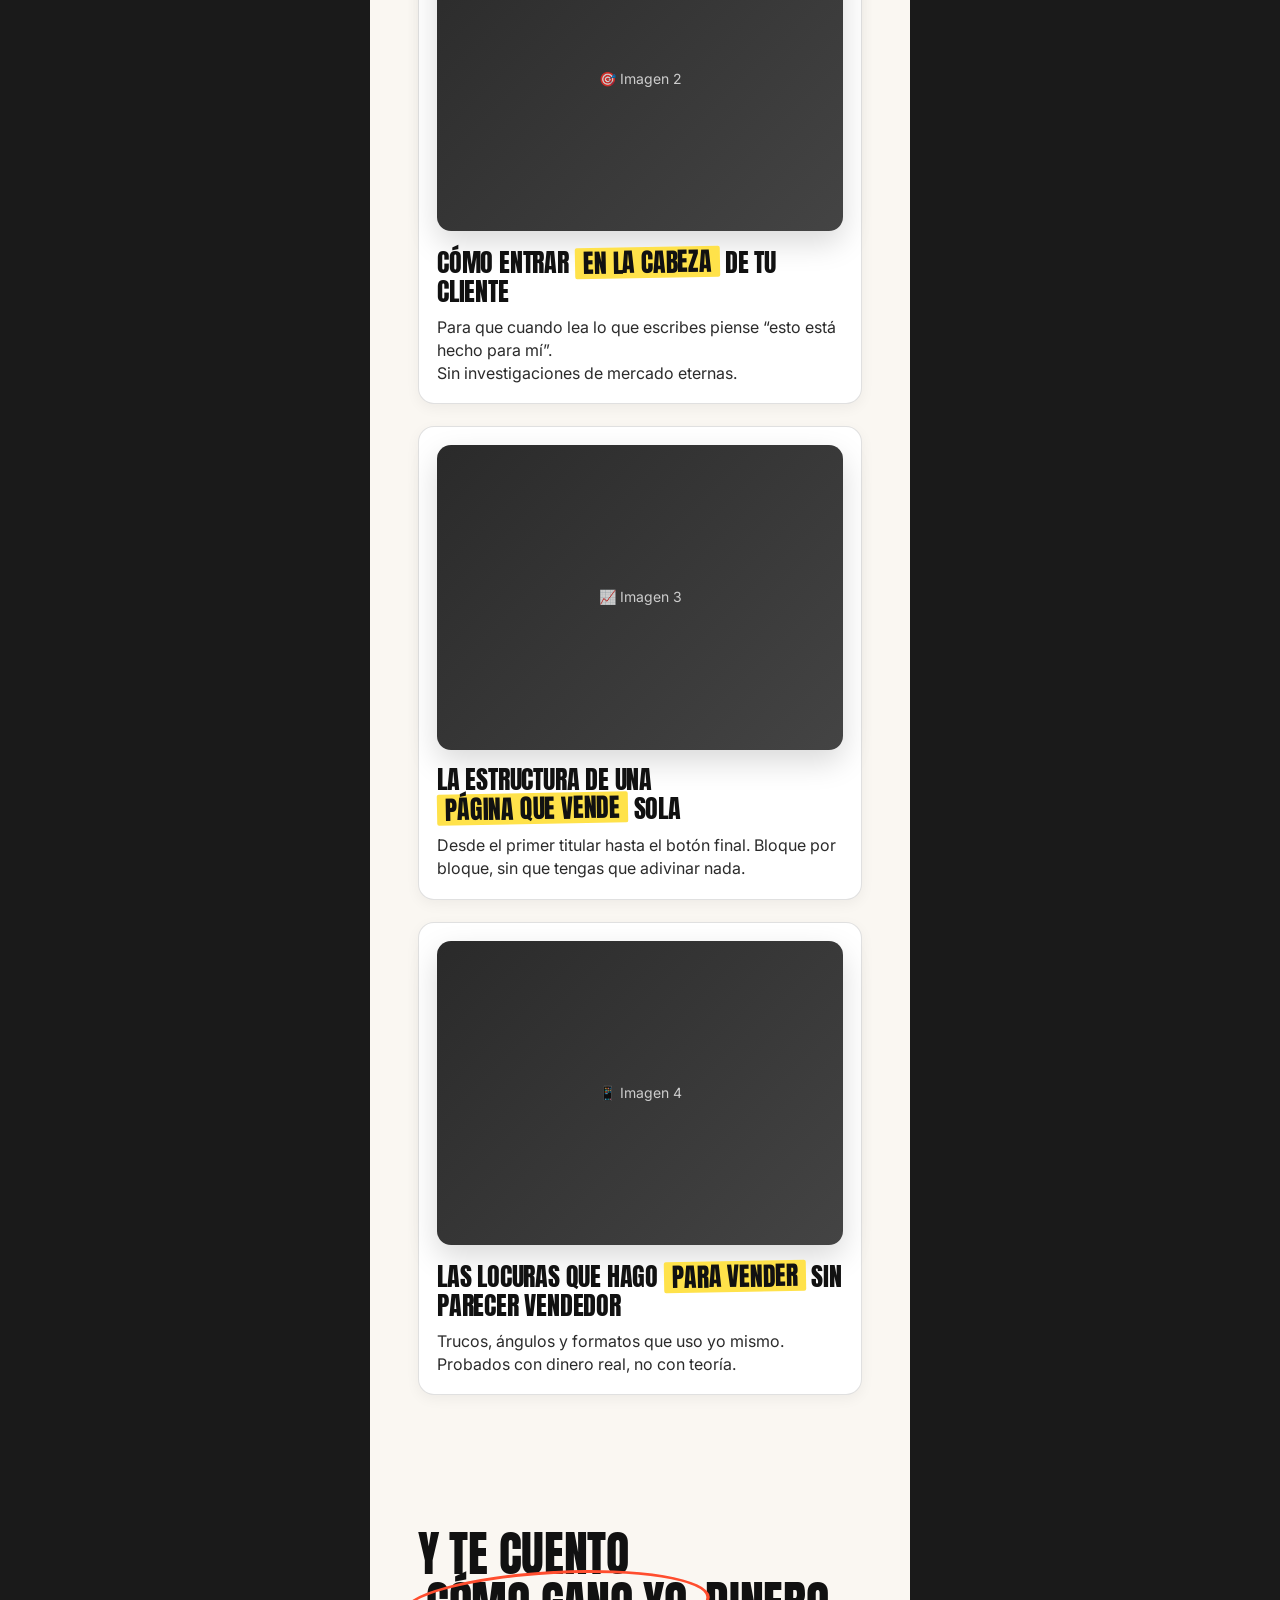
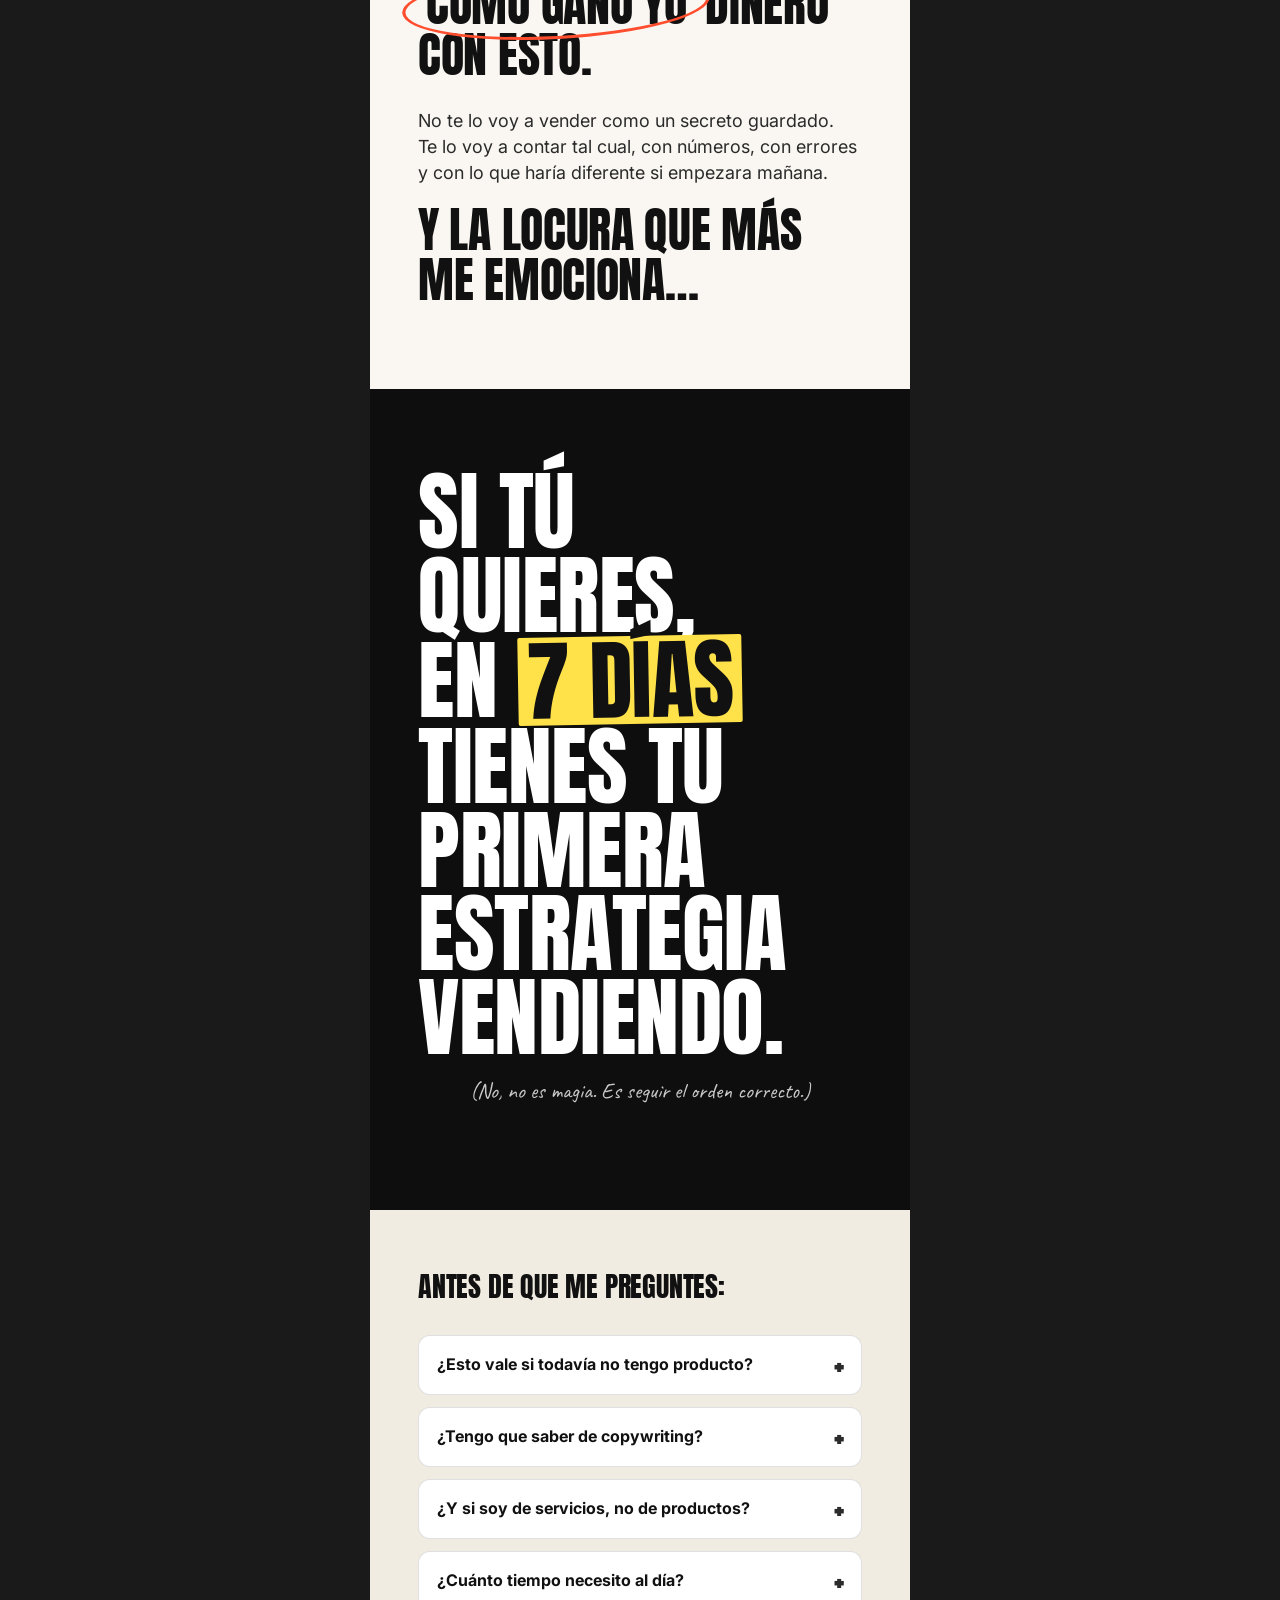
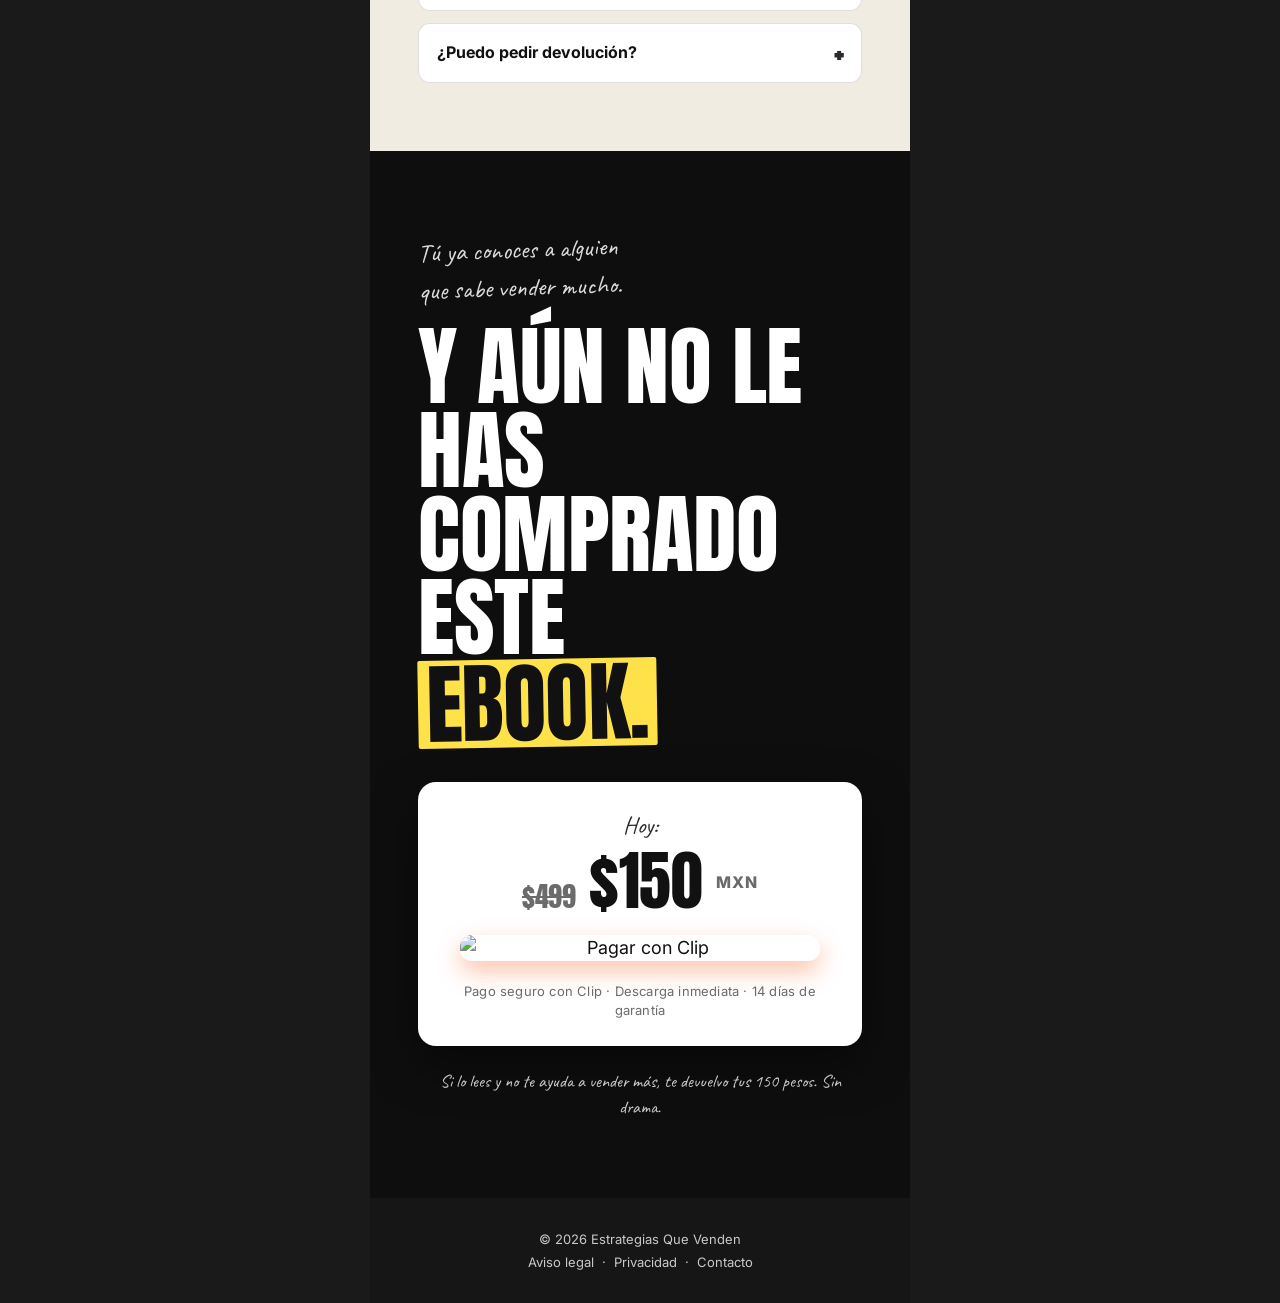
==== commit 75fc5e52: "Change billed amount from MXN to USD Updates the headline and stats to reflect +$100,000 USD factura" ====
--- a/index.html
+++ b/index.html
@@ -129,7 +129,7 @@
 
         <p class="dark-sub">
           Hoy, a mis 17, llevo
-          <span class="hl-yellow">+$100,000 MXN</span>
+          <span class="hl-yellow">+$100,000 USD</span>
           facturados.<br />
           <em>Desde mi celular.</em>
         </p>
@@ -153,7 +153,7 @@
         <div class="stats">
           <div class="stat">
             <div class="stat-num">+$100k</div>
-            <div class="stat-label">MXN facturados</div>
+            <div class="stat-label">USD facturados</div>
           </div>
           <div class="stat">
             <div class="stat-num">17</div>
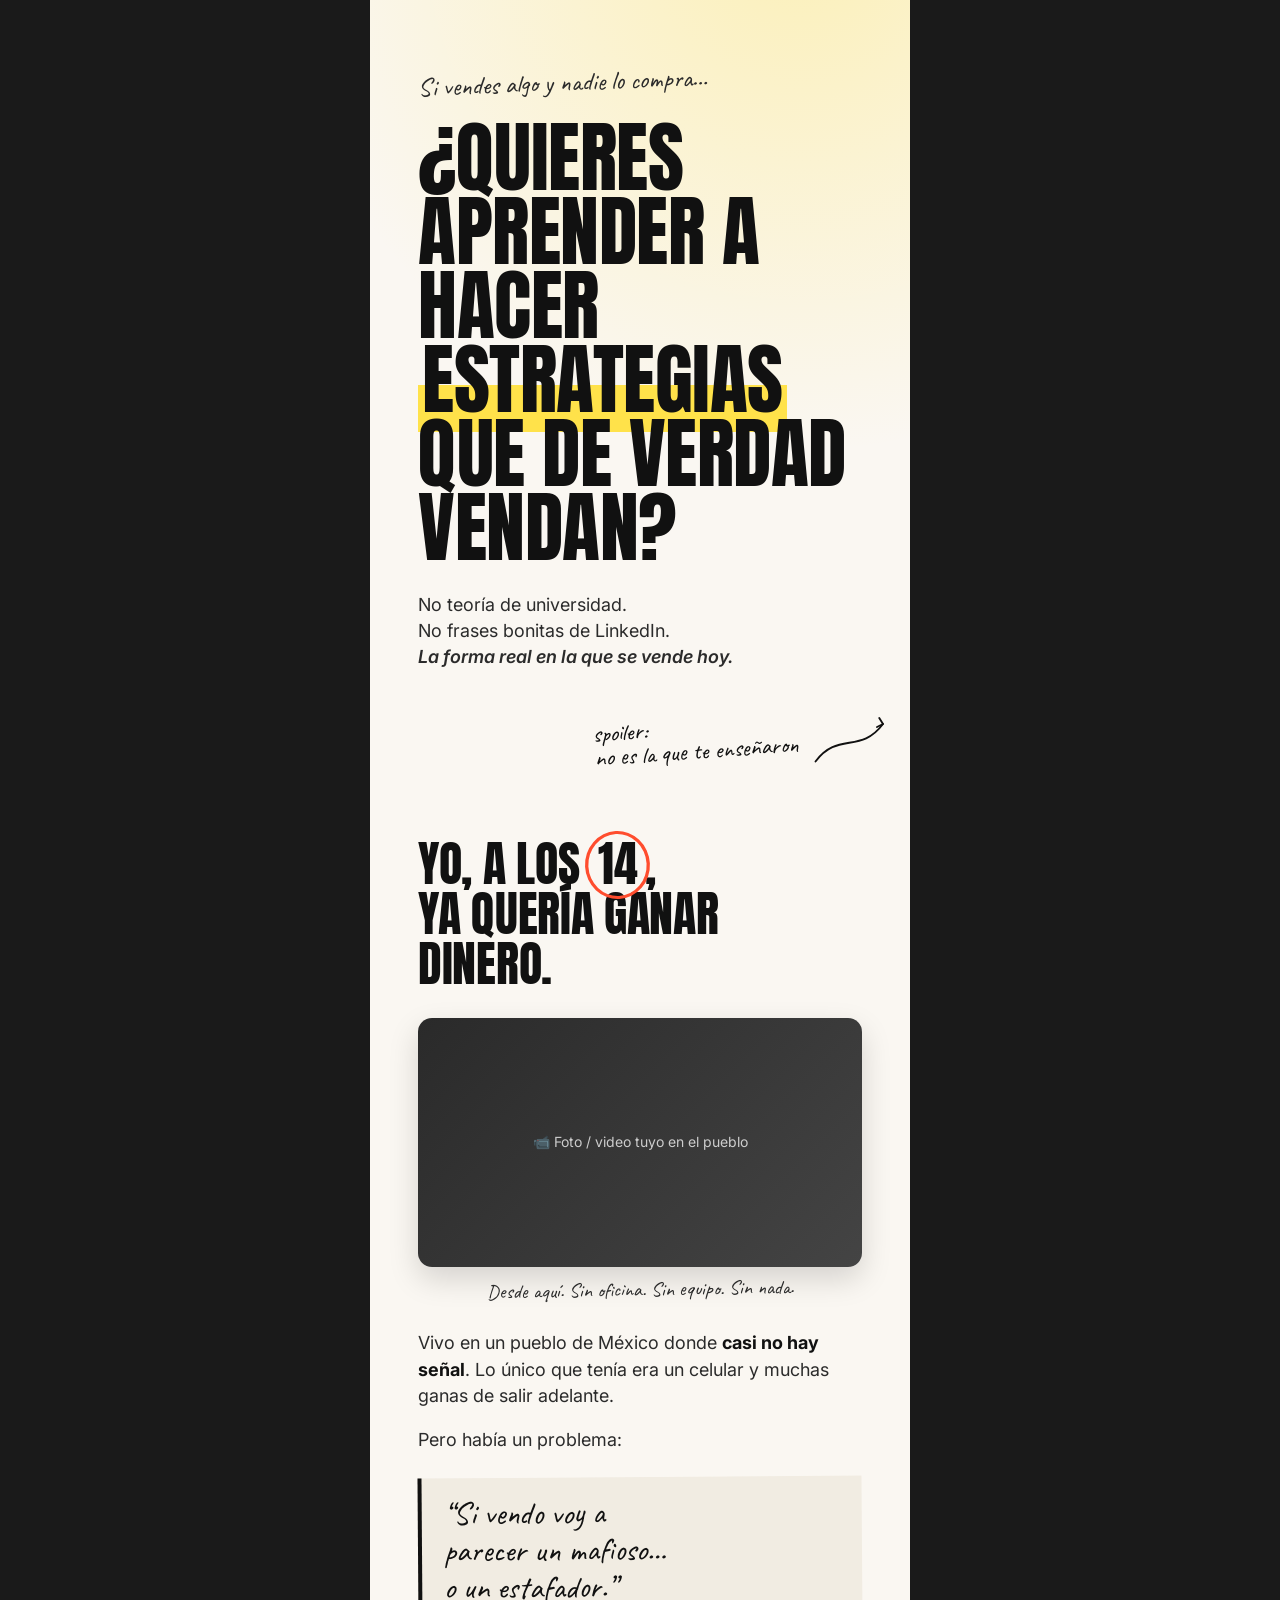
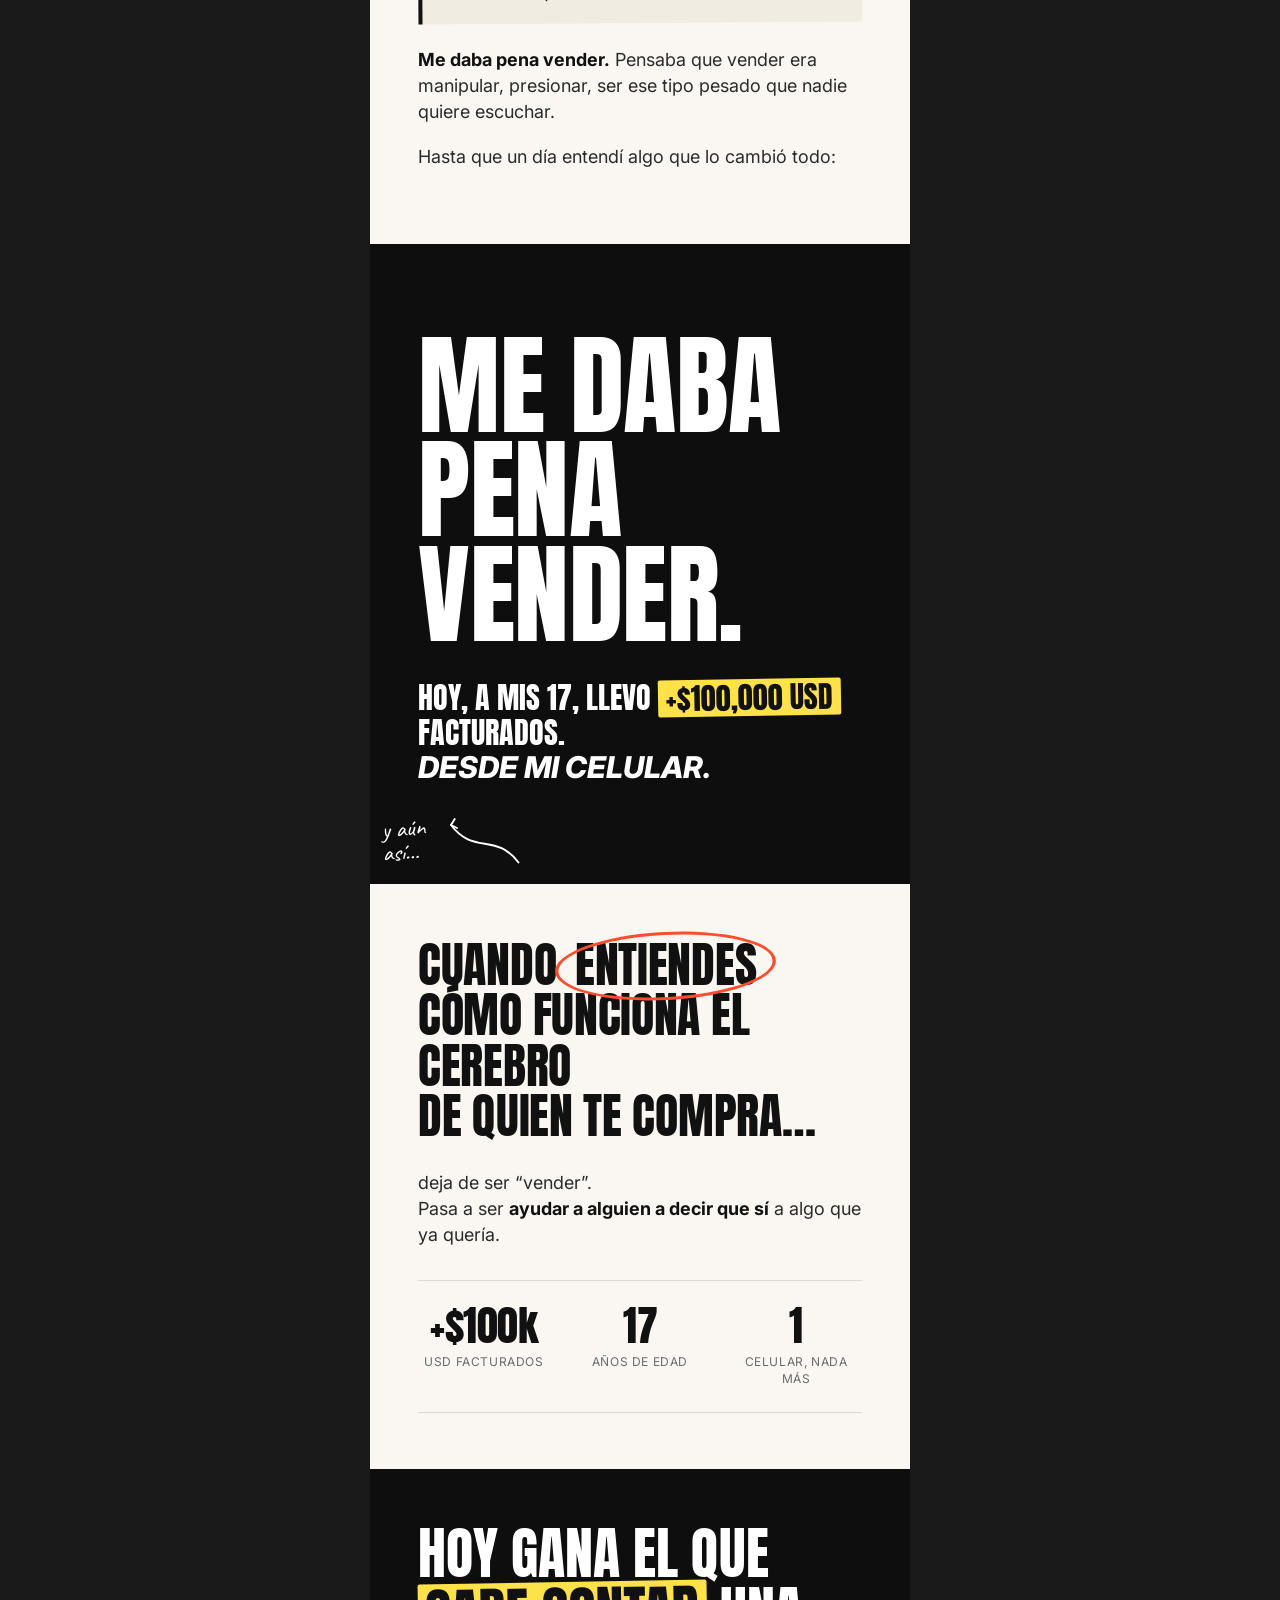
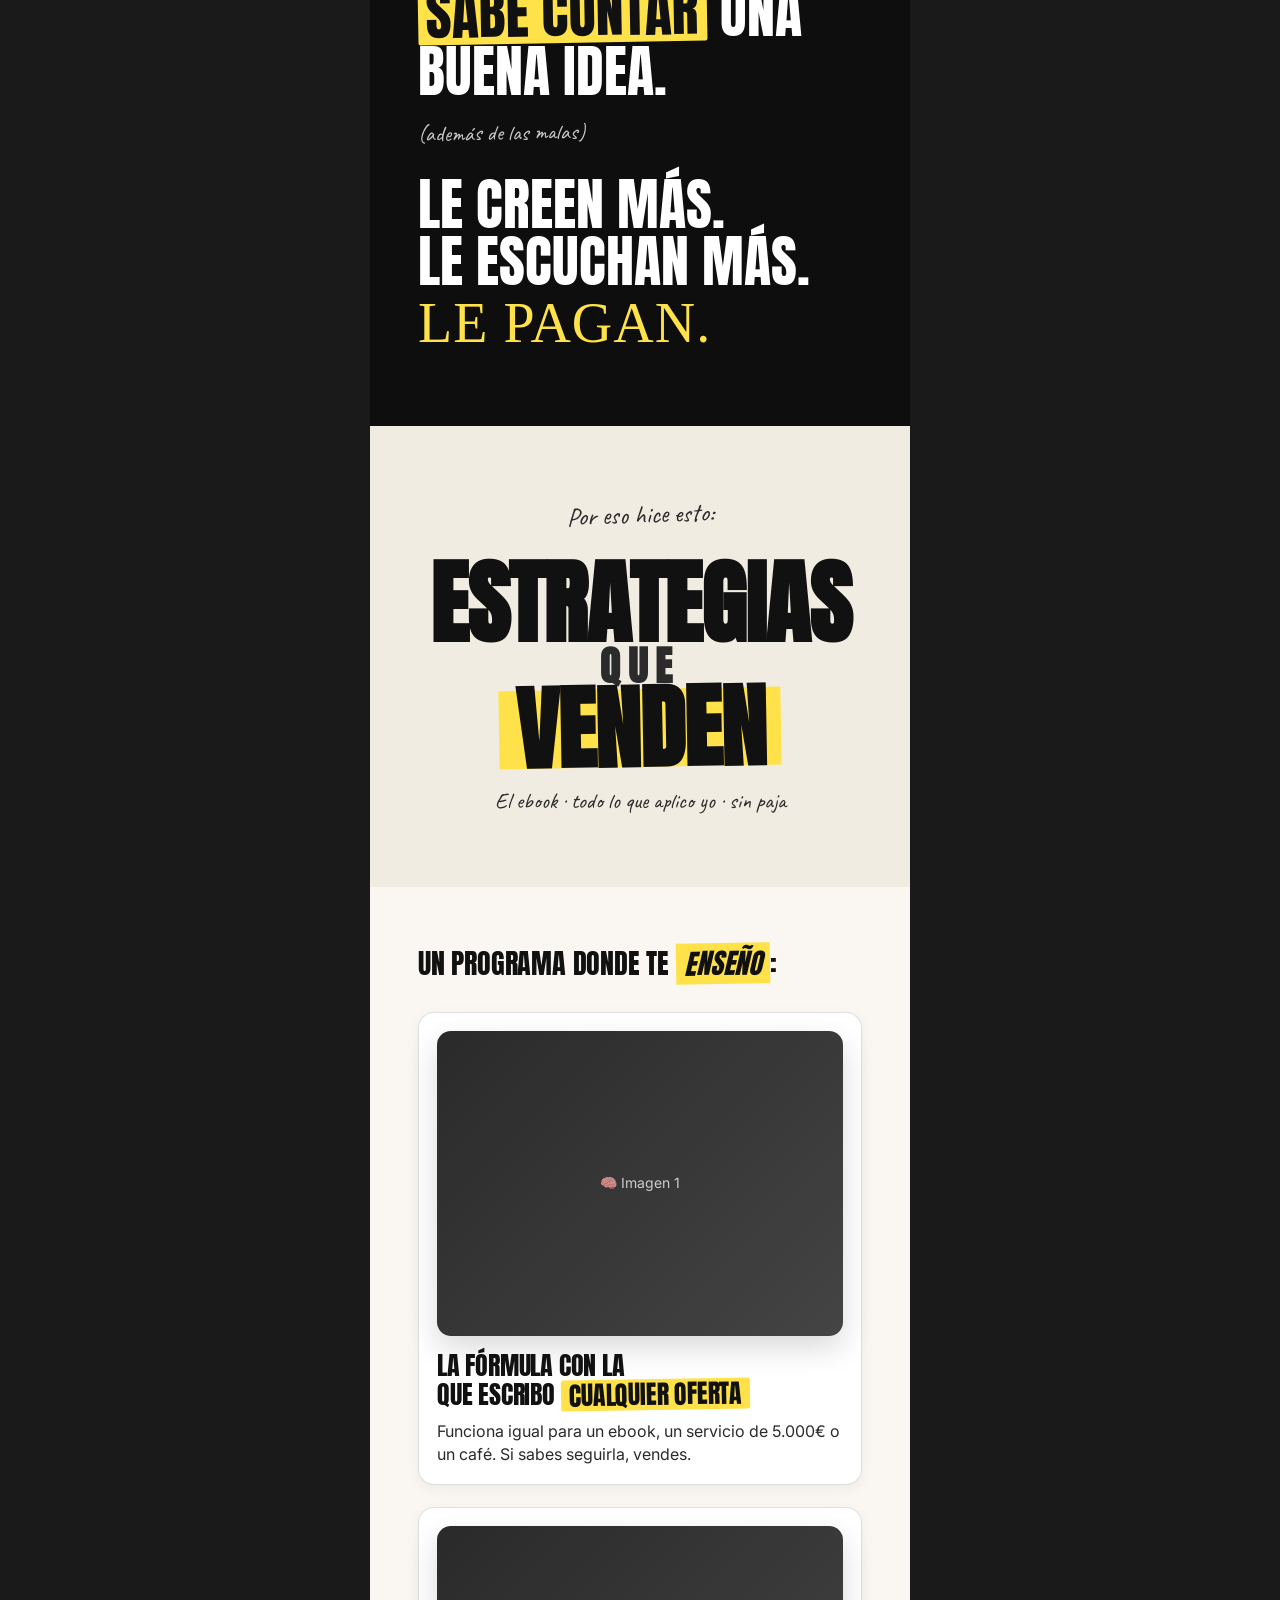
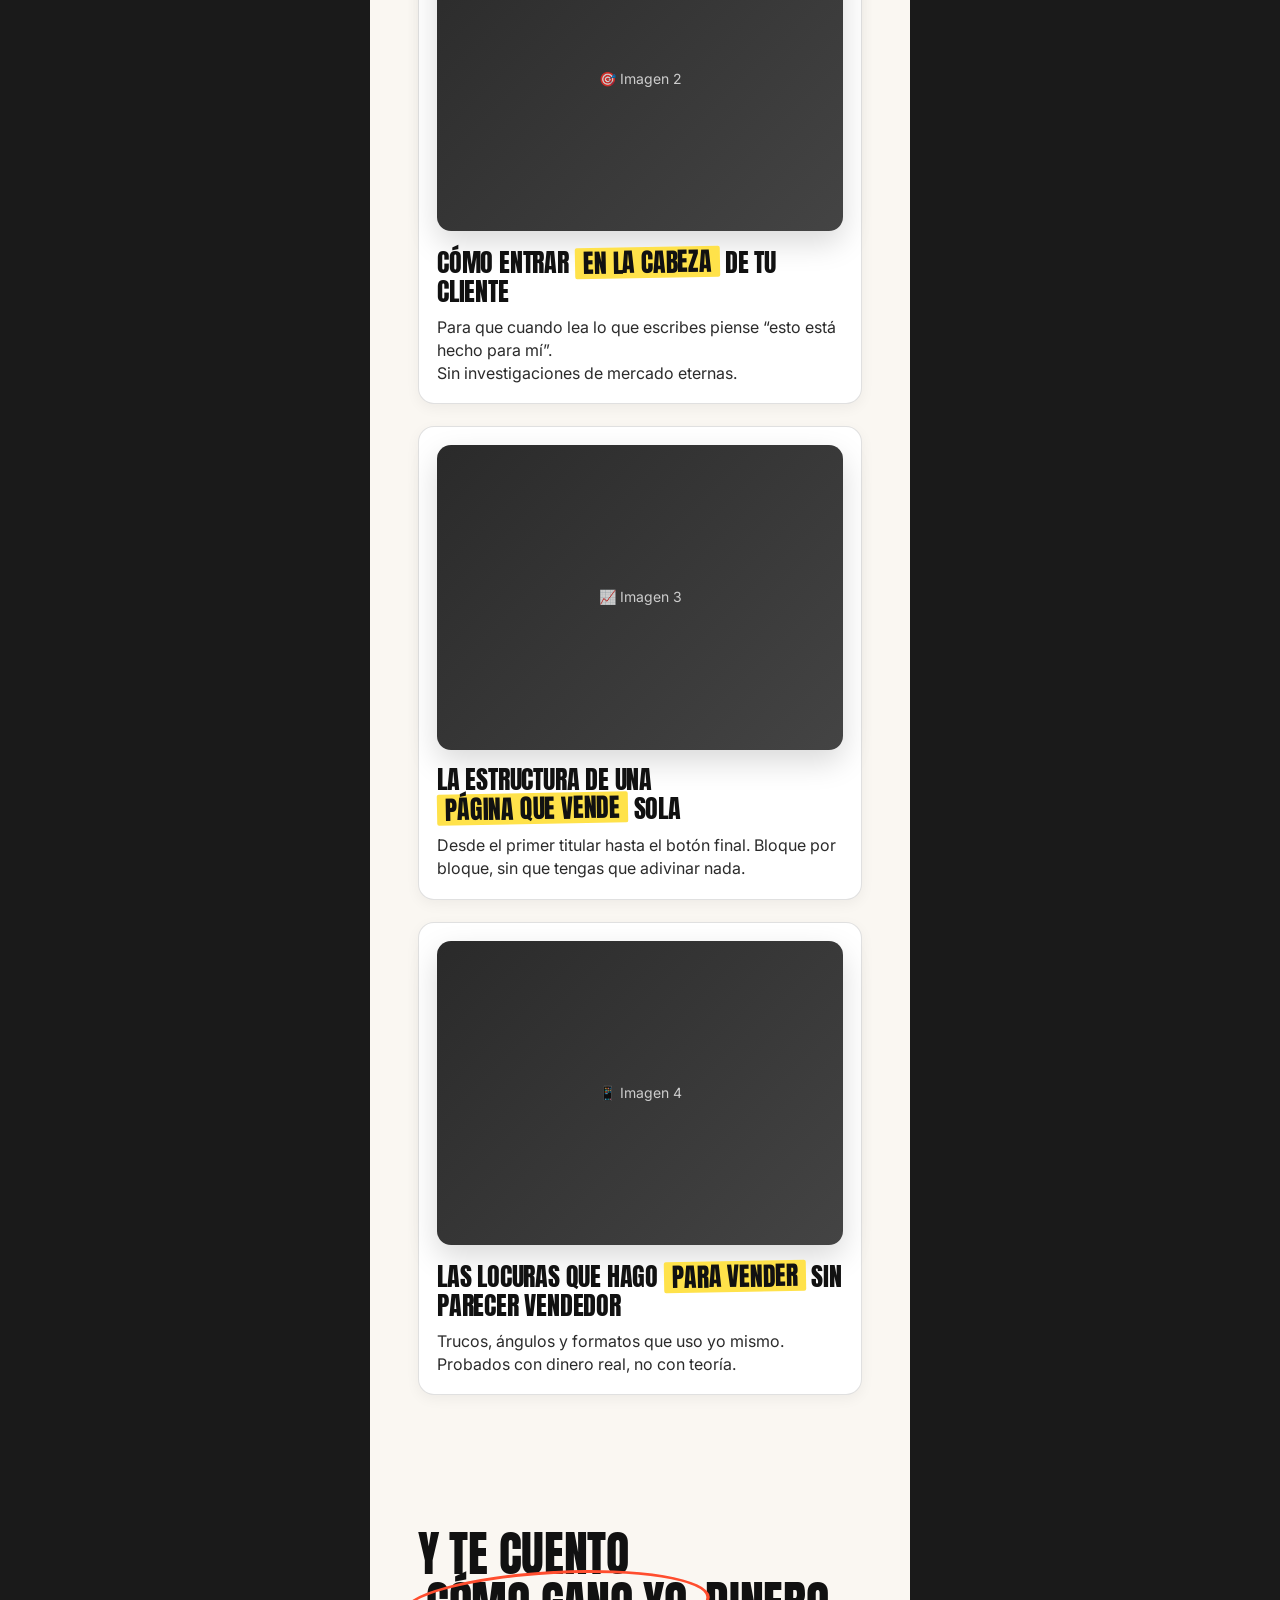
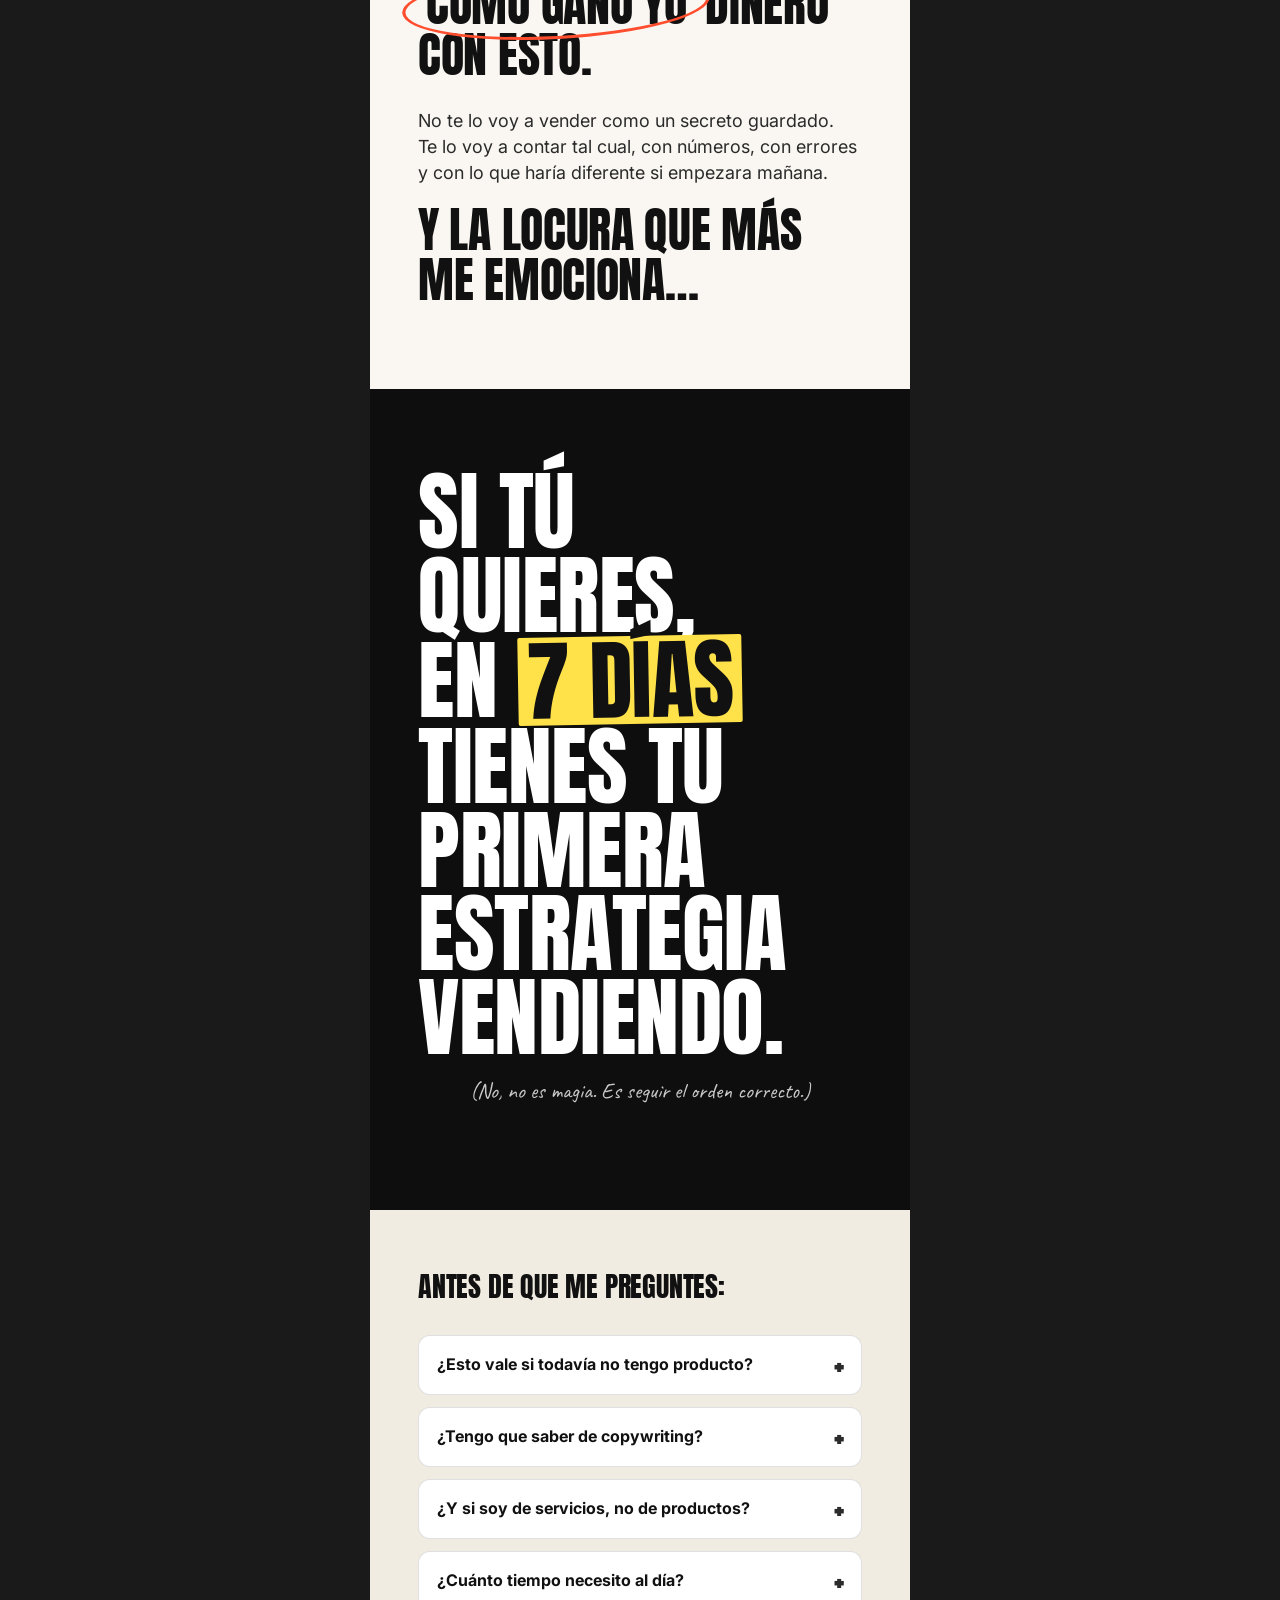
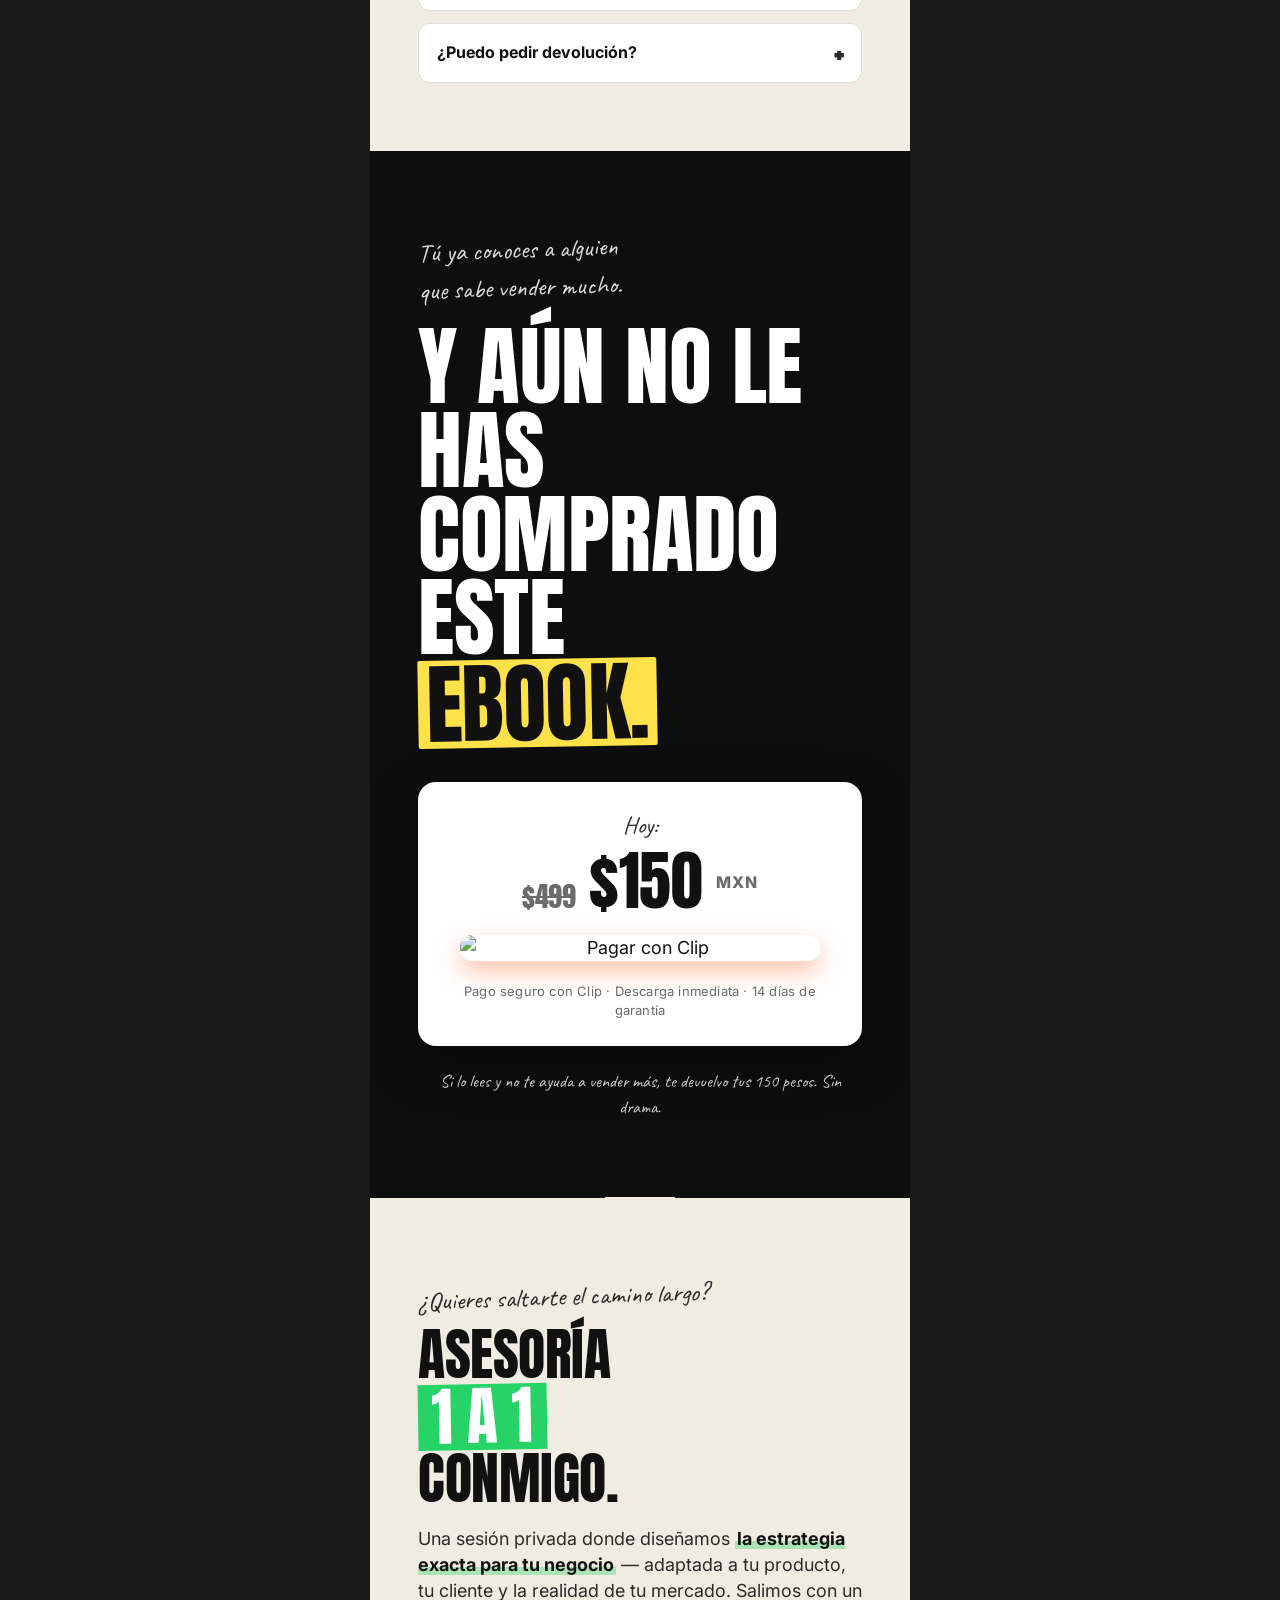
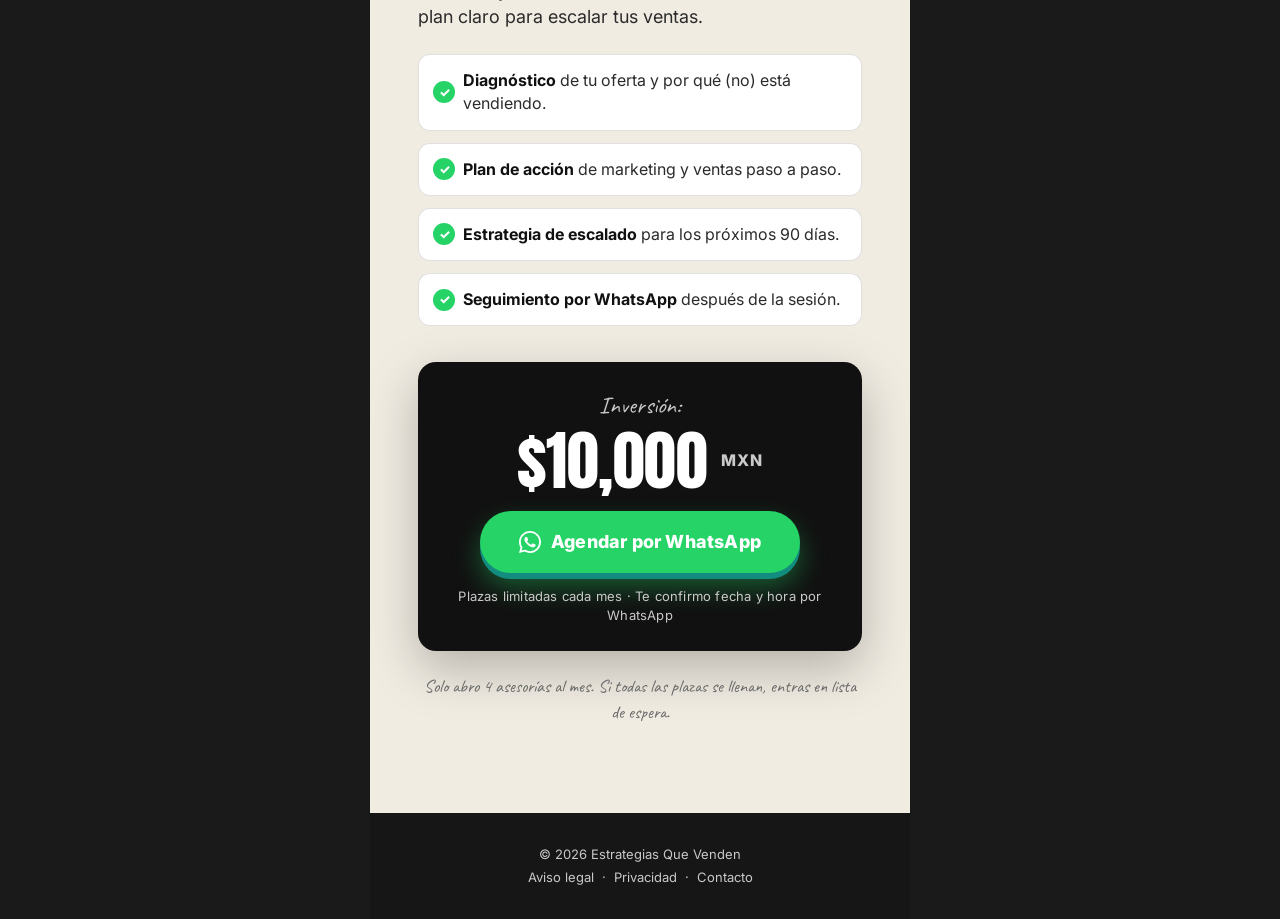
==== commit 9cbe5376: "Add 1-on-1 consulting upsell with WhatsApp CTA New section after the ebook CTA offering a personaliz" ====
--- a/index.html
+++ b/index.html
@@ -381,6 +381,71 @@
         </p>
       </section>
 
+      <!-- ============================ UPSELL: ASESORÍA ============================ -->
+      <section class="upsell">
+        <p class="kicker">¿Quieres saltarte el camino largo?</p>
+
+        <h2 class="upsell-title">
+          <span>Asesoría</span>
+          <span class="big-1on1">1&nbsp;a&nbsp;1</span>
+          <span>conmigo.</span>
+        </h2>
+
+        <p class="upsell-intro">
+          Una sesión privada donde diseñamos
+          <strong>la estrategia exacta para tu negocio</strong> — adaptada a tu
+          producto, tu cliente y la realidad de tu mercado. Salimos con un plan
+          claro para escalar tus ventas.
+        </p>
+
+        <ul class="upsell-list">
+          <li>
+            <strong>Diagnóstico</strong> de tu oferta y por qué (no) está
+            vendiendo.
+          </li>
+          <li>
+            <strong>Plan de acción</strong> de marketing y ventas paso a paso.
+          </li>
+          <li>
+            <strong>Estrategia de escalado</strong> para los próximos 90 días.
+          </li>
+          <li>
+            <strong>Seguimiento por WhatsApp</strong> después de la sesión.
+          </li>
+        </ul>
+
+        <div class="price-card upsell-card">
+          <p class="price-label">Inversión:</p>
+          <p class="price">
+            <span class="now">$10,000</span>
+            <span class="currency">MXN</span>
+          </p>
+
+          <a
+            href="https://wa.me/529992599438?text=Hola%2C%20quiero%20agendar%20mi%20asesor%C3%ADa%201%20a%201%20de%20estrategia%20para%20mi%20negocio."
+            class="wa-btn"
+            target="_blank"
+            rel="noopener"
+          >
+            <svg viewBox="0 0 32 32" aria-hidden="true">
+              <path
+                d="M16 0C7.16 0 0 7.16 0 16c0 2.82.74 5.6 2.15 8.04L0 32l8.16-2.13A15.93 15.93 0 0 0 16 32c8.84 0 16-7.16 16-16S24.84 0 16 0zm0 29.33c-2.43 0-4.82-.66-6.9-1.9l-.5-.3-4.84 1.27 1.3-4.72-.32-.5A13.3 13.3 0 0 1 2.67 16c0-7.36 5.97-13.33 13.33-13.33S29.33 8.64 29.33 16 23.36 29.33 16 29.33zm7.32-9.99c-.4-.2-2.37-1.17-2.74-1.3-.37-.14-.64-.2-.9.2-.27.4-1.04 1.3-1.27 1.57-.23.27-.47.3-.87.1-.4-.2-1.7-.63-3.24-2-1.2-1.07-2-2.4-2.24-2.8-.23-.4-.02-.62.18-.82.18-.18.4-.47.6-.7.2-.23.27-.4.4-.67.13-.27.07-.5-.03-.7-.1-.2-.9-2.17-1.23-2.97-.33-.78-.66-.67-.9-.69h-.77c-.27 0-.7.1-1.07.5-.37.4-1.4 1.37-1.4 3.34s1.44 3.87 1.64 4.14c.2.27 2.83 4.32 6.87 6.06.96.42 1.7.67 2.28.86.96.3 1.83.26 2.52.16.77-.12 2.37-.97 2.7-1.9.33-.94.33-1.74.23-1.9-.1-.17-.37-.27-.77-.47z"
+              />
+            </svg>
+            <span>Agendar por WhatsApp</span>
+          </a>
+
+          <p class="micro">
+            Plazas limitadas cada mes · Te confirmo fecha y hora por WhatsApp
+          </p>
+        </div>
+
+        <p class="dim center small">
+          Solo abro 4 asesorías al mes. Si todas las plazas se llenan, entras
+          en lista de espera.
+        </p>
+      </section>
+
       <footer class="foot">
         <p>© <span id="year"></span> Estrategias Que Venden</p>
         <p class="legal">
--- a/styles.css
+++ b/styles.css
@@ -671,6 +671,170 @@
   letter-spacing: 0.2px;
 }
 
+/* ----------------------- Upsell (Asesoría 1-a-1) ----------------------- */
+.upsell {
+  background: var(--bg-paper);
+  color: var(--ink);
+  padding: 80px var(--side) 70px;
+  text-align: left;
+  position: relative;
+}
+
+.upsell::before {
+  content: "";
+  position: absolute;
+  top: -1px;
+  left: 50%;
+  transform: translateX(-50%);
+  background: var(--bg-paper);
+  width: 70px;
+  height: 30px;
+  border-radius: 0 0 40px 40px;
+}
+
+.upsell .kicker {
+  color: var(--ink-soft);
+  transform: rotate(-2deg);
+  margin-bottom: 14px;
+}
+
+.upsell-title {
+  font-family: var(--f-display);
+  font-weight: 400;
+  text-transform: uppercase;
+  letter-spacing: -0.5px;
+  line-height: 0.9;
+  margin: 0 0 22px;
+  display: flex;
+  flex-direction: column;
+  gap: 4px;
+}
+
+.upsell-title span {
+  font-size: 56px;
+}
+
+.upsell-title .big-1on1 {
+  background: #25d366;
+  color: var(--light);
+  padding: 4px 14px;
+  align-self: flex-start;
+  transform: rotate(-1deg);
+  font-size: 64px;
+}
+
+.upsell-intro {
+  font-size: 18px;
+  color: var(--ink-soft);
+  margin: 0 0 24px;
+  max-width: 480px;
+}
+
+.upsell-intro strong {
+  color: var(--ink);
+  background: linear-gradient(transparent 60%, rgba(37, 211, 102, 0.35) 60%);
+  padding: 0 2px;
+}
+
+.upsell-list {
+  list-style: none;
+  padding: 0;
+  margin: 0 0 32px;
+  display: grid;
+  gap: 12px;
+}
+
+.upsell-list li {
+  background: var(--light);
+  padding: 14px 18px 14px 44px;
+  border-radius: 12px;
+  border: 1px solid var(--rule);
+  font-size: 16px;
+  color: var(--ink-soft);
+  position: relative;
+}
+
+.upsell-list li::before {
+  content: "✓";
+  position: absolute;
+  left: 14px;
+  top: 50%;
+  transform: translateY(-50%);
+  width: 22px;
+  height: 22px;
+  background: #25d366;
+  color: var(--light);
+  border-radius: 50%;
+  display: flex;
+  align-items: center;
+  justify-content: center;
+  font-weight: 800;
+  font-size: 13px;
+}
+
+.upsell-list li strong {
+  color: var(--ink);
+}
+
+.upsell-card {
+  background: var(--ink);
+  color: var(--light);
+  box-shadow: 0 18px 50px rgba(0, 0, 0, 0.25);
+}
+
+.upsell-card .price-label {
+  color: var(--light-dim);
+}
+
+.upsell-card .price .now {
+  color: var(--light);
+}
+
+.upsell-card .price .currency {
+  color: var(--light-dim);
+}
+
+.upsell-card .micro {
+  color: var(--light-dim);
+}
+
+/* WhatsApp button */
+.wa-btn {
+  display: inline-flex;
+  align-items: center;
+  justify-content: center;
+  gap: 10px;
+  background: #25d366;
+  color: var(--light);
+  text-decoration: none;
+  font-weight: 800;
+  font-size: 18px;
+  padding: 18px 26px;
+  border-radius: 999px;
+  letter-spacing: 0.2px;
+  box-shadow: 0 6px 0 #128c7e, 0 14px 28px rgba(37, 211, 102, 0.4);
+  transition: transform 0.15s ease, box-shadow 0.15s ease;
+  width: 100%;
+  max-width: 320px;
+}
+
+.wa-btn:hover {
+  transform: translateY(-2px);
+  box-shadow: 0 8px 0 #128c7e, 0 16px 32px rgba(37, 211, 102, 0.45);
+}
+
+.wa-btn:active {
+  transform: translateY(2px);
+  box-shadow: 0 2px 0 #128c7e, 0 6px 14px rgba(37, 211, 102, 0.3);
+}
+
+.wa-btn svg {
+  width: 22px;
+  height: 22px;
+  fill: currentColor;
+  flex-shrink: 0;
+}
+
 /* ----------------------- Footer ----------------------- */
 .foot {
   background: var(--bg-dark-2);
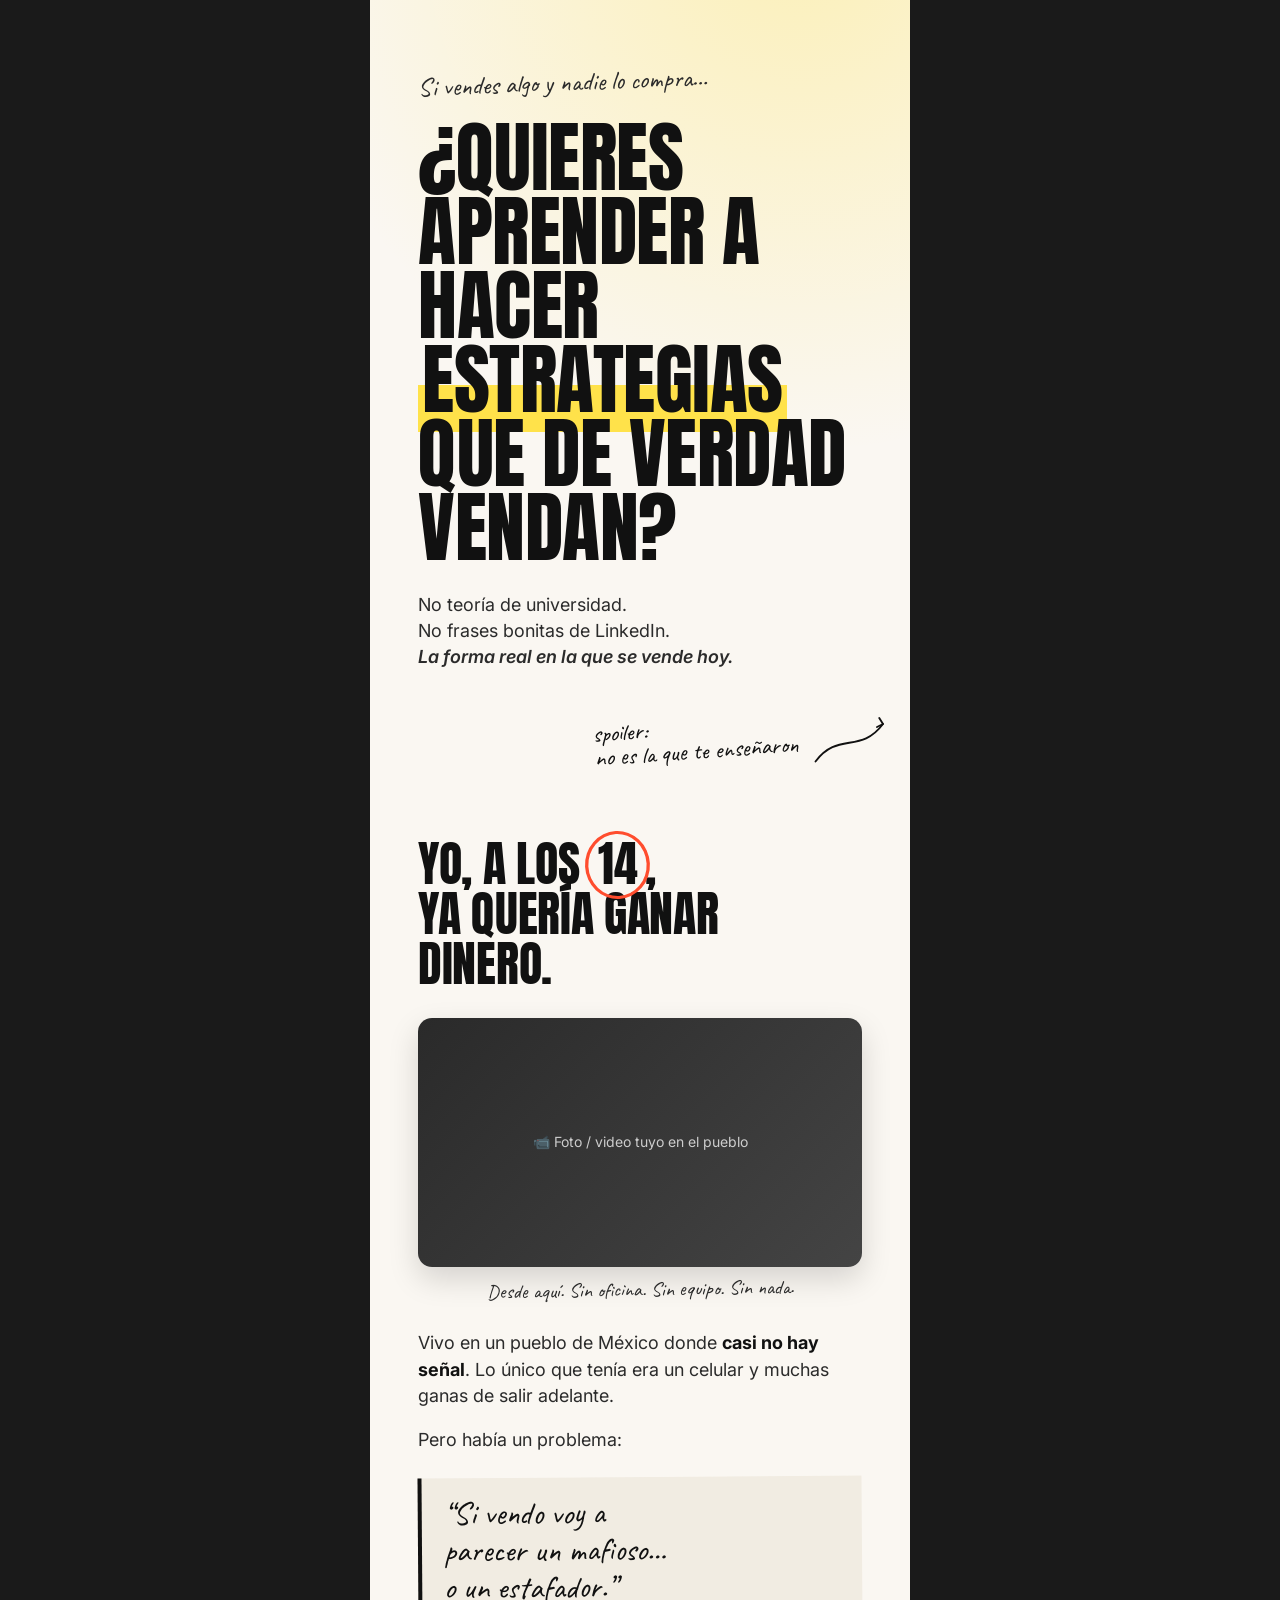
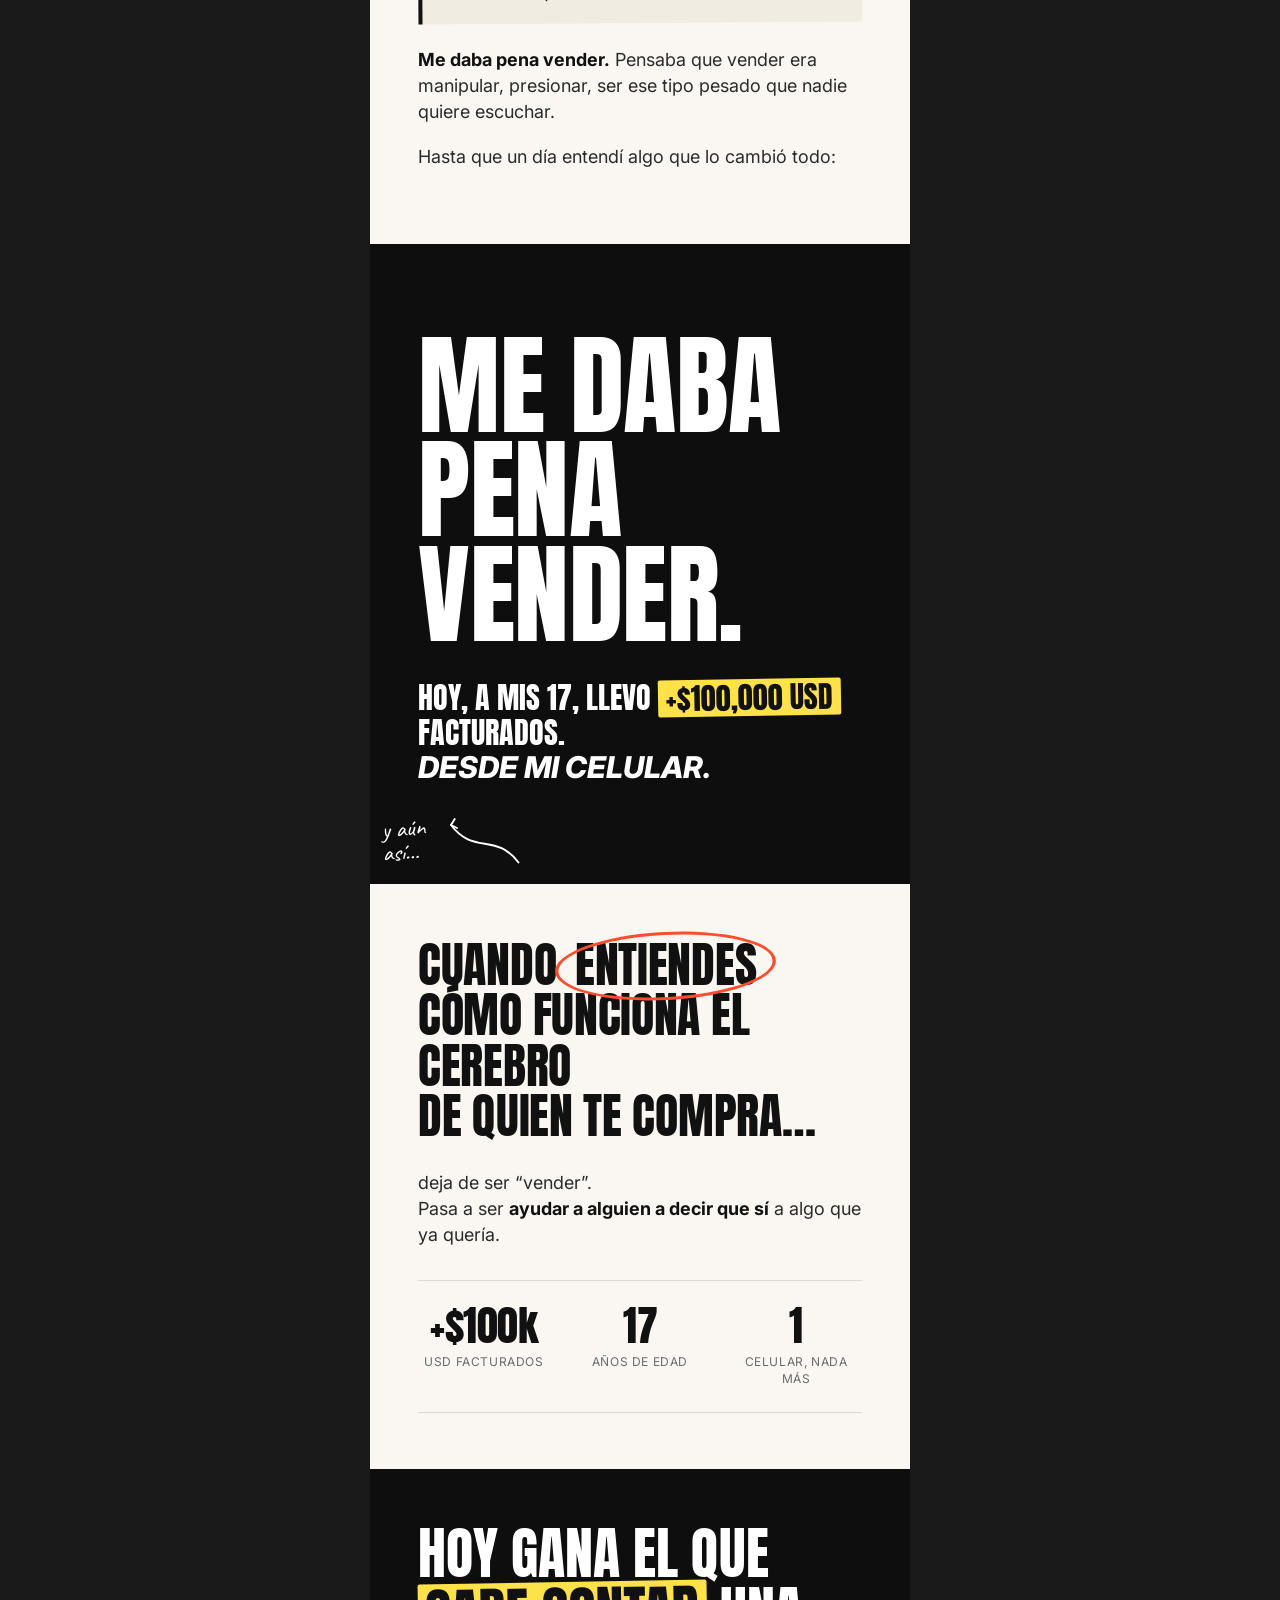
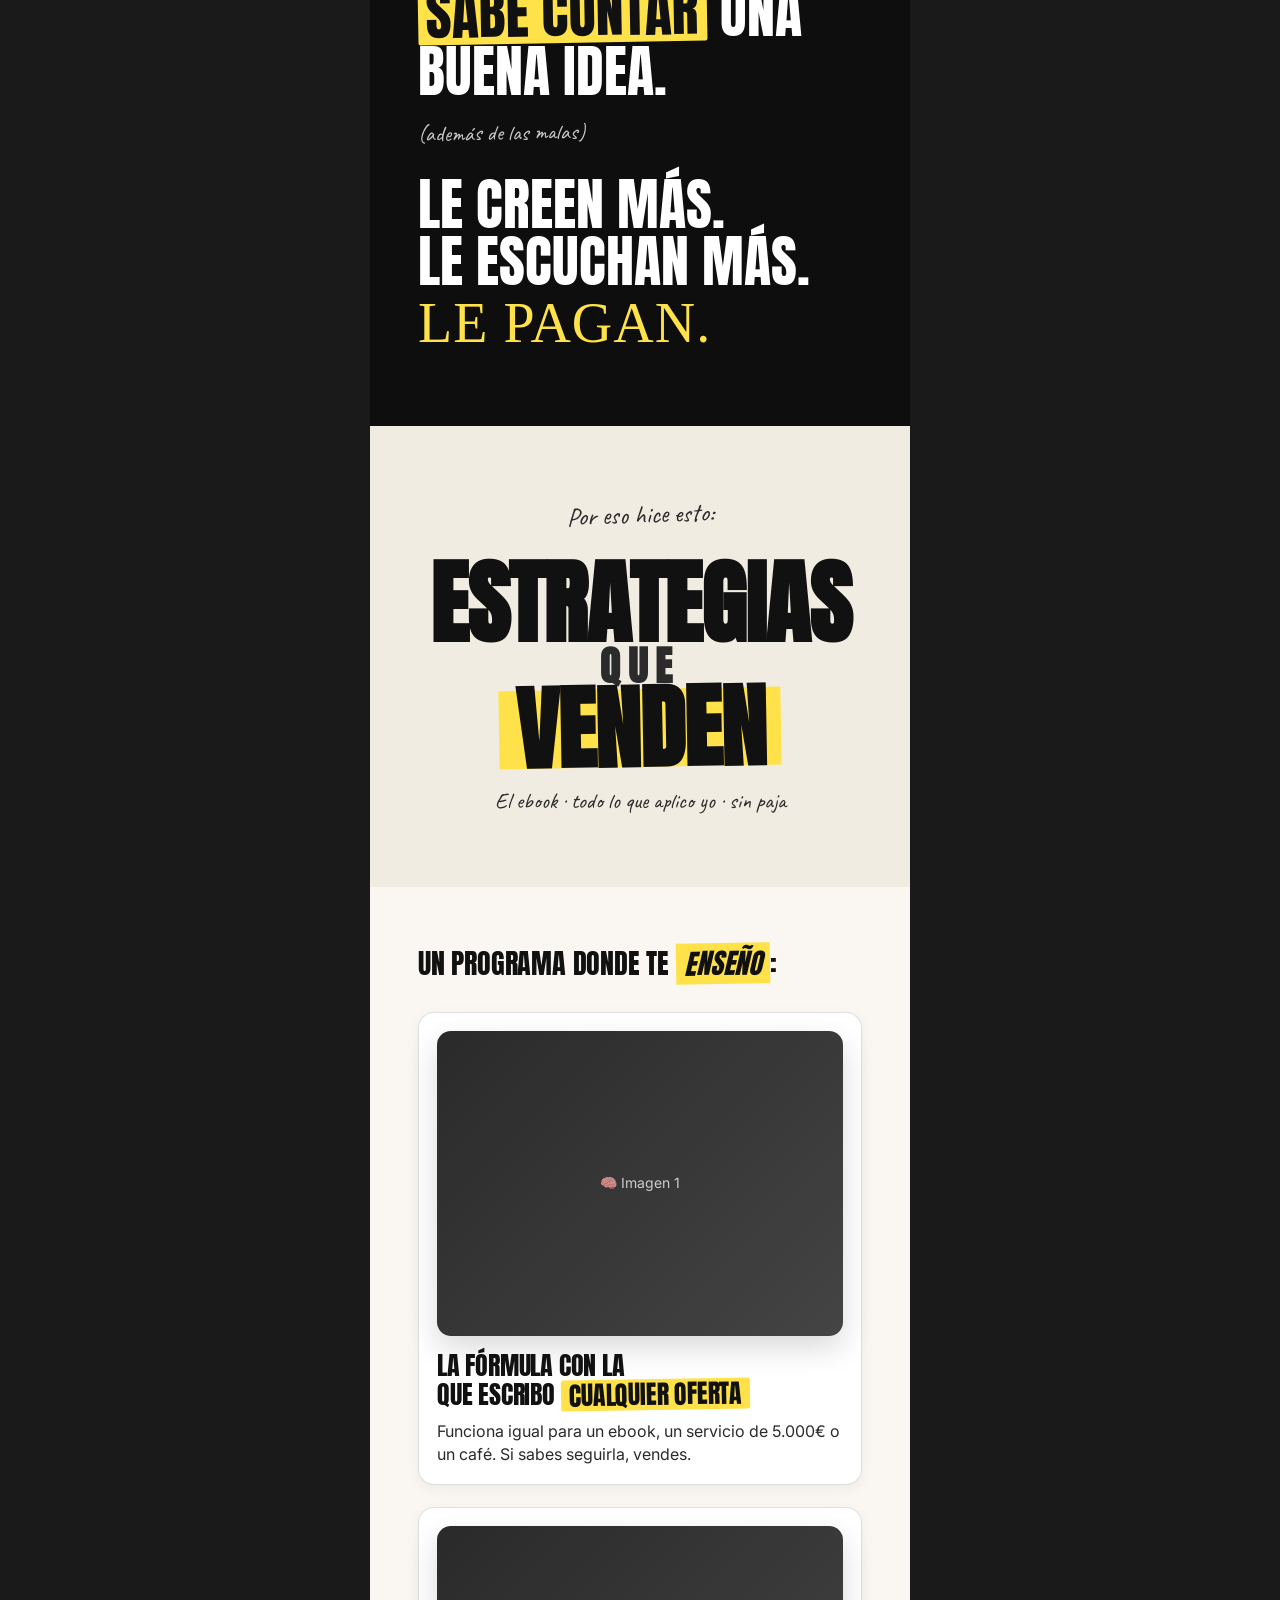
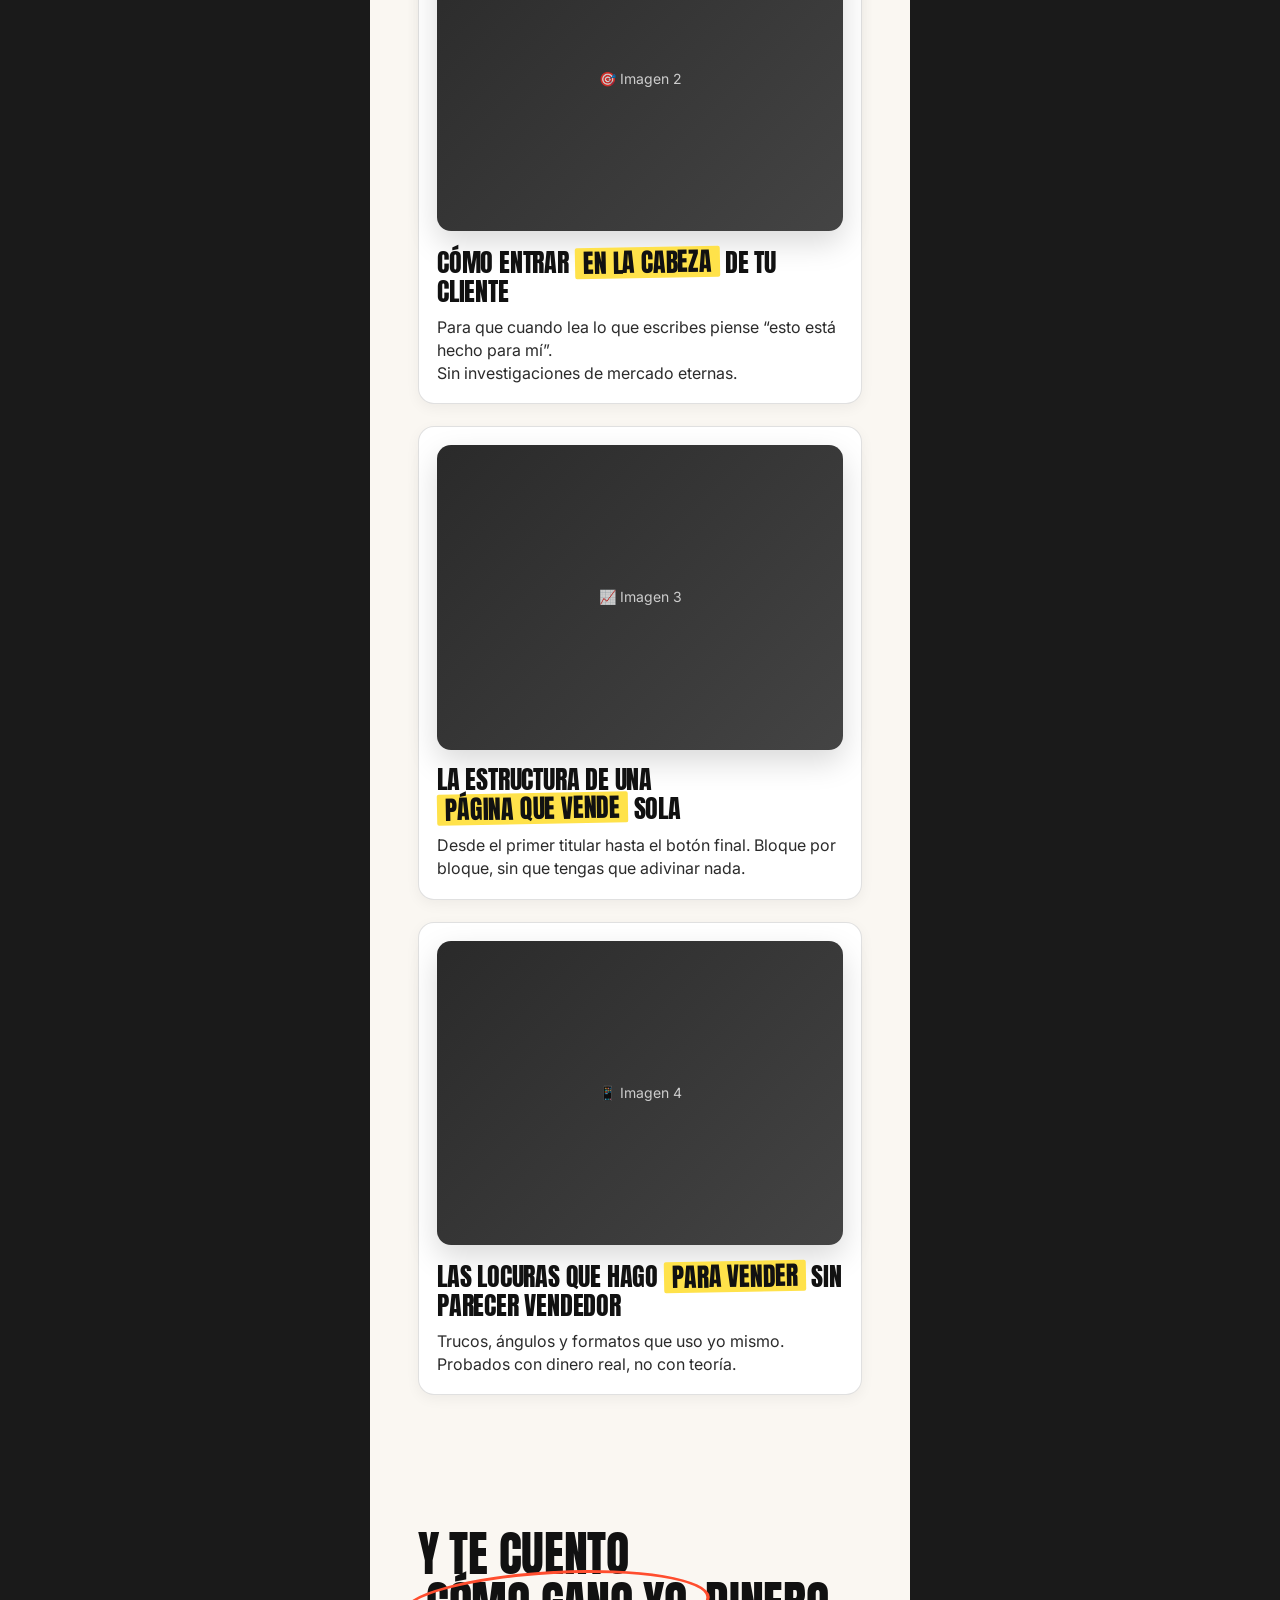
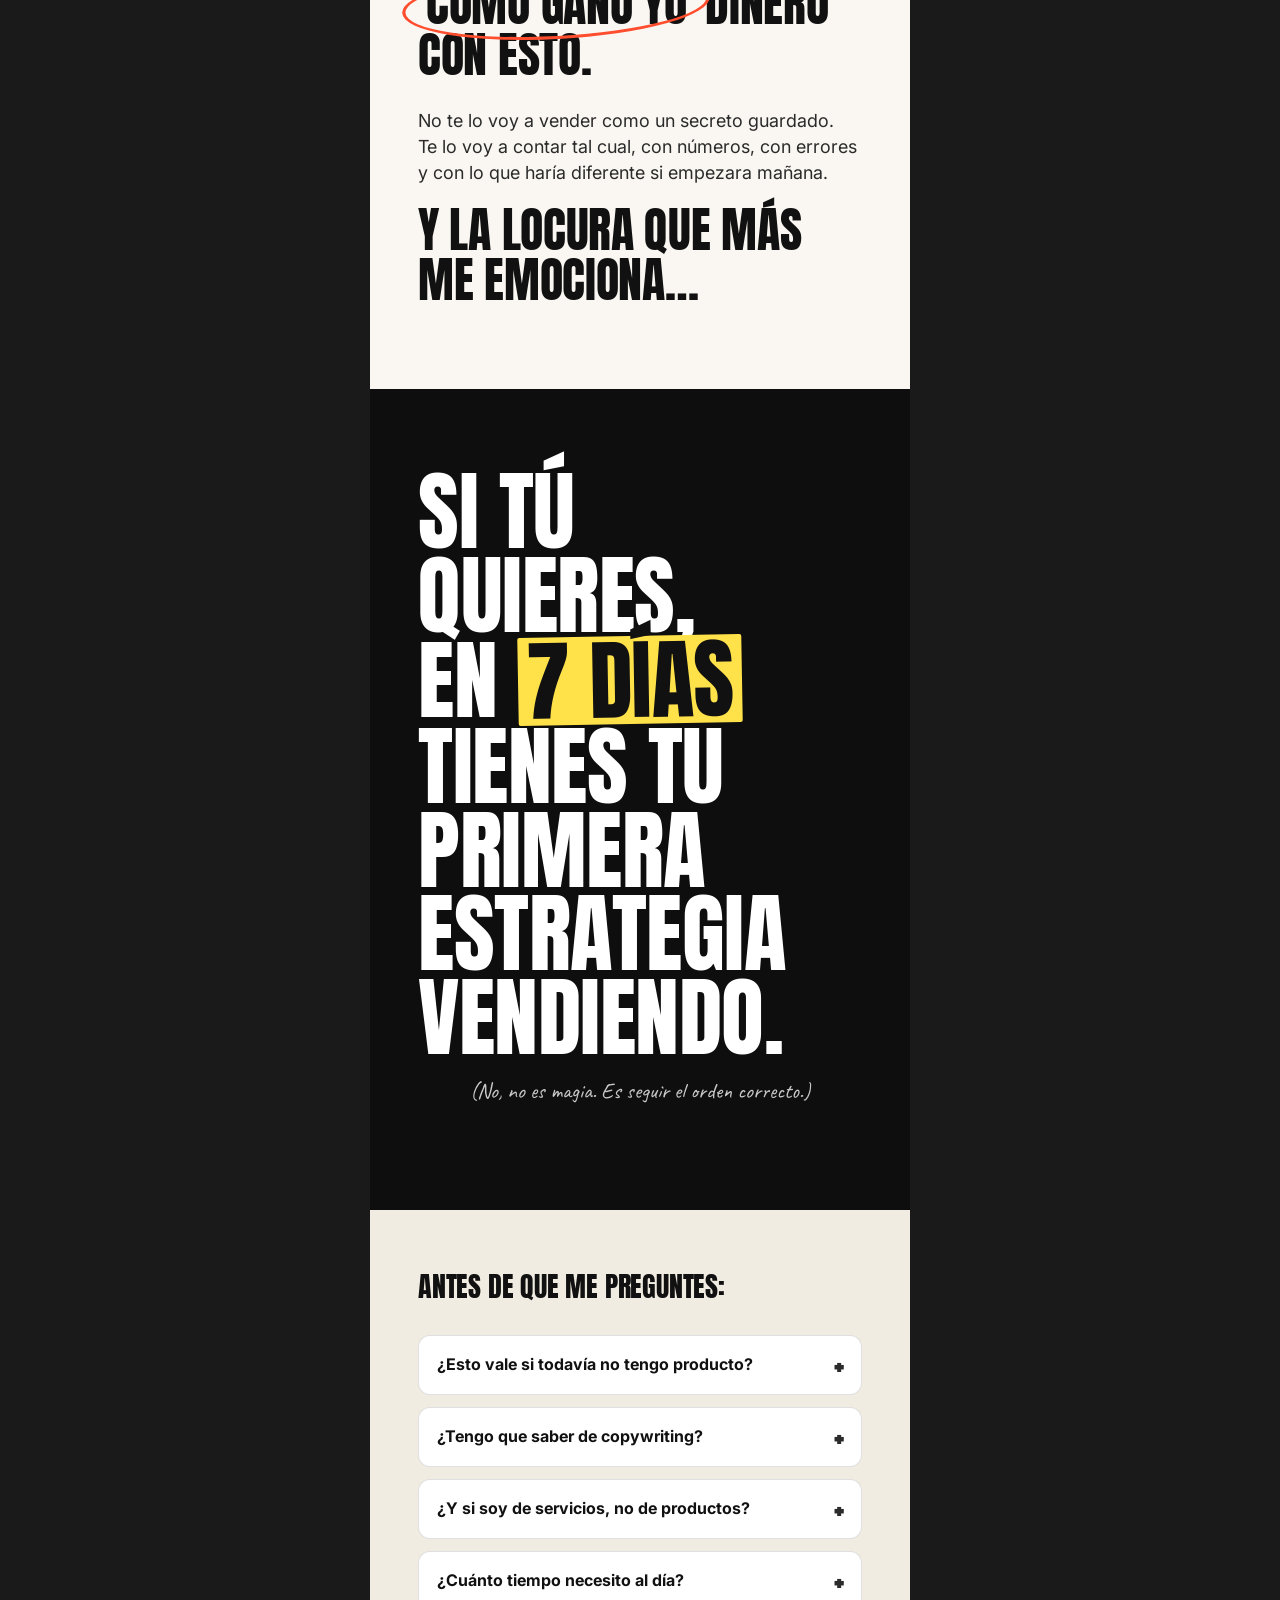
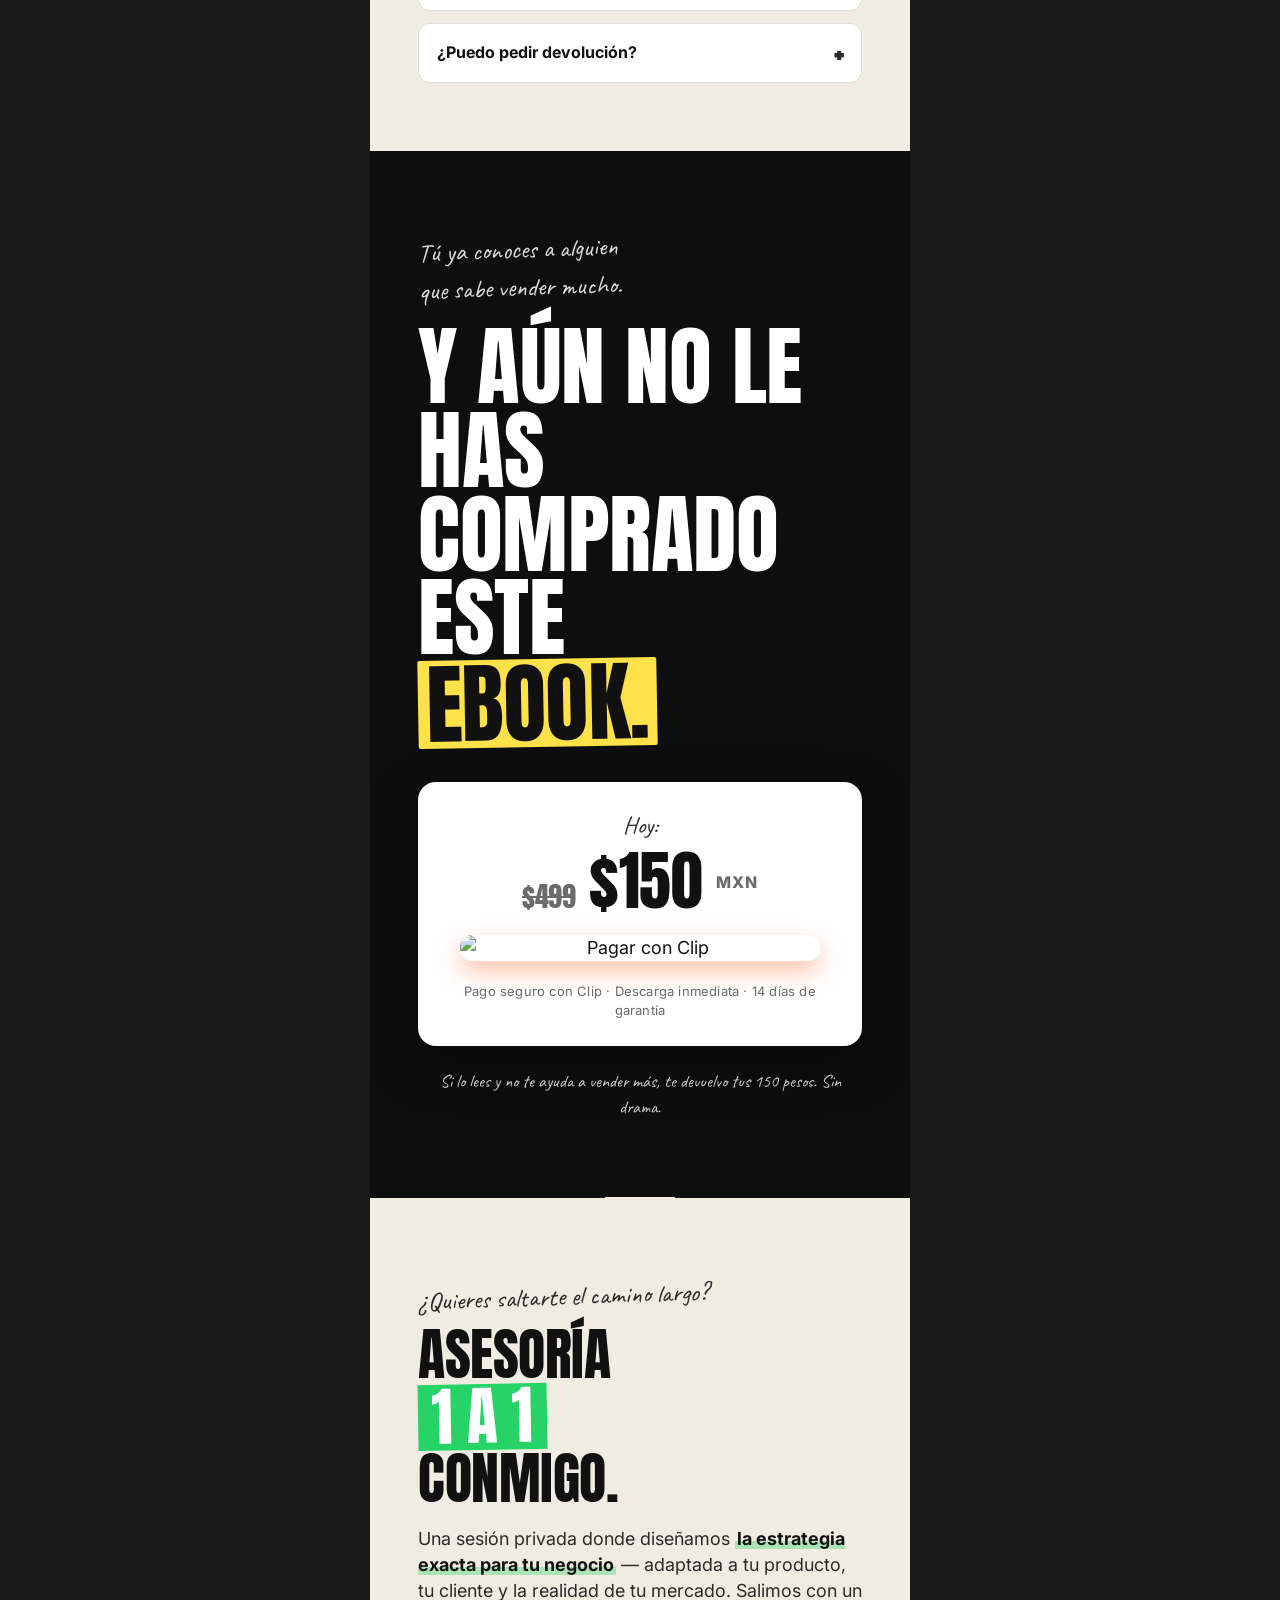
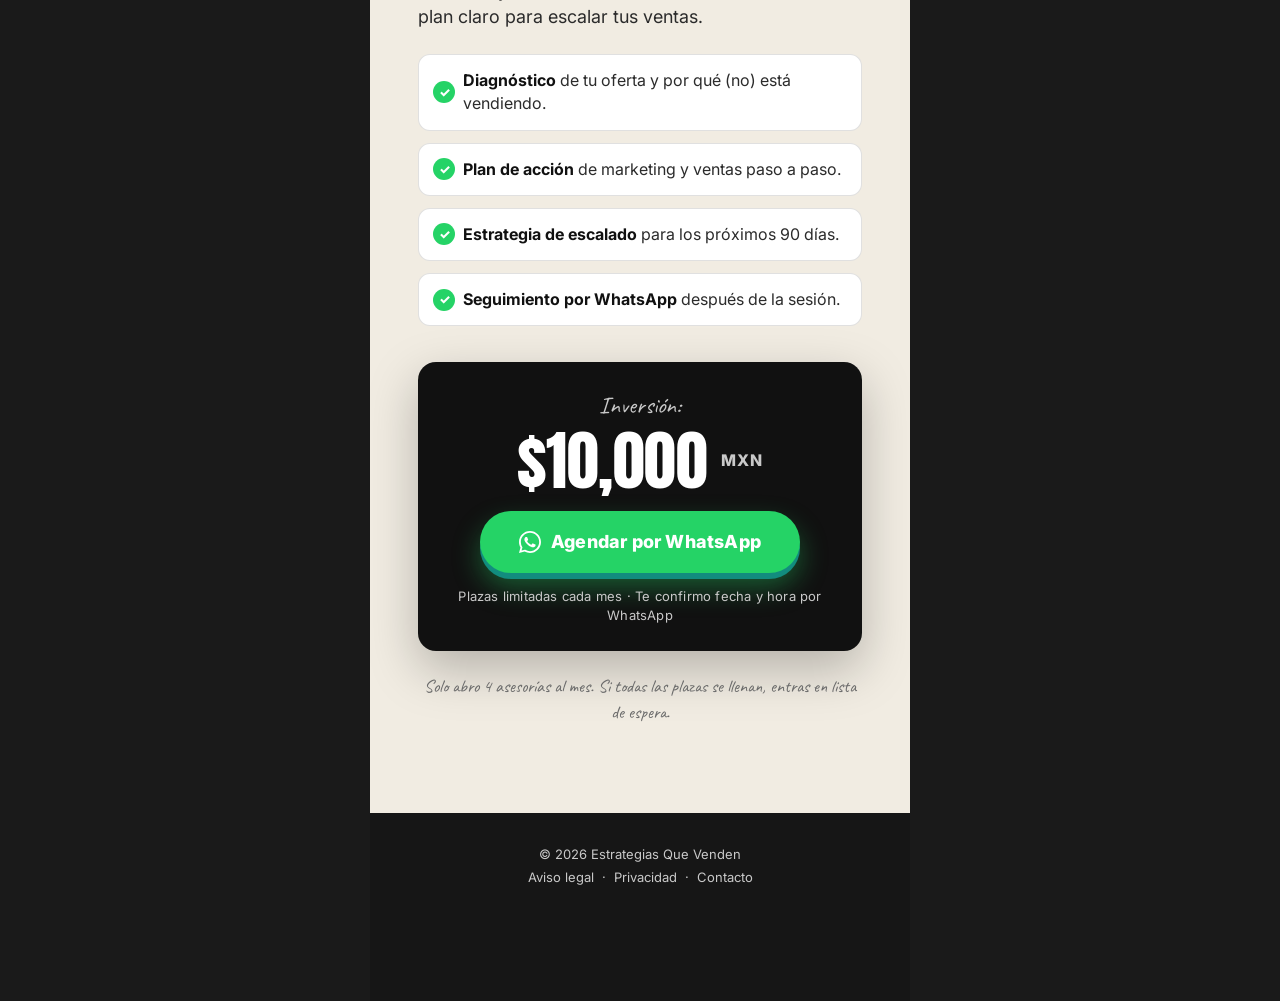
==== commit ed2a87e4: "Add sticky bottom CTA bar for the ebook A fixed bar with the discounted price ($499 → $150 MXN) and " ====
--- a/index.html
+++ b/index.html
@@ -446,6 +446,27 @@
         </p>
       </section>
 
+      <!-- Sticky bottom CTA - always visible while scrolling -->
+      <div class="sticky-cta hidden" id="sticky-cta" aria-hidden="true">
+        <div class="sticky-cta-inner">
+          <div class="sticky-cta-info">
+            <span class="sticky-cta-label">El ebook</span>
+            <span class="sticky-cta-price">
+              <span class="strike-small">$499</span>
+              <strong>$150 <em>MXN</em></strong>
+            </span>
+          </div>
+          <a
+            href="https://pago.clip.mx/c415def5-1a5f-478e-af9f-f1979a54b82a"
+            class="sticky-cta-btn"
+            target="_blank"
+            rel="noopener"
+          >
+            Lo quiero →
+          </a>
+        </div>
+      </div>
+
       <footer class="foot">
         <p>© <span id="year"></span> Estrategias Que Venden</p>
         <p class="legal">
@@ -457,6 +478,40 @@
 
     <script>
       document.getElementById("year").textContent = new Date().getFullYear();
+
+      // ---- Sticky CTA visibility ----
+      (function () {
+        var sticky = document.getElementById("sticky-cta");
+        if (!sticky) return;
+
+        var hero = document.querySelector(".hero");
+        var finalCard = document.querySelector(".final-cta .price-card");
+        var upsellCard = document.querySelector(".upsell-card");
+
+        function rectVisible(el) {
+          if (!el) return false;
+          var r = el.getBoundingClientRect();
+          return r.top < window.innerHeight - 80 && r.bottom > 80;
+        }
+
+        function update() {
+          var heroBottom = hero ? hero.offsetTop + hero.offsetHeight : 0;
+          var passedHero = window.scrollY > heroBottom - 120;
+          var overCta = rectVisible(finalCard) || rectVisible(upsellCard);
+
+          if (passedHero && !overCta) {
+            sticky.classList.remove("hidden");
+            sticky.setAttribute("aria-hidden", "false");
+          } else {
+            sticky.classList.add("hidden");
+            sticky.setAttribute("aria-hidden", "true");
+          }
+        }
+
+        update();
+        window.addEventListener("scroll", update, { passive: true });
+        window.addEventListener("resize", update);
+      })();
     </script>
   </body>
 </html>
--- a/styles.css
+++ b/styles.css
@@ -835,11 +835,113 @@
   flex-shrink: 0;
 }
 
+/* ----------------------- Sticky bottom CTA ----------------------- */
+.sticky-cta {
+  position: fixed;
+  left: 0;
+  right: 0;
+  bottom: 0;
+  z-index: 100;
+  background: var(--ink);
+  color: var(--light);
+  padding: 12px 16px;
+  border-top: 2px solid var(--accent);
+  box-shadow: 0 -8px 24px rgba(0, 0, 0, 0.35);
+  transform: translateY(0);
+  transition: transform 0.28s ease, opacity 0.2s ease;
+  opacity: 1;
+}
+
+.sticky-cta.hidden {
+  transform: translateY(110%);
+  opacity: 0;
+  pointer-events: none;
+}
+
+.sticky-cta-inner {
+  max-width: var(--max-w);
+  margin: 0 auto;
+  display: flex;
+  align-items: center;
+  justify-content: space-between;
+  gap: 12px;
+}
+
+.sticky-cta-info {
+  display: flex;
+  flex-direction: column;
+  line-height: 1.05;
+  min-width: 0;
+}
+
+.sticky-cta-label {
+  font-size: 10px;
+  text-transform: uppercase;
+  letter-spacing: 1.2px;
+  color: var(--light-dim);
+  margin-bottom: 4px;
+}
+
+.sticky-cta-price {
+  display: flex;
+  align-items: baseline;
+  gap: 8px;
+  font-family: var(--f-display);
+  font-size: 26px;
+  letter-spacing: -0.3px;
+}
+
+.sticky-cta-price strong {
+  font-weight: 400;
+}
+
+.sticky-cta-price em {
+  font-style: normal;
+  font-size: 12px;
+  color: var(--light-dim);
+  letter-spacing: 1px;
+  margin-left: 2px;
+}
+
+.sticky-cta-price .strike-small {
+  font-size: 13px;
+  color: var(--light-dim);
+  text-decoration: line-through;
+  font-family: var(--f-sans);
+  font-weight: 700;
+}
+
+.sticky-cta-btn {
+  background: var(--accent);
+  color: var(--ink);
+  text-decoration: none;
+  font-weight: 800;
+  padding: 14px 20px;
+  border-radius: 999px;
+  font-size: 15px;
+  white-space: nowrap;
+  letter-spacing: 0.2px;
+  box-shadow: 0 4px 0 var(--accent-2);
+  transition: transform 0.12s ease, box-shadow 0.12s ease;
+  flex-shrink: 0;
+}
+
+.sticky-cta-btn:hover {
+  transform: translateY(-2px);
+  box-shadow: 0 6px 0 var(--accent-2);
+}
+
+.sticky-cta-btn:active {
+  transform: translateY(2px);
+  box-shadow: 0 1px 0 var(--accent-2);
+}
+
 /* ----------------------- Footer ----------------------- */
 .foot {
   background: var(--bg-dark-2);
   color: var(--light-dim);
-  padding: 28px var(--side);
+  /* extra bottom padding so the sticky CTA never covers footer content */
+  padding: 28px var(--side) 110px;
   font-size: 13px;
   text-align: center;
 }
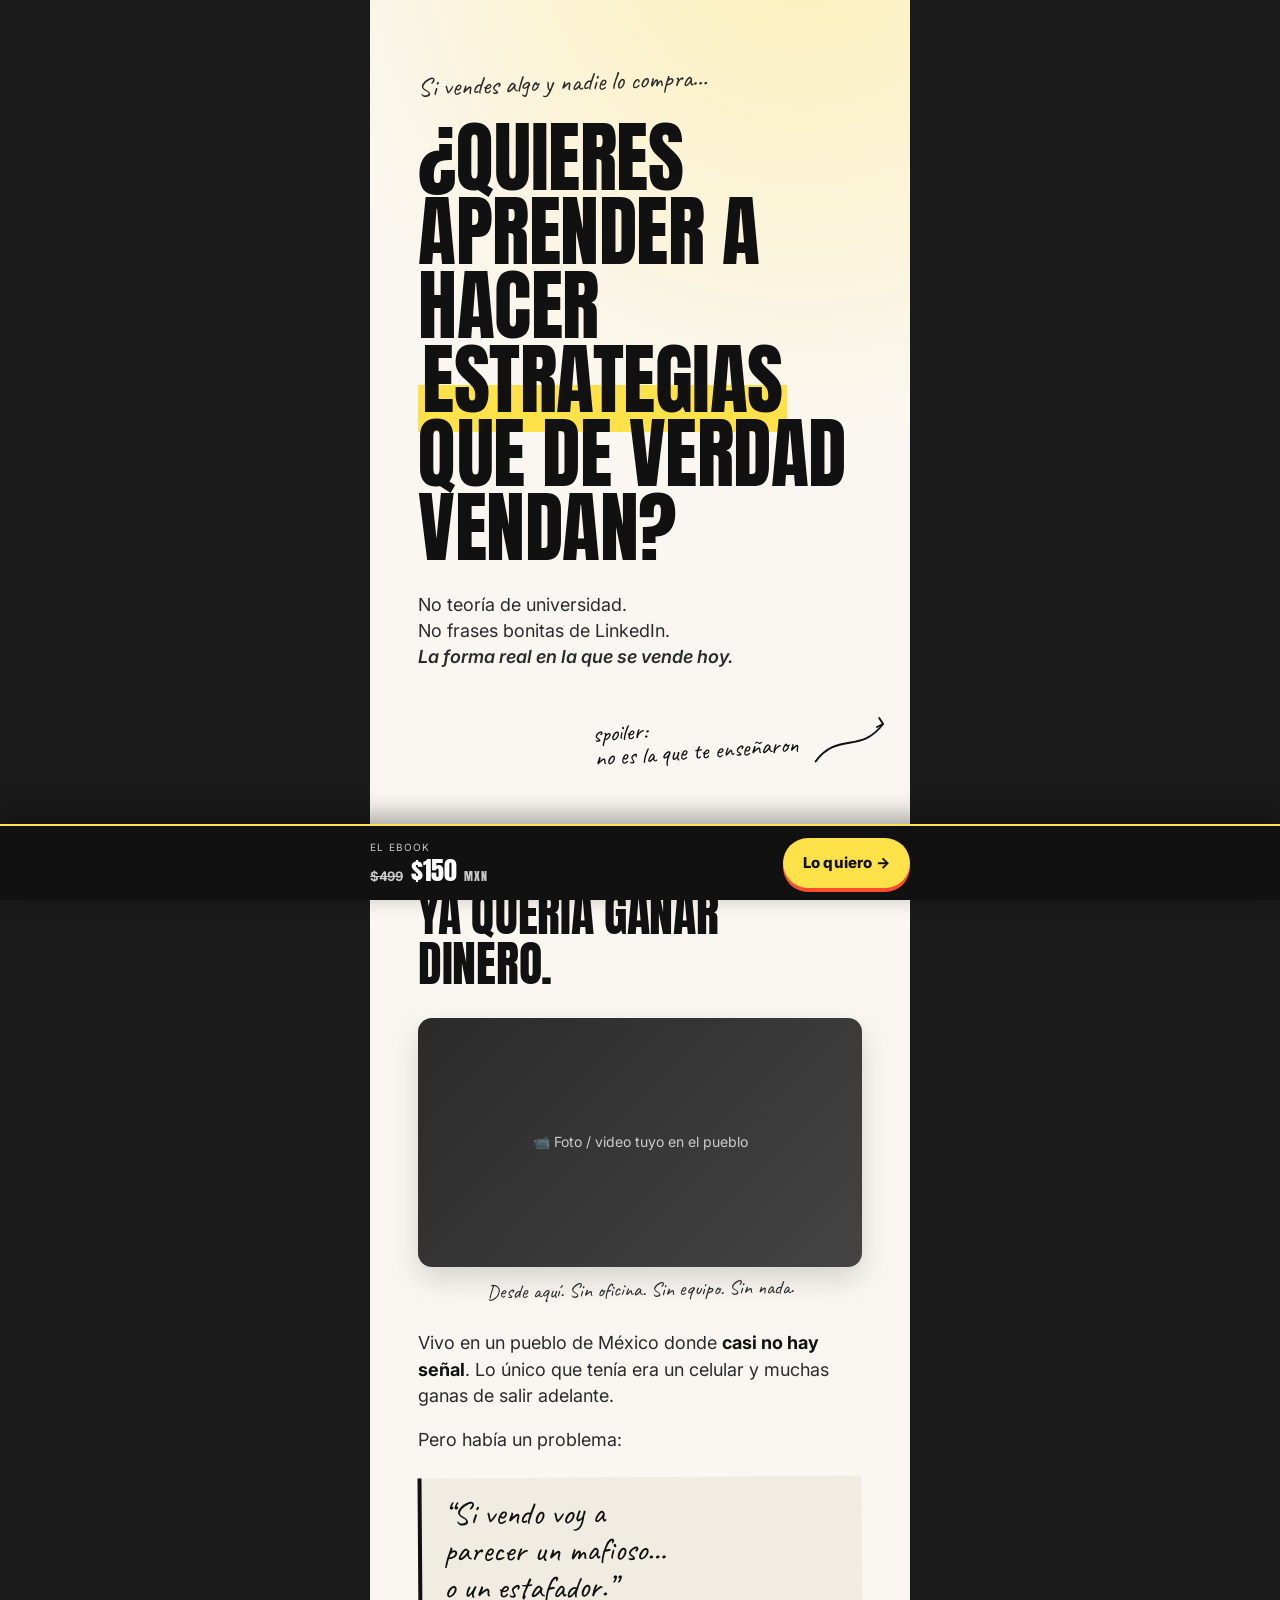
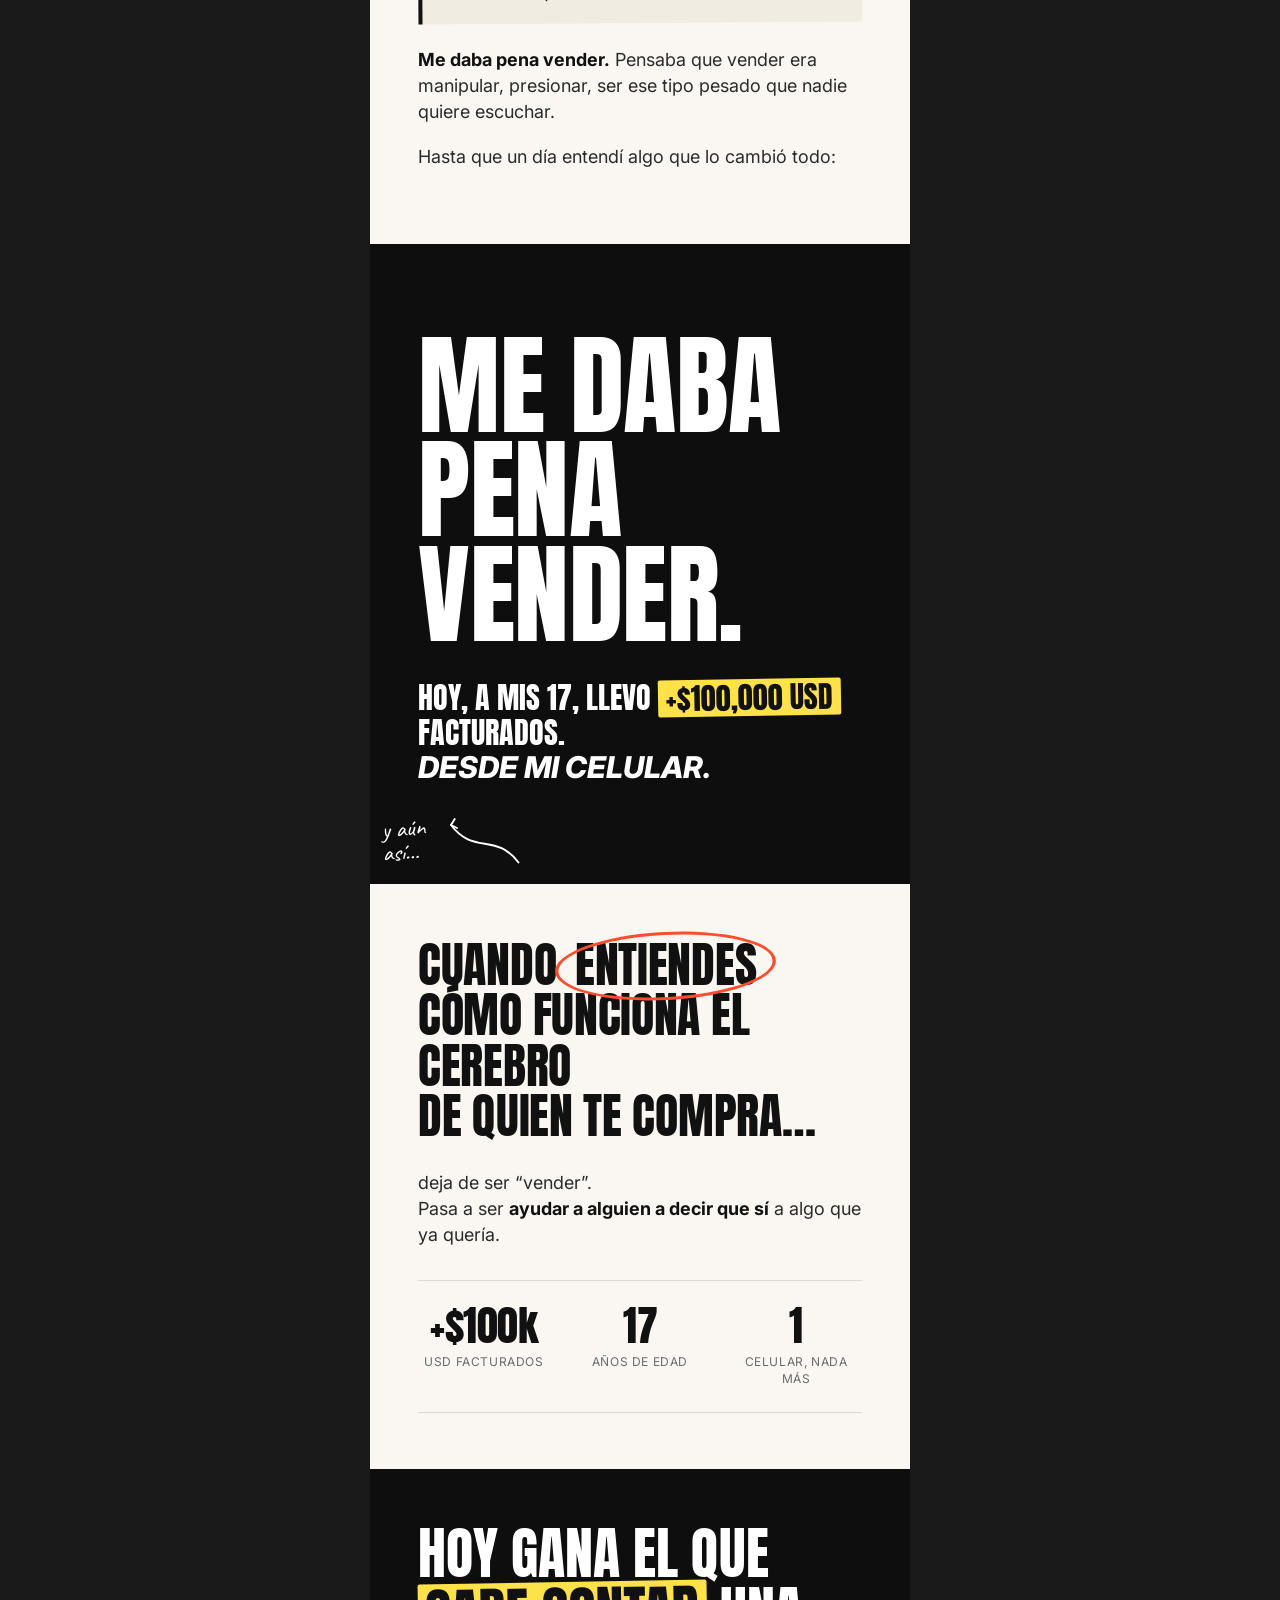
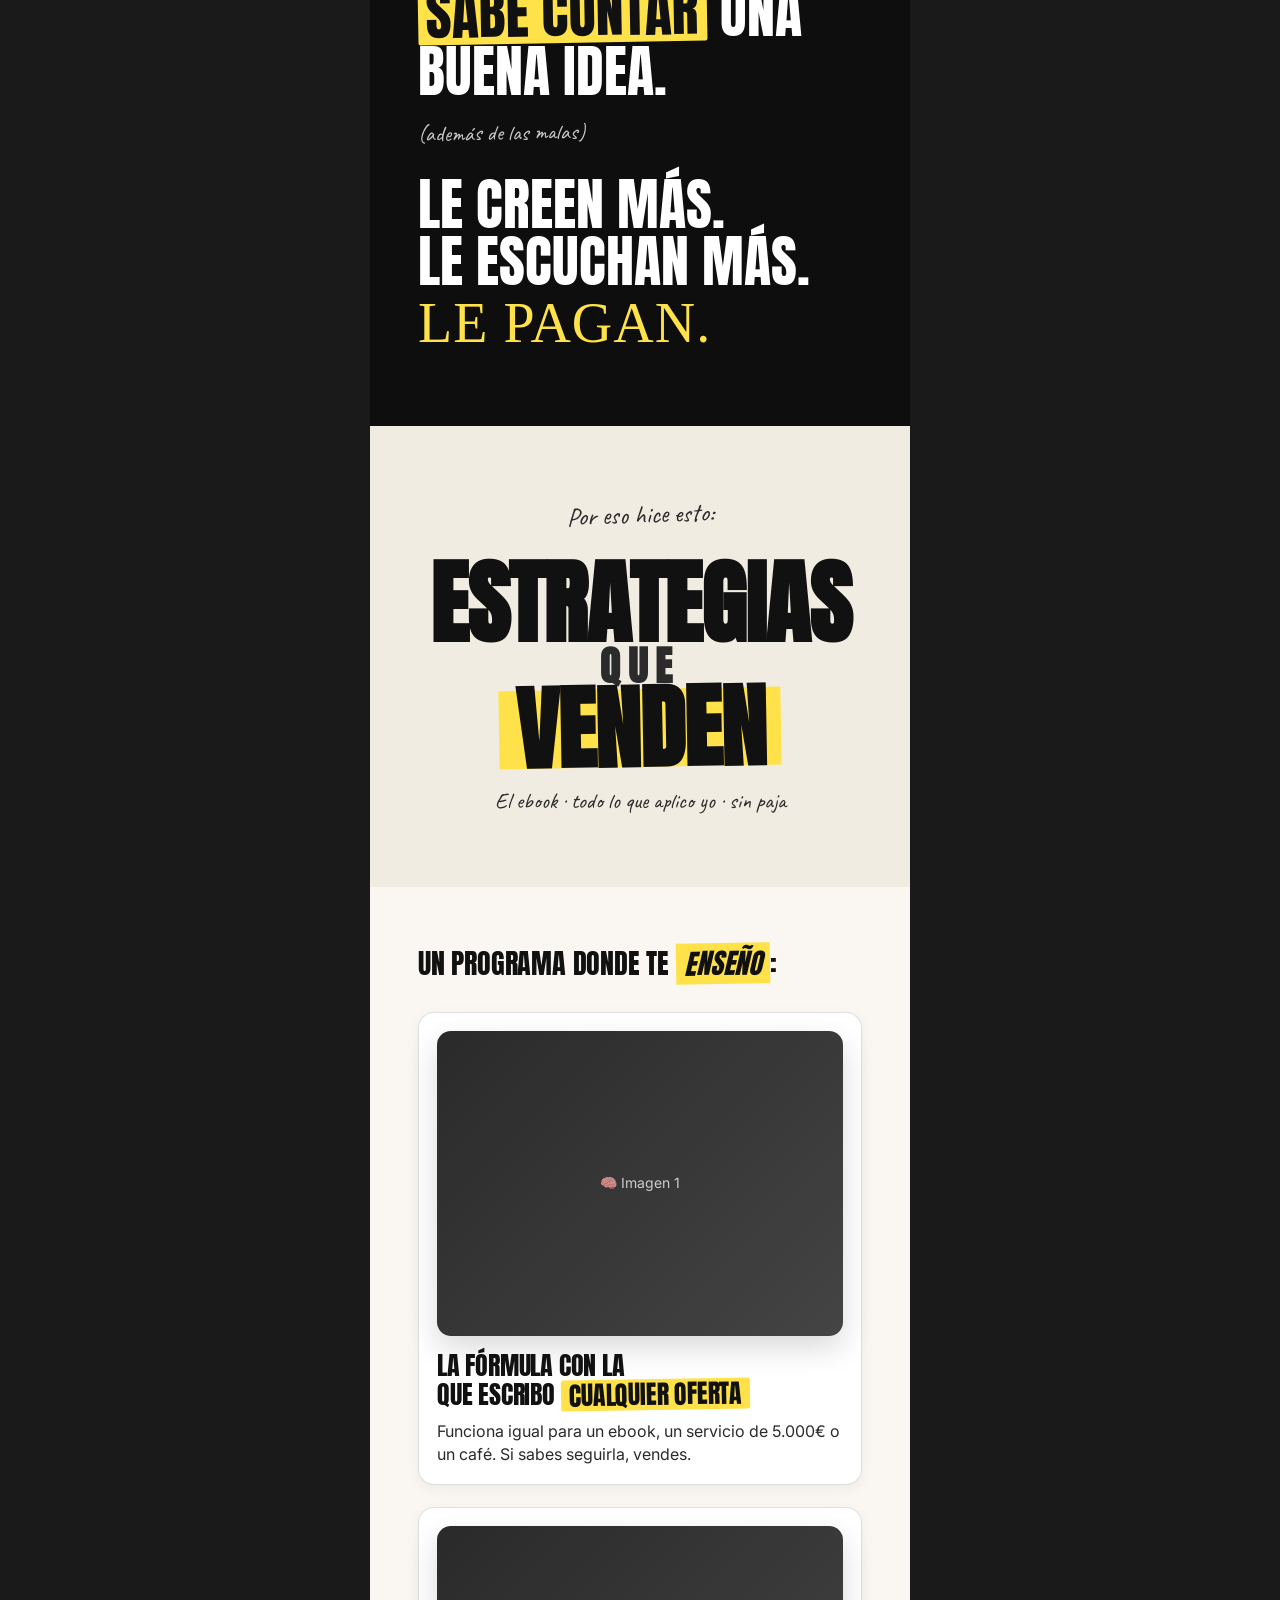
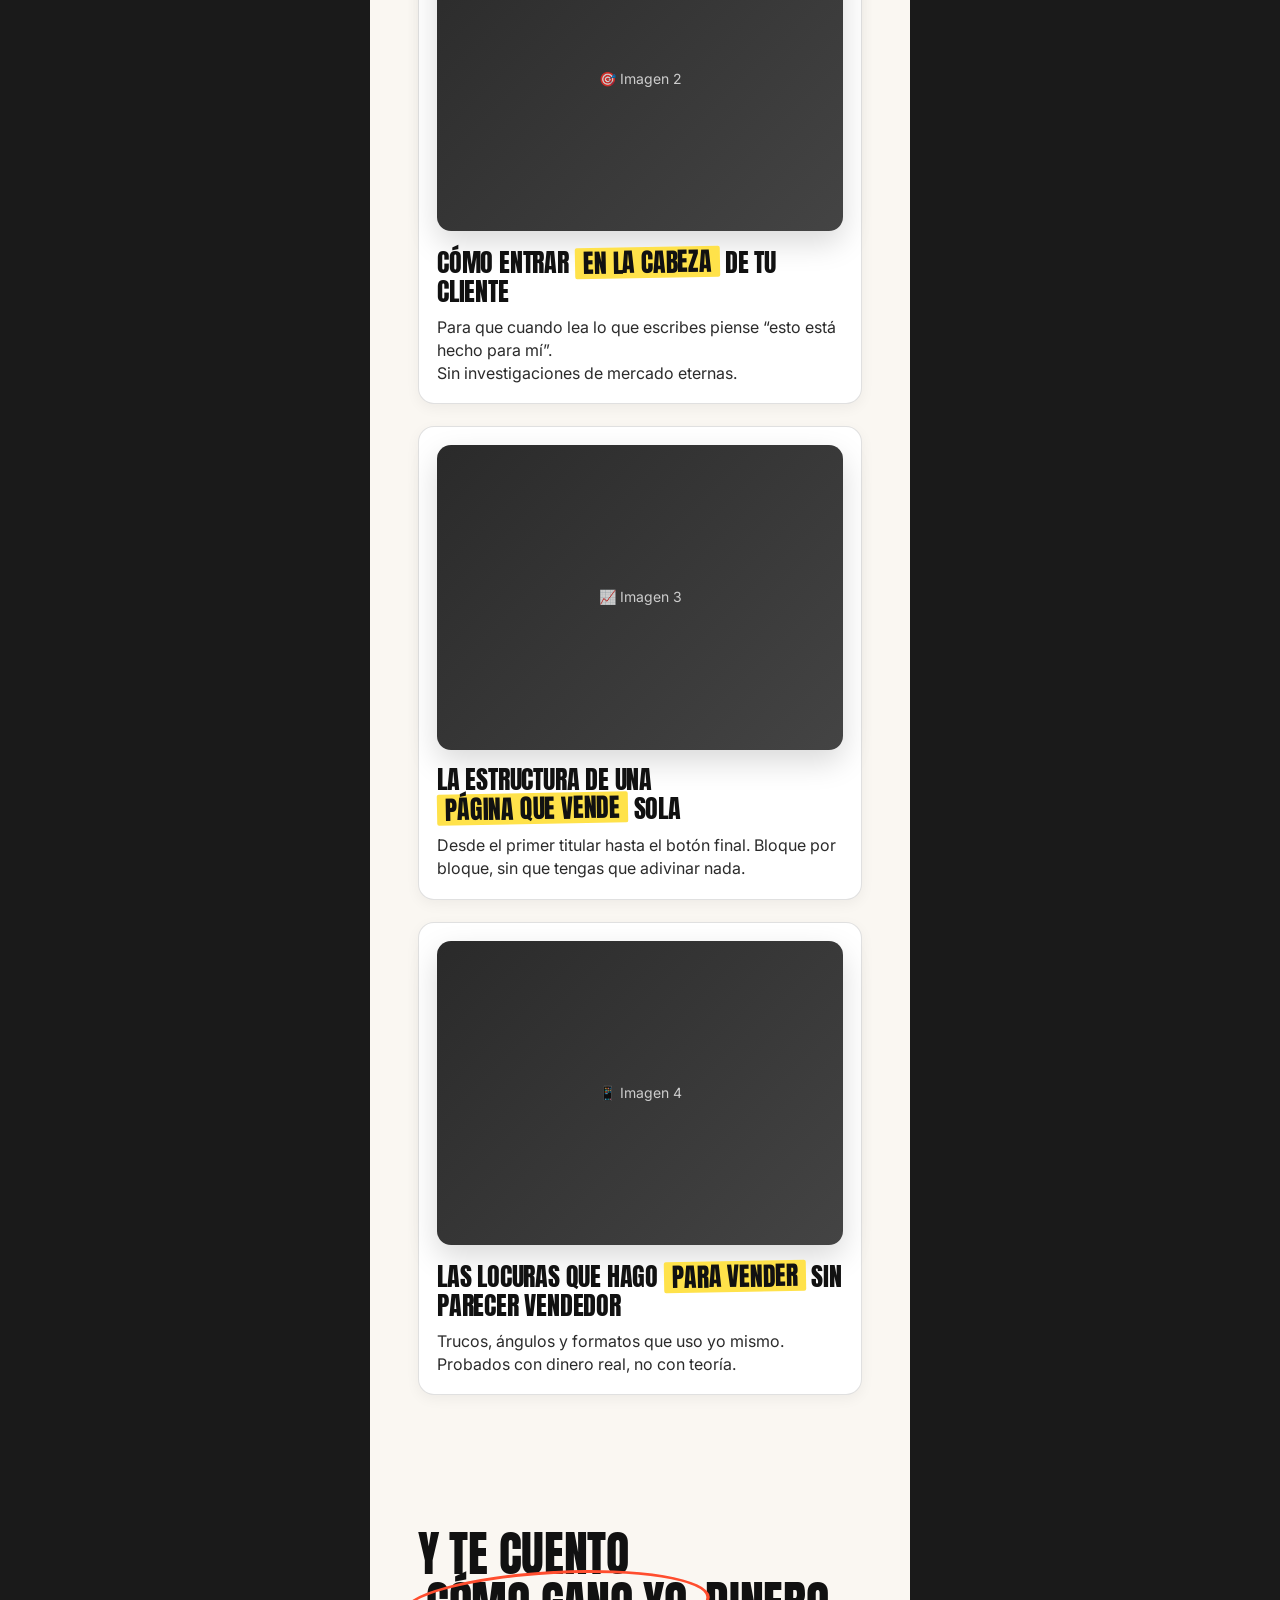
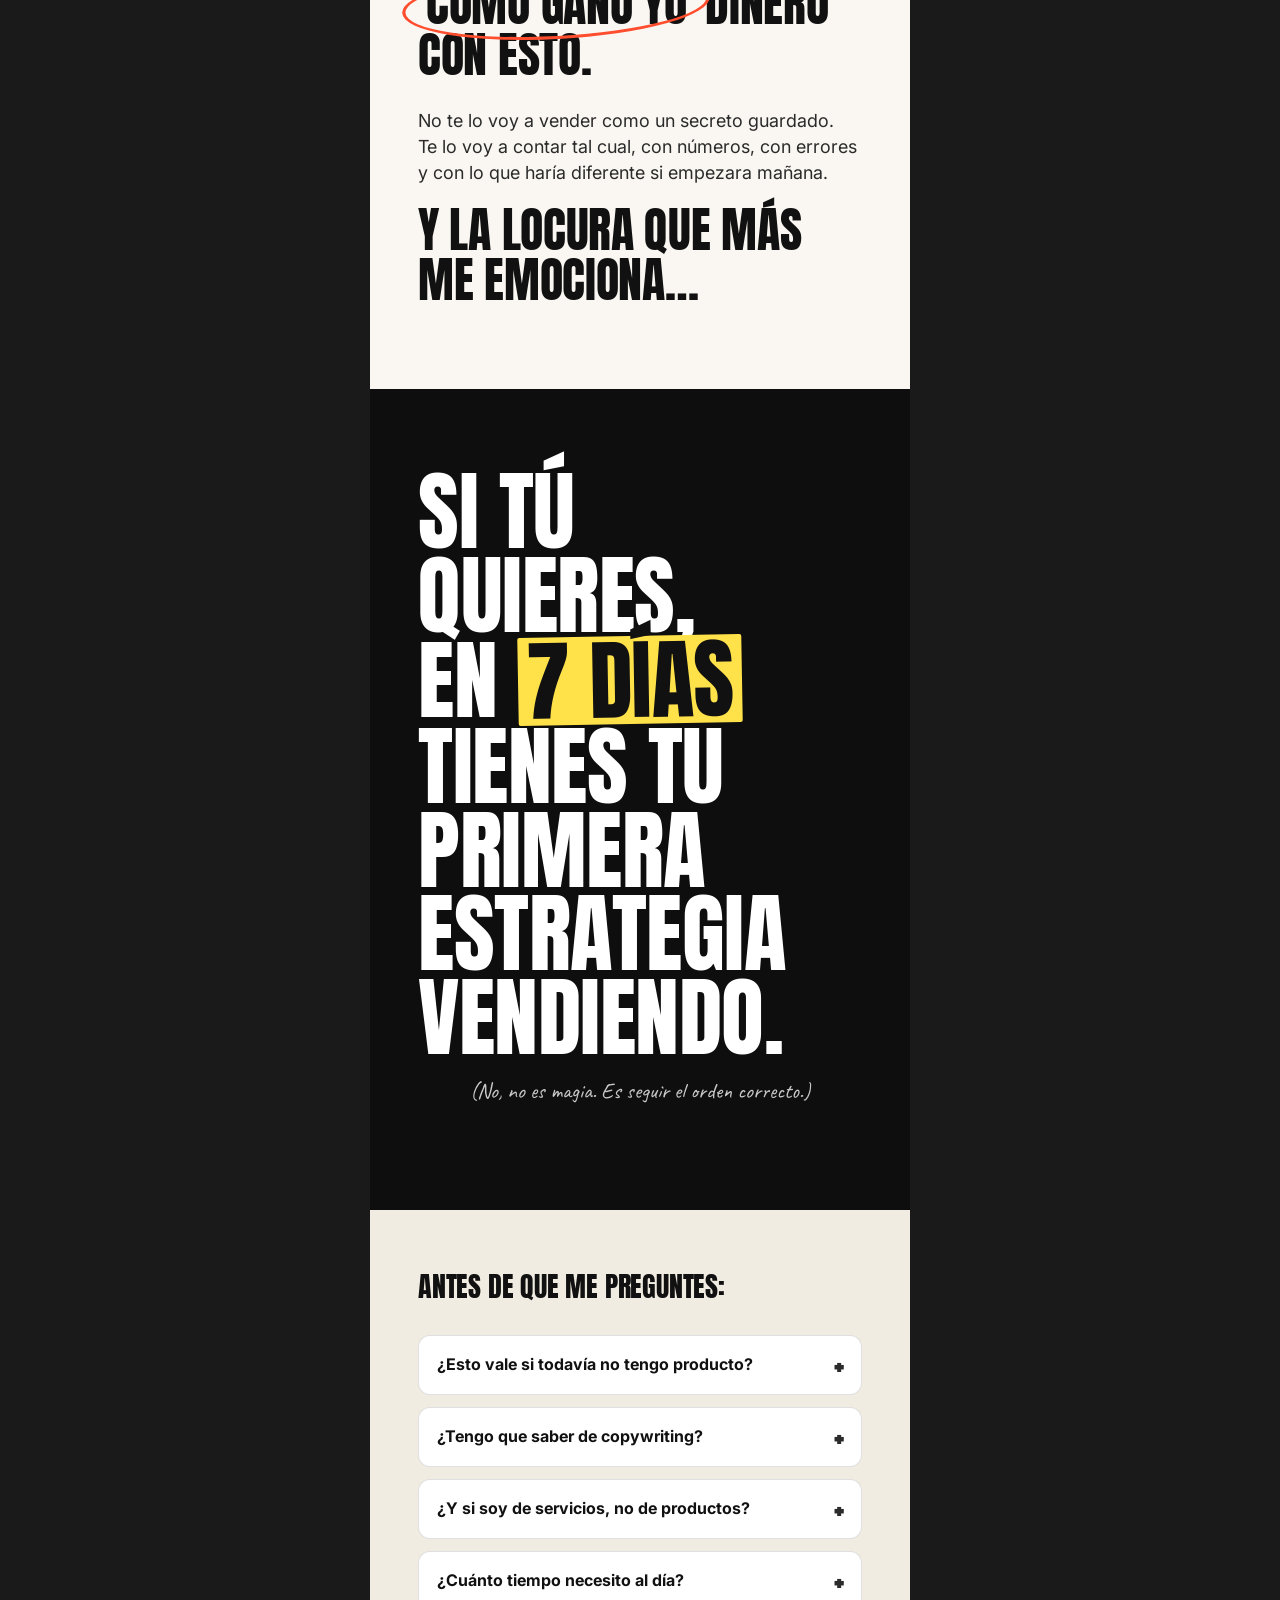
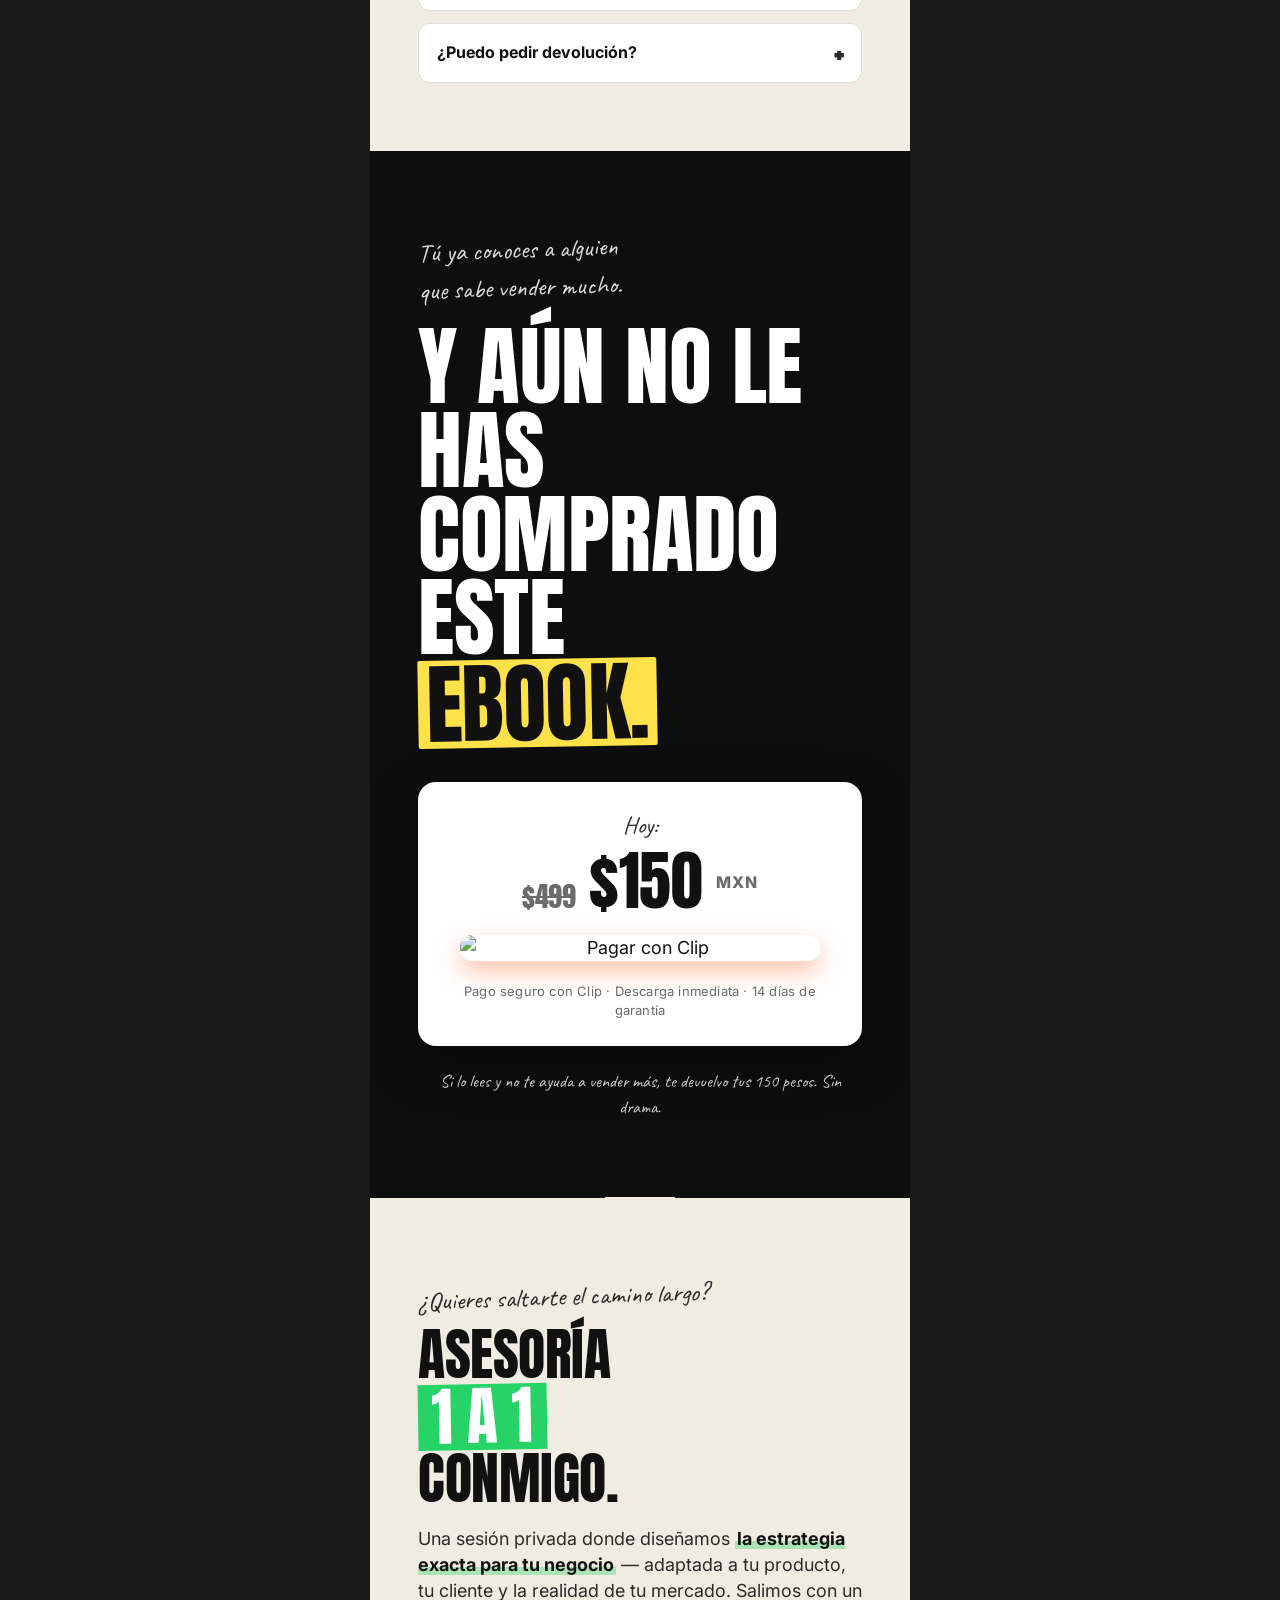
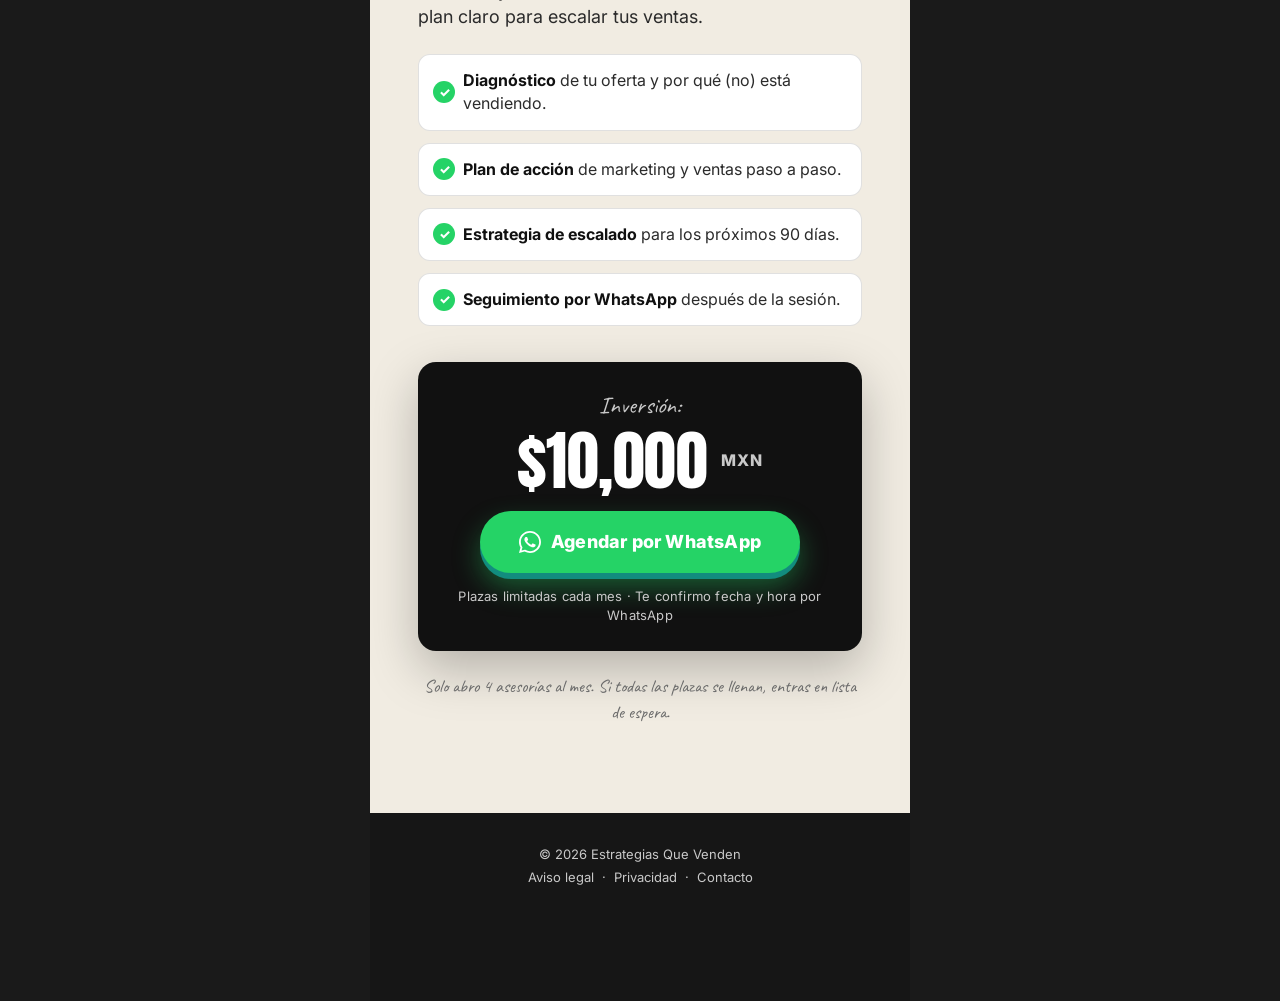
==== commit d0d226ae: "Show sticky CTA from page load and keep it visible while scrolling Removed the "wait until past hero" ====
--- a/index.html
+++ b/index.html
@@ -447,7 +447,7 @@
       </section>
 
       <!-- Sticky bottom CTA - always visible while scrolling -->
-      <div class="sticky-cta hidden" id="sticky-cta" aria-hidden="true">
+      <div class="sticky-cta" id="sticky-cta" aria-hidden="false">
         <div class="sticky-cta-inner">
           <div class="sticky-cta-info">
             <span class="sticky-cta-label">El ebook</span>
@@ -480,11 +480,12 @@
       document.getElementById("year").textContent = new Date().getFullYear();
 
       // ---- Sticky CTA visibility ----
+      // Always visible while scrolling. Only hides when a price card
+      // is on screen, so the CTAs never duplicate.
       (function () {
         var sticky = document.getElementById("sticky-cta");
         if (!sticky) return;
 
-        var hero = document.querySelector(".hero");
         var finalCard = document.querySelector(".final-cta .price-card");
         var upsellCard = document.querySelector(".upsell-card");
 
@@ -495,16 +496,13 @@
         }
 
         function update() {
-          var heroBottom = hero ? hero.offsetTop + hero.offsetHeight : 0;
-          var passedHero = window.scrollY > heroBottom - 120;
           var overCta = rectVisible(finalCard) || rectVisible(upsellCard);
-
-          if (passedHero && !overCta) {
+          if (overCta) {
+            sticky.classList.add("hidden");
+            sticky.setAttribute("aria-hidden", "true");
+          } else {
             sticky.classList.remove("hidden");
             sticky.setAttribute("aria-hidden", "false");
-          } else {
-            sticky.classList.add("hidden");
-            sticky.setAttribute("aria-hidden", "true");
           }
         }
 
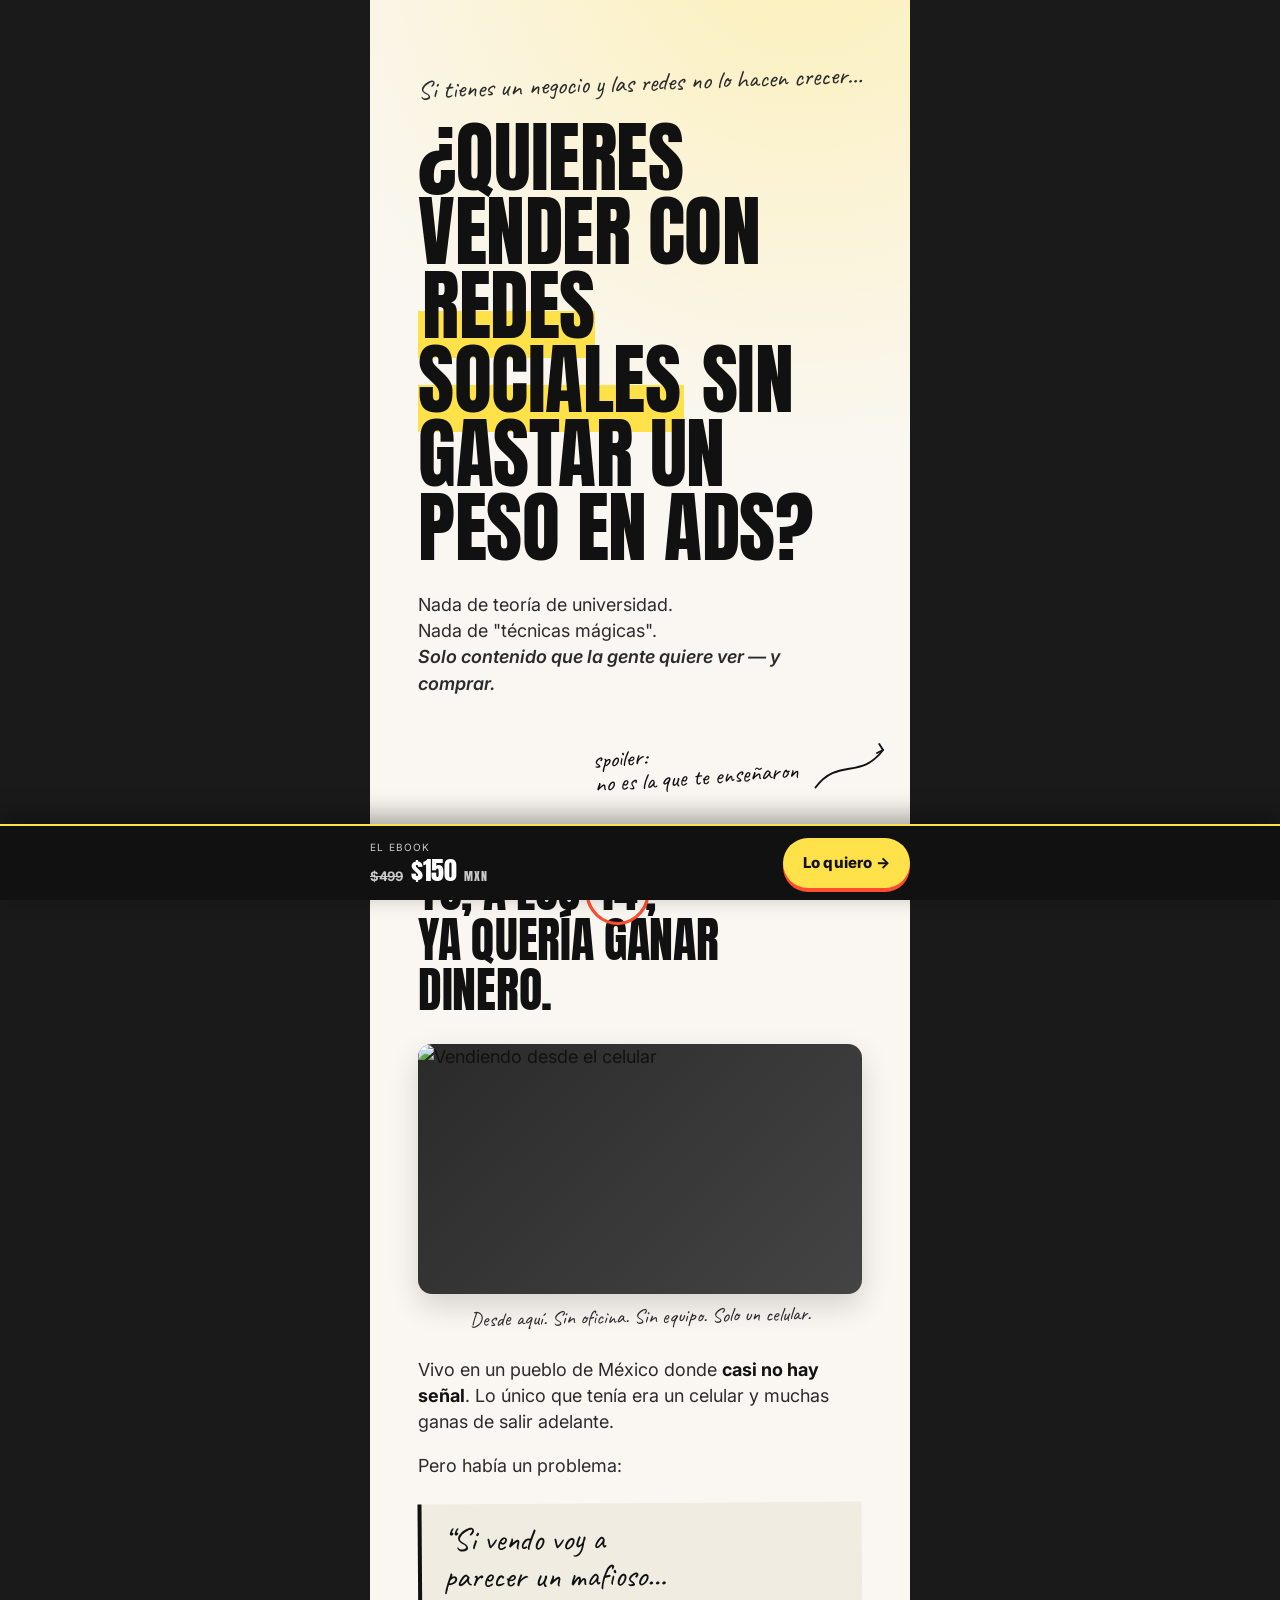
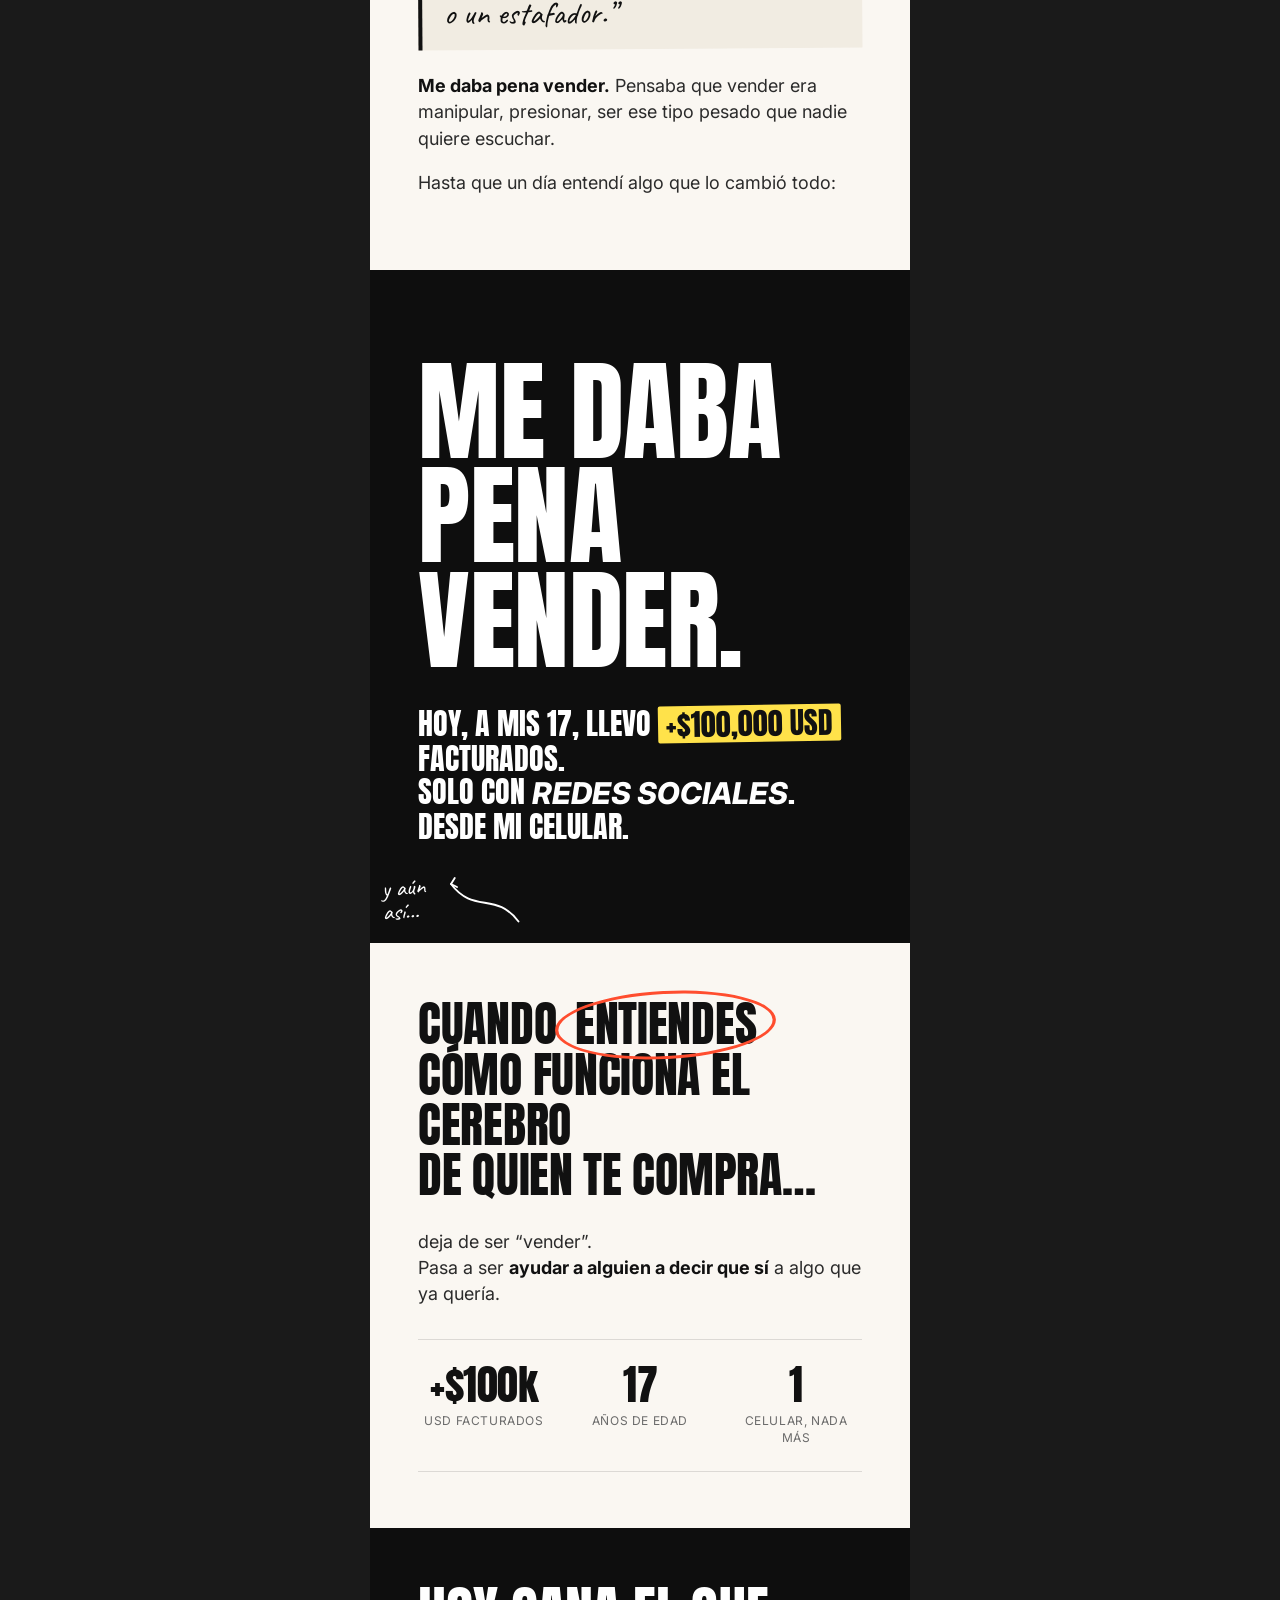
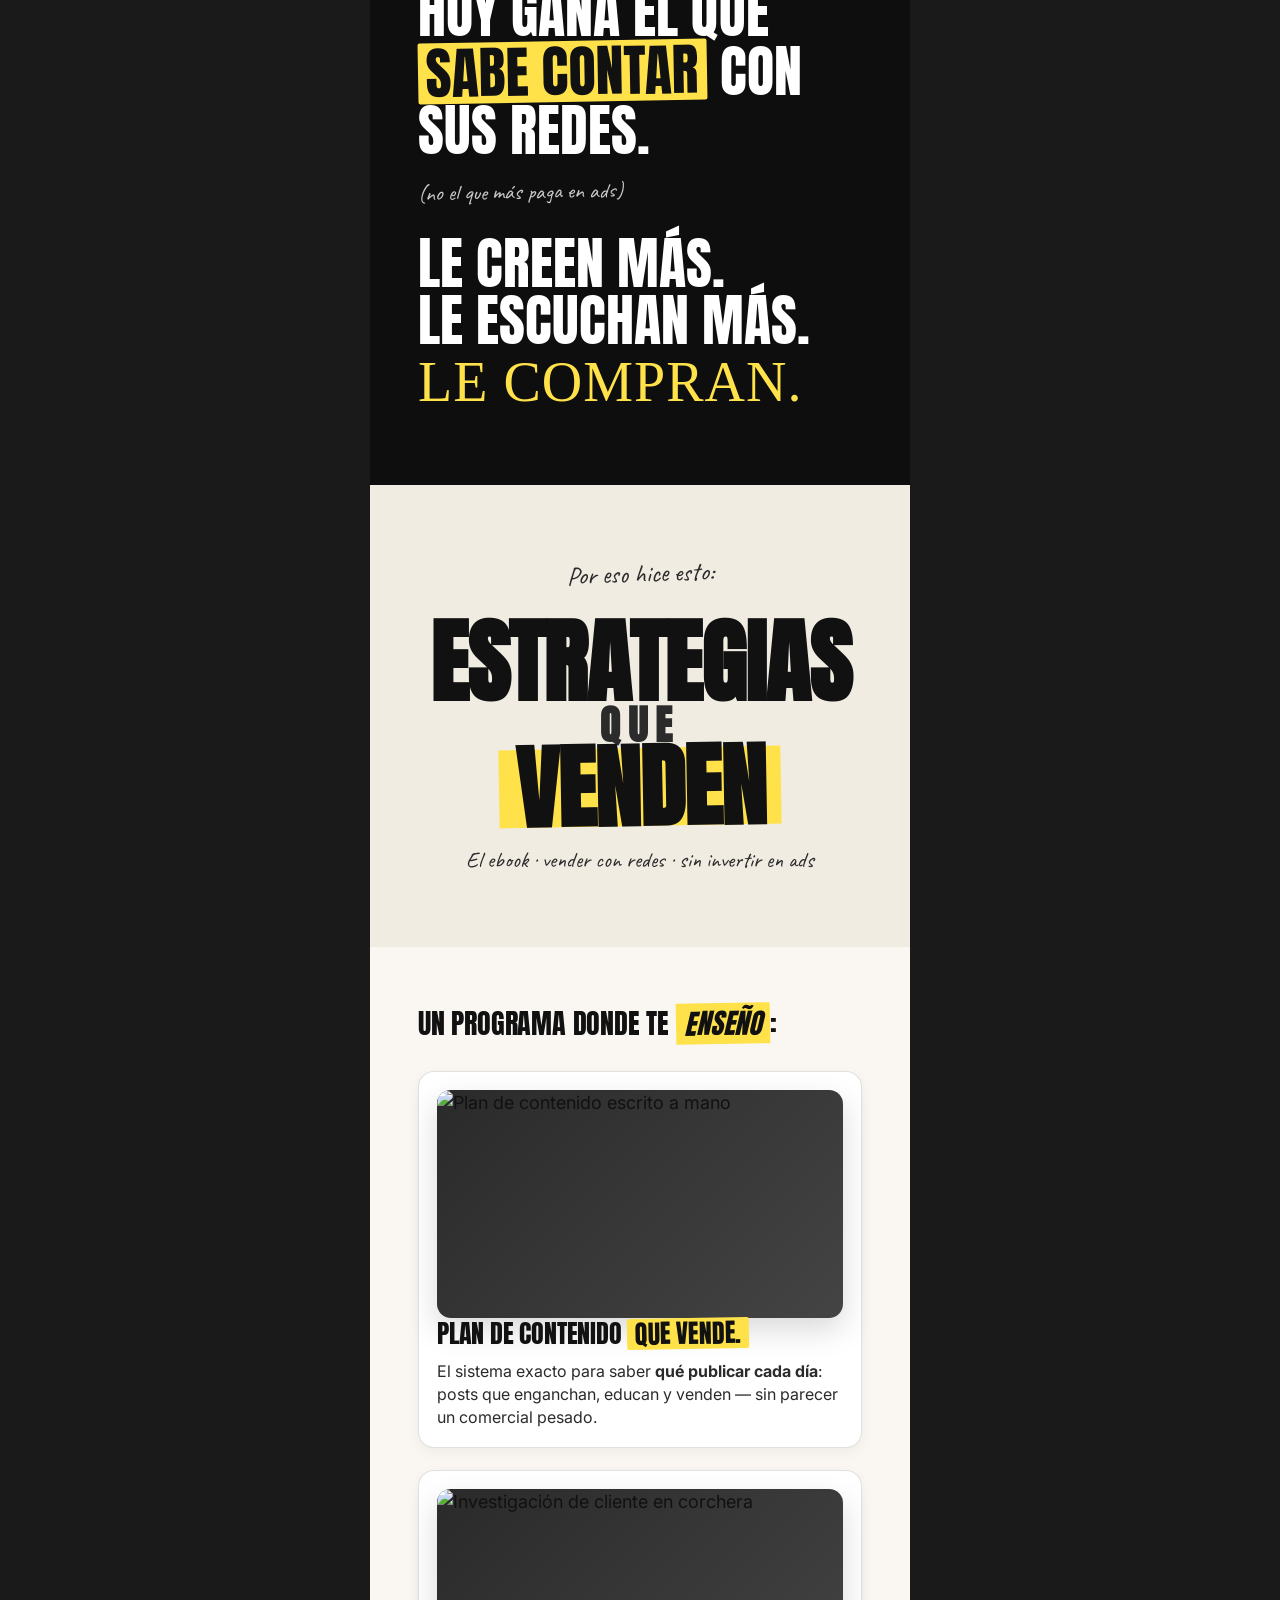
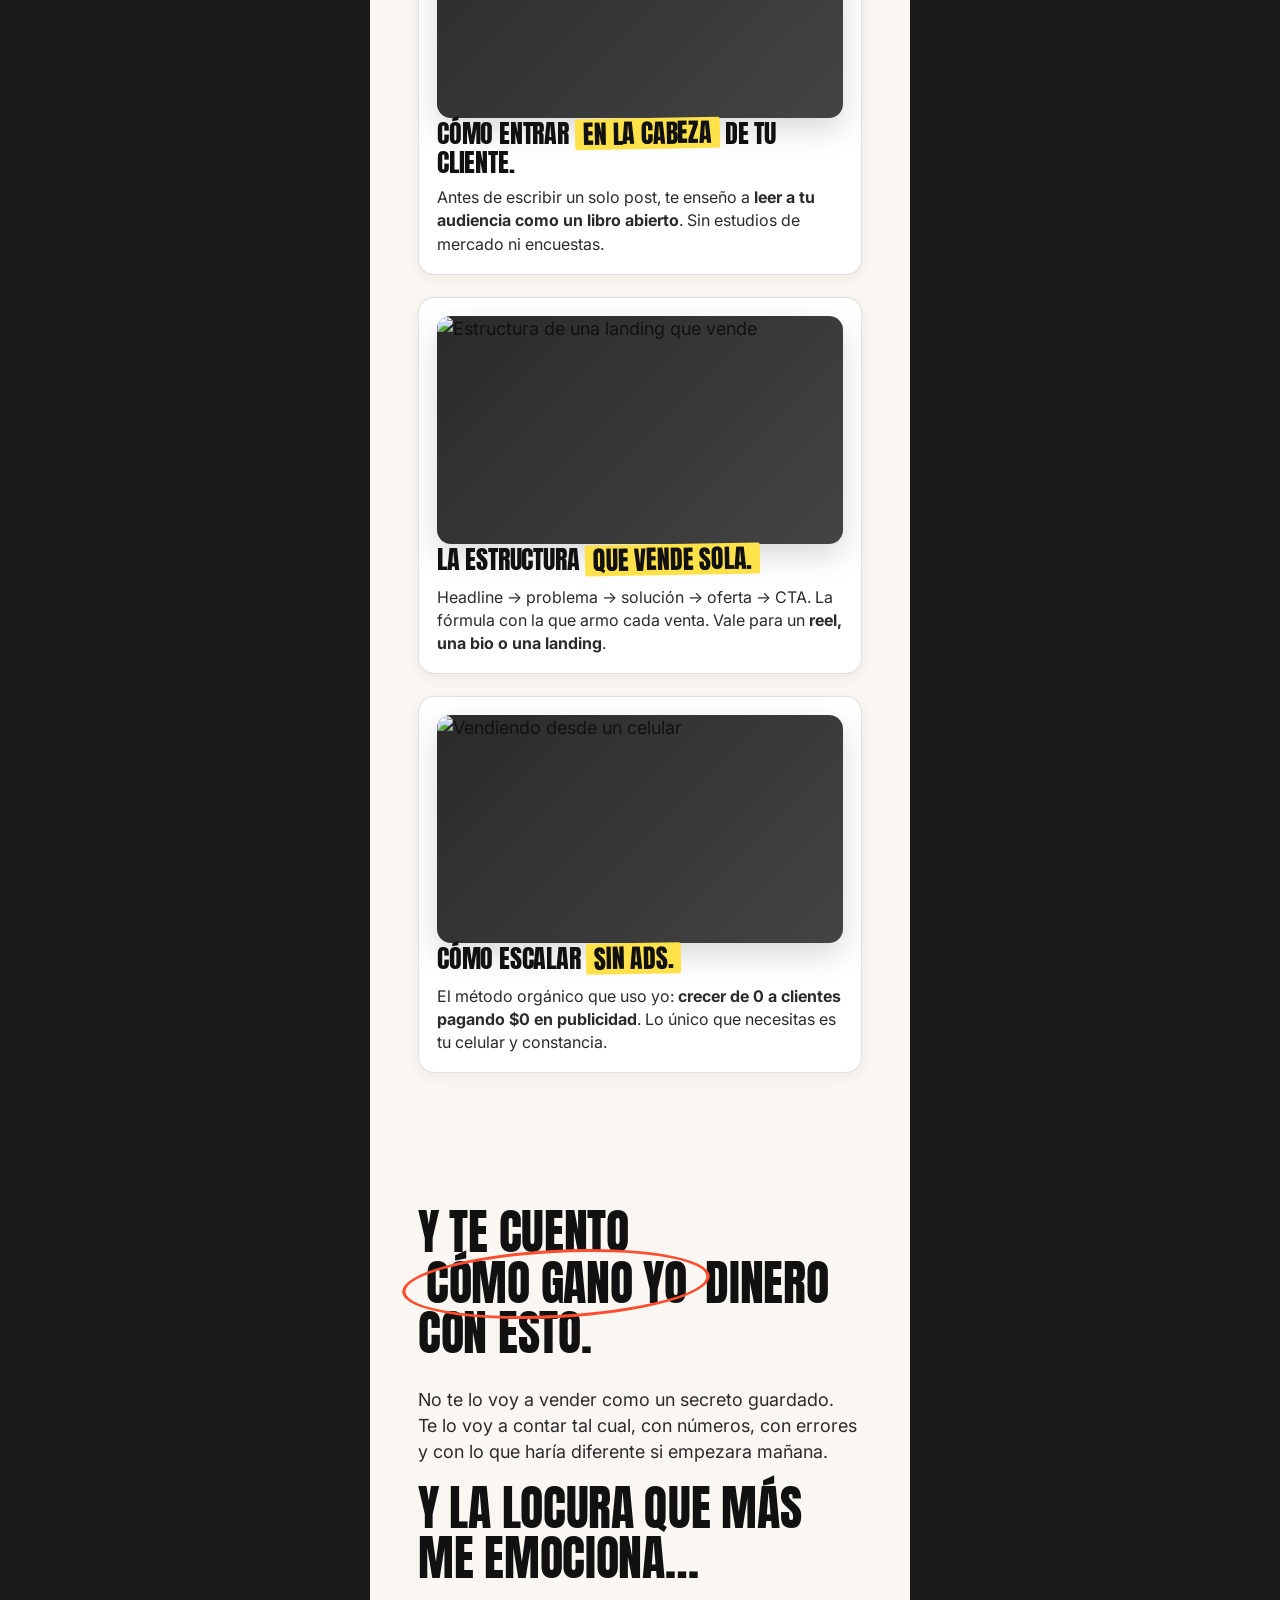
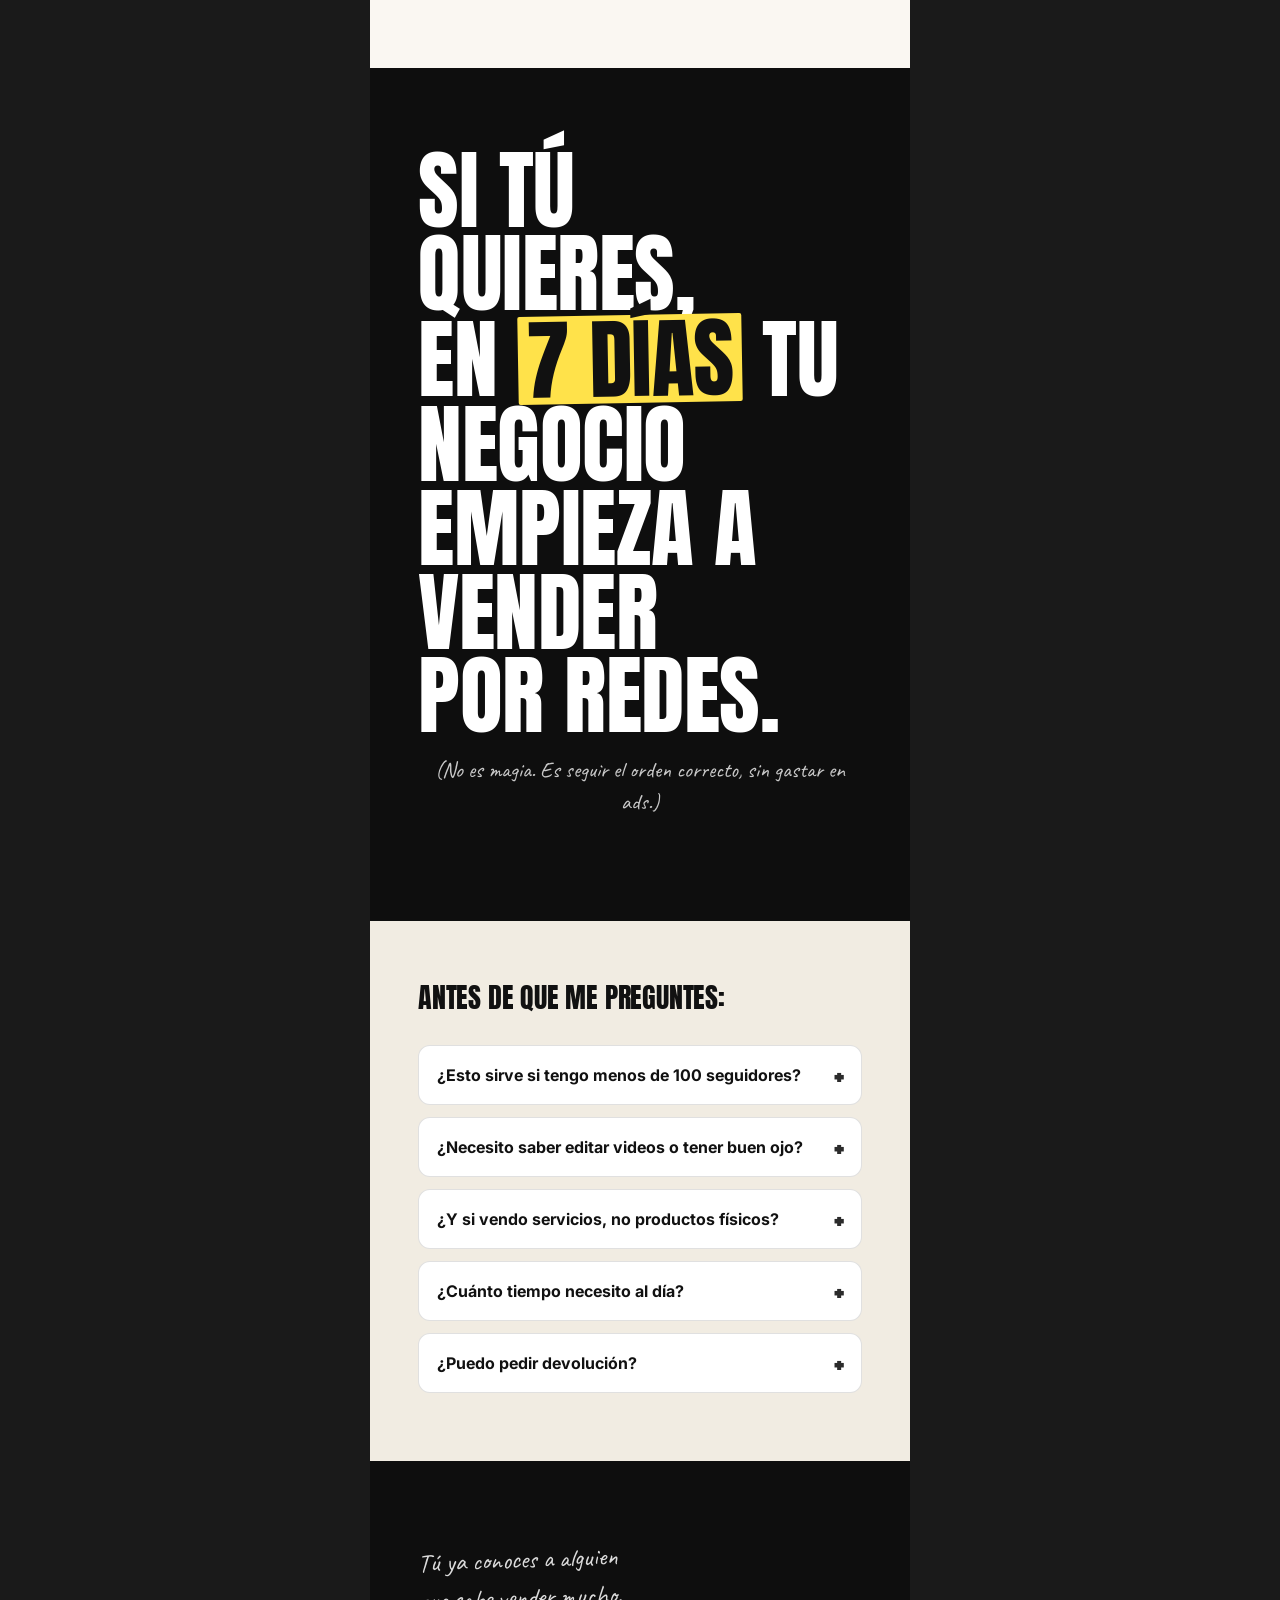
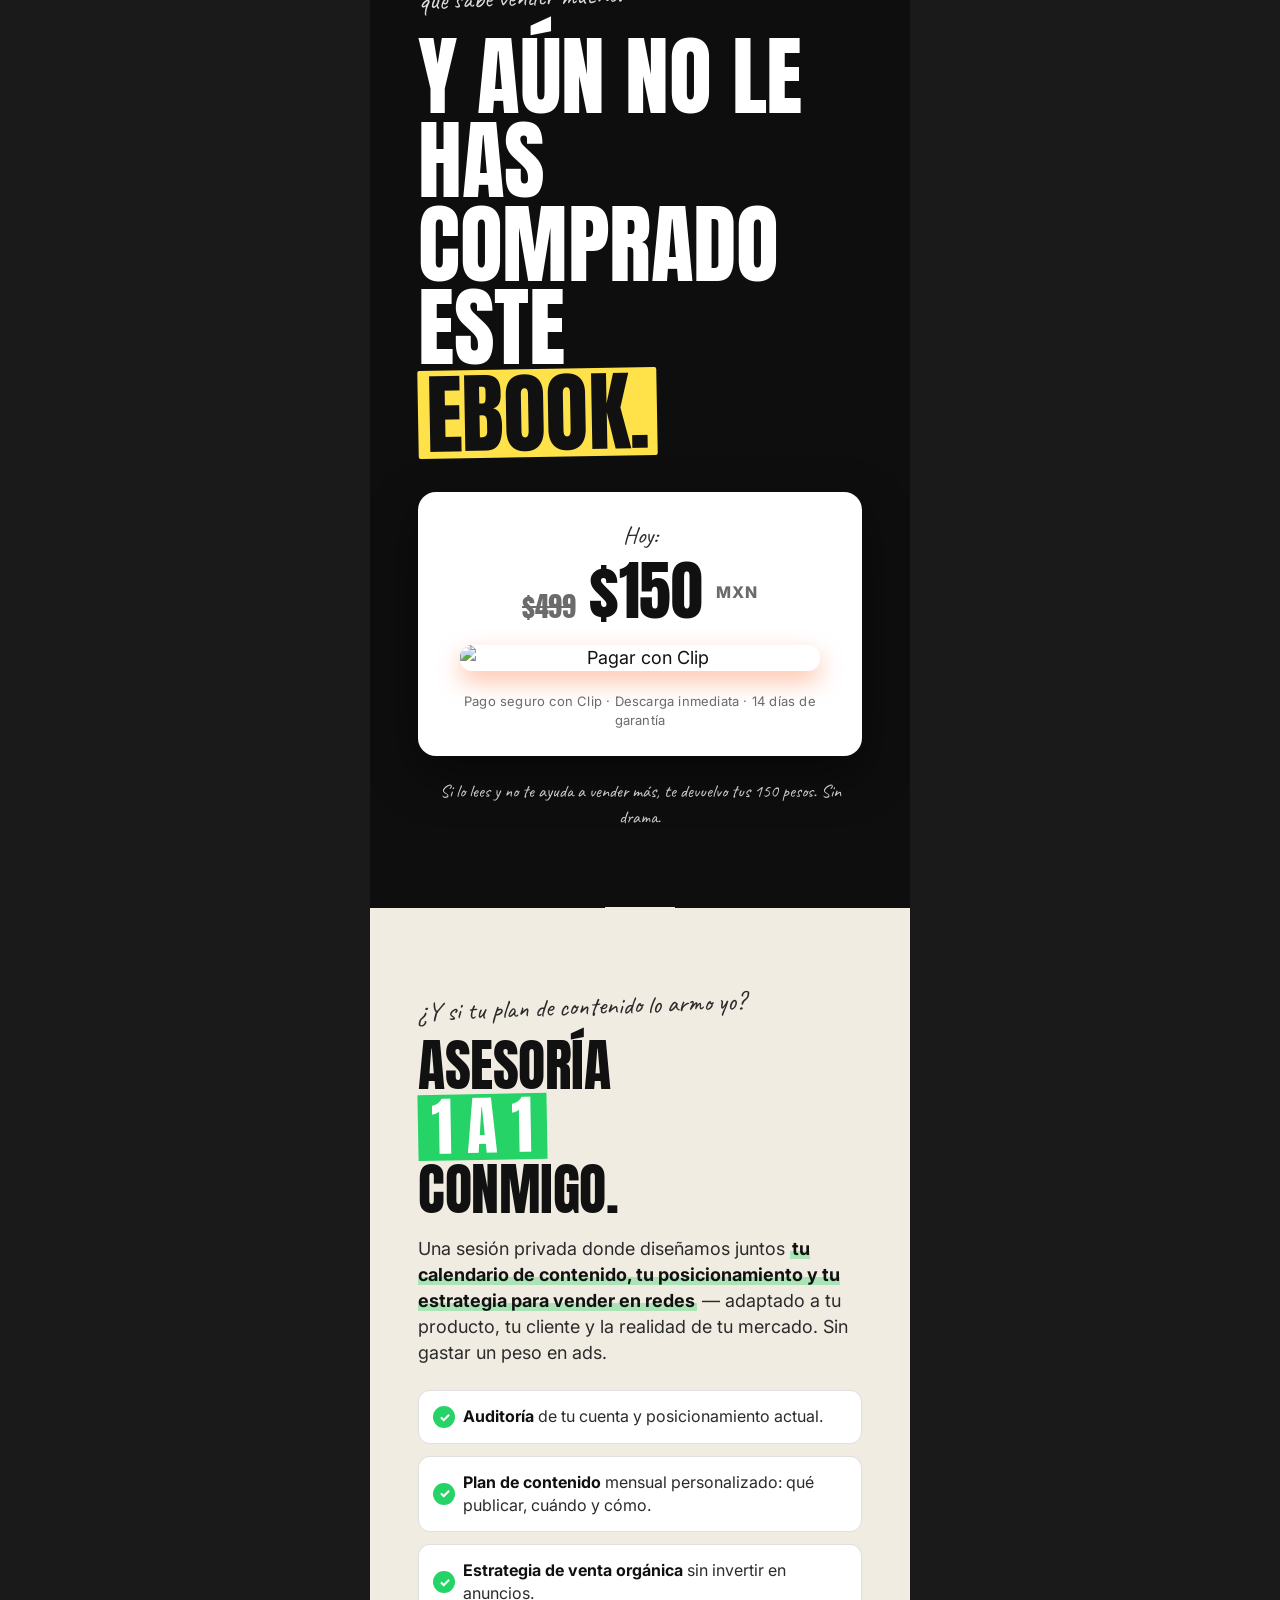
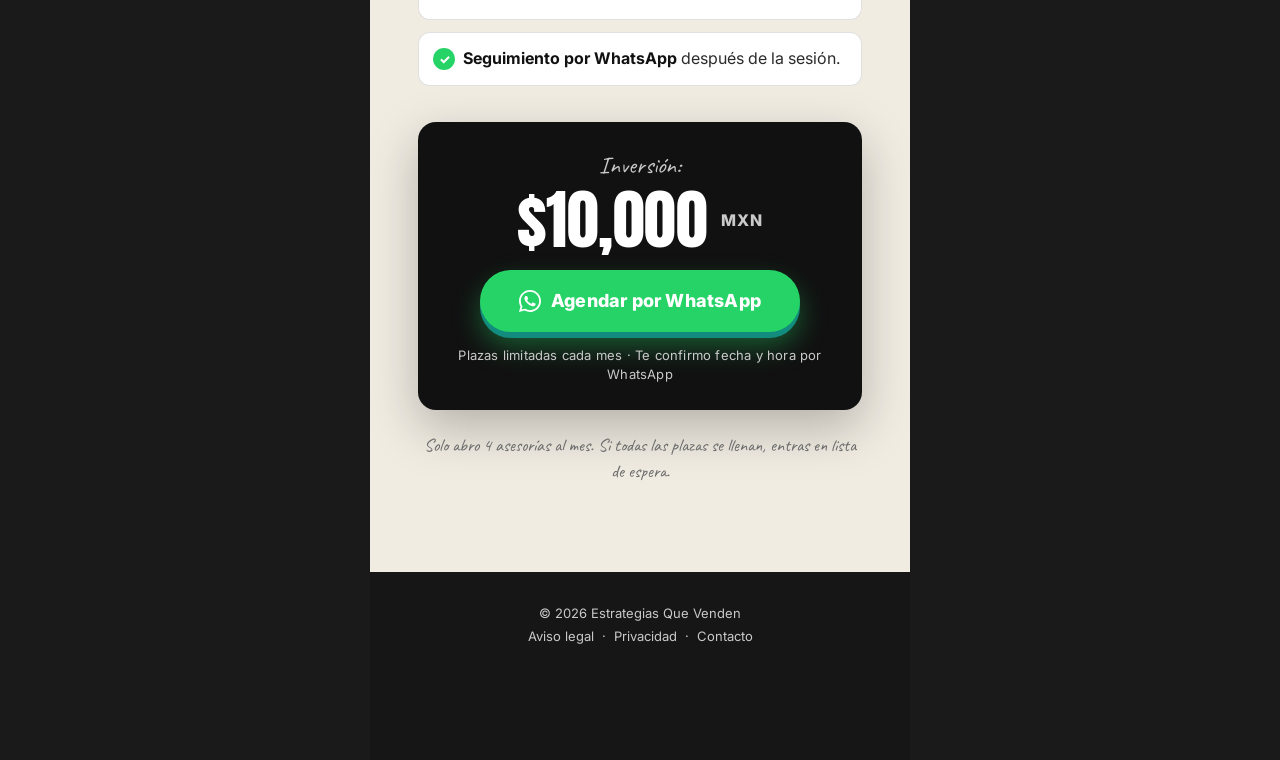
==== commit 2b8a269c: "Pivot positioning to "sell with social media, no ads" - Rewrite hero, slogan, mid CTA, brand tag, pr" ====
--- a/index.html
+++ b/index.html
@@ -3,10 +3,10 @@
   <head>
     <meta charset="utf-8" />
     <meta name="viewport" content="width=device-width, initial-scale=1" />
-    <title>Estrategias Que Venden — el ebook</title>
+    <title>Estrategias Que Venden — vende con redes sociales, sin ads</title>
     <meta
       name="description"
-      content="El ebook donde te enseño, paso a paso, a crear estrategias de marketing que de verdad venden. Sin teoría aburrida. Solo lo que funciona."
+      content="El ebook donde te enseño cómo vender y escalar tu negocio con redes sociales — sin gastar un peso en anuncios. Desde mi celular, en un pueblo de México, +$100K USD antes de los 18."
     />
     <link rel="preconnect" href="https://fonts.googleapis.com" />
     <link rel="preconnect" href="https://fonts.gstatic.com" crossorigin />
@@ -20,21 +20,21 @@
     <main class="page">
       <!-- ============================ HERO ============================ -->
       <section class="hero">
-        <p class="kicker">Si vendes algo y nadie lo compra…</p>
+        <p class="kicker">Si tienes un negocio y las redes no lo hacen crecer…</p>
 
         <h1 class="hero-title">
           <span class="word">¿Quieres</span>
-          <span class="word">aprender</span>
-          <span class="word">a hacer</span>
-          <span class="word highlight">estrategias</span>
-          <span class="word">que de verdad</span>
-          <span class="word underline-stroke">vendan?</span>
+          <span class="word">vender</span>
+          <span class="word">con</span>
+          <span class="word highlight">redes sociales</span>
+          <span class="word">sin gastar</span>
+          <span class="word underline-stroke">un peso en ads?</span>
         </h1>
 
         <p class="hero-sub">
-          No teoría de universidad.<br />
-          No frases bonitas de LinkedIn.<br />
-          <em>La forma real en la que se vende hoy.</em>
+          Nada de teoría de universidad.<br />
+          Nada de "técnicas mágicas".<br />
+          <em>Solo contenido que la gente quiere ver — y comprar.</em>
         </p>
 
         <div class="scribble scribble-right">
@@ -67,10 +67,12 @@
         </p>
 
         <figure class="media">
-          <div class="image-placeholder ratio-16-9">
-            <span>📹 Foto / video tuyo en el pueblo</span>
-          </div>
-          <figcaption>Desde aquí. Sin oficina. Sin equipo. Sin nada.</figcaption>
+          <img
+            src="images/01-vender-celular.jpg"
+            alt="Vendiendo desde el celular"
+            class="media-img ratio-16-9"
+          />
+          <figcaption>Desde aquí. Sin oficina. Sin equipo. Solo un celular.</figcaption>
         </figure>
 
         <p class="paragraph">
@@ -131,7 +133,7 @@
           Hoy, a mis 17, llevo
           <span class="hl-yellow">+$100,000 USD</span>
           facturados.<br />
-          <em>Desde mi celular.</em>
+          Solo con <em>redes sociales</em>. Desde mi celular.
         </p>
       </section>
 
@@ -171,15 +173,15 @@
         <p class="big-line light-text">
           Hoy gana el que
           <span class="hl-yellow">sabe contar</span>
-          una buena idea.
-        </p>
-
-        <p class="dim">(además de las malas)</p>
+          con sus redes.
+        </p>
+
+        <p class="dim">(no el que más paga en ads)</p>
 
         <p class="big-line light-text">
           Le creen más.<br />
           Le escuchan más.<br />
-          <span class="marker">Le pagan.</span>
+          <span class="marker">Le compran.</span>
         </p>
       </section>
 
@@ -193,7 +195,7 @@
           <span class="b3">Venden</span>
         </h2>
 
-        <p class="brand-tag">El ebook · todo lo que aplico yo · sin paja</p>
+        <p class="brand-tag">El ebook · vender con redes · sin invertir en ads</p>
       </section>
 
       <!-- ============================ WHAT YOU LEARN ============================ -->
@@ -201,63 +203,71 @@
         <p class="section-title">Un programa donde te <em>enseño</em>:</p>
 
         <article class="bullet">
-          <div class="image-placeholder ratio-4-3">
-            <span>🧠 Imagen 1</span>
-          </div>
+          <img
+            src="images/02-plan-contenido.jpg"
+            alt="Plan de contenido escrito a mano"
+            class="media-img ratio-16-9"
+          />
           <h3>
-            La fórmula con la<br />
-            que escribo
-            <span class="hl-yellow">cualquier oferta</span>
+            Plan de contenido
+            <span class="hl-yellow">que vende.</span>
           </h3>
           <p>
-            Funciona igual para un ebook, un servicio de 5.000€ o un café. Si
-            sabes seguirla, vendes.
+            El sistema exacto para saber <strong>qué publicar cada día</strong>:
+            posts que enganchan, educan y venden — sin parecer un comercial
+            pesado.
           </p>
         </article>
 
         <article class="bullet">
-          <div class="image-placeholder ratio-4-3">
-            <span>🎯 Imagen 2</span>
-          </div>
+          <img
+            src="images/03-cabeza-cliente.jpg"
+            alt="Investigación de cliente en corchera"
+            class="media-img ratio-16-9"
+          />
           <h3>
             Cómo entrar
             <span class="hl-yellow">en la cabeza</span>
-            de tu cliente
+            de tu cliente.
           </h3>
           <p>
-            Para que cuando lea lo que escribes piense “esto está hecho para
-            mí”. <br />
-            Sin investigaciones de mercado eternas.
+            Antes de escribir un solo post, te enseño a <strong>leer a tu
+            audiencia como un libro abierto</strong>. Sin estudios de mercado ni
+            encuestas.
           </p>
         </article>
 
         <article class="bullet">
-          <div class="image-placeholder ratio-4-3">
-            <span>📈 Imagen 3</span>
-          </div>
+          <img
+            src="images/04-estructura-oferta.jpg"
+            alt="Estructura de una landing que vende"
+            class="media-img ratio-16-9"
+          />
           <h3>
-            La estructura de una
-            <span class="hl-yellow">página que vende</span>
-            sola
+            La estructura
+            <span class="hl-yellow">que vende sola.</span>
           </h3>
           <p>
-            Desde el primer titular hasta el botón final. Bloque por bloque, sin
-            que tengas que adivinar nada.
+            Headline → problema → solución → oferta → CTA. La fórmula con la
+            que armo cada venta. Vale para un <strong>reel, una bio o una
+            landing</strong>.
           </p>
         </article>
 
         <article class="bullet">
-          <div class="image-placeholder ratio-4-3">
-            <span>📱 Imagen 4</span>
-          </div>
+          <img
+            src="images/01-vender-celular.jpg"
+            alt="Vendiendo desde un celular"
+            class="media-img ratio-16-9"
+          />
           <h3>
-            Las locuras que hago
-            <span class="hl-yellow">para vender</span>
-            sin parecer vendedor
+            Cómo escalar
+            <span class="hl-yellow">SIN ads.</span>
           </h3>
           <p>
-            Trucos, ángulos y formatos que uso yo mismo. Probados con dinero
-            real, no con teoría.
+            El método orgánico que uso yo: <strong>crecer de 0 a clientes
+            pagando $0 en publicidad</strong>. Lo único que necesitas es tu
+            celular y constancia.
           </p>
         </article>
       </section>
@@ -287,13 +297,13 @@
           Si tú quieres,<br />
           en
           <span class="hl-yellow">7 días</span>
-          tienes tu<br />
-          primera estrategia<br />
-          <span class="underline-stroke">vendiendo.</span>
+          tu negocio<br />
+          empieza a vender<br />
+          <span class="underline-stroke">por redes.</span>
         </p>
 
         <p class="dim center">
-          (No, no es magia. Es seguir el orden correcto.)
+          (No es magia. Es seguir el orden correcto, sin gastar en ads.)
         </p>
       </section>
 
@@ -302,42 +312,44 @@
         <p class="section-title">Antes de que me preguntes:</p>
 
         <details>
-          <summary>¿Esto vale si todavía no tengo producto?</summary>
-          <p>
-            Sí. De hecho, el ebook empieza por ahí: cómo elegir qué vender (y a
-            quién) antes de gastar un euro.
+          <summary>¿Esto sirve si tengo menos de 100 seguidores?</summary>
+          <p>
+            Sí. De hecho, empezando de cero es donde el método funciona más
+            rápido — porque construyes con la estructura correcta desde el
+            primer post, sin malos hábitos.
           </p>
         </details>
 
         <details>
-          <summary>¿Tengo que saber de copywriting?</summary>
-          <p>
-            No. Si sabes escribir un WhatsApp a un amigo, te sobra. El método
-            está pensado para gente que arranca de cero.
+          <summary>¿Necesito saber editar videos o tener buen ojo?</summary>
+          <p>
+            No. Si sabes grabar un video con tu celular, te sobra. Te enseño
+            formatos simples que funcionan mejor que lo "súper producido".
           </p>
         </details>
 
         <details>
-          <summary>¿Y si soy de servicios, no de productos?</summary>
-          <p>
-            Mejor. Los servicios son lo más fácil de vender cuando aplicas estas
-            estructuras: márgenes altos, menos competencia, decisiones rápidas.
+          <summary>¿Y si vendo servicios, no productos físicos?</summary>
+          <p>
+            Mejor todavía. Los servicios son lo más fácil de vender en redes
+            con este sistema: márgenes altos, decisiones rápidas y la gente
+            compra por confianza.
           </p>
         </details>
 
         <details>
           <summary>¿Cuánto tiempo necesito al día?</summary>
           <p>
-            Con 1 hora al día durante una semana tienes la estrategia montada.
-            Implementarla depende de ti.
+            Con 1 hora al día durante una semana tienes tu plan montado y
+            publicando. Después son 20-30 minutos diarios para crecer.
           </p>
         </details>
 
         <details>
           <summary>¿Puedo pedir devolución?</summary>
           <p>
-            Sí. 14 días, sin preguntas raras. Si no te sirve, te devuelvo el
-            dinero y seguimos siendo amigos.
+            Sí. 14 días, sin preguntas raras. Si no te sirve, te devuelvo tus
+            150 pesos y seguimos siendo amigos.
           </p>
         </details>
       </section>
@@ -383,7 +395,7 @@
 
       <!-- ============================ UPSELL: ASESORÍA ============================ -->
       <section class="upsell">
-        <p class="kicker">¿Quieres saltarte el camino largo?</p>
+        <p class="kicker">¿Y si tu plan de contenido lo armo yo?</p>
 
         <h2 class="upsell-title">
           <span>Asesoría</span>
@@ -392,22 +404,23 @@
         </h2>
 
         <p class="upsell-intro">
-          Una sesión privada donde diseñamos
-          <strong>la estrategia exacta para tu negocio</strong> — adaptada a tu
-          producto, tu cliente y la realidad de tu mercado. Salimos con un plan
-          claro para escalar tus ventas.
+          Una sesión privada donde diseñamos juntos
+          <strong>tu calendario de contenido, tu posicionamiento y tu
+          estrategia para vender en redes</strong> — adaptado a tu producto, tu
+          cliente y la realidad de tu mercado. Sin gastar un peso en ads.
         </p>
 
         <ul class="upsell-list">
           <li>
-            <strong>Diagnóstico</strong> de tu oferta y por qué (no) está
-            vendiendo.
+            <strong>Auditoría</strong> de tu cuenta y posicionamiento actual.
           </li>
           <li>
-            <strong>Plan de acción</strong> de marketing y ventas paso a paso.
+            <strong>Plan de contenido</strong> mensual personalizado: qué
+            publicar, cuándo y cómo.
           </li>
           <li>
-            <strong>Estrategia de escalado</strong> para los próximos 90 días.
+            <strong>Estrategia de venta orgánica</strong> sin invertir en
+            anuncios.
           </li>
           <li>
             <strong>Seguimiento por WhatsApp</strong> después de la sesión.
--- a/styles.css
+++ b/styles.css
@@ -273,10 +273,27 @@
   box-shadow: 0 12px 30px rgba(0, 0, 0, 0.15);
 }
 
+/* Real images (drops in once files exist under /images) */
+.media-img {
+  width: 100%;
+  height: auto;
+  display: block;
+  border-radius: 14px;
+  object-fit: cover;
+  background: linear-gradient(135deg, #2a2a2a 0%, #444 100%);
+  box-shadow: 0 12px 30px rgba(0, 0, 0, 0.15);
+}
+
 .ratio-16-9 {
   aspect-ratio: 16 / 9;
 }
 .ratio-4-3 {
+  aspect-ratio: 4 / 3;
+}
+.media-img.ratio-16-9 {
+  aspect-ratio: 16 / 9;
+}
+.media-img.ratio-4-3 {
   aspect-ratio: 4 / 3;
 }
 
